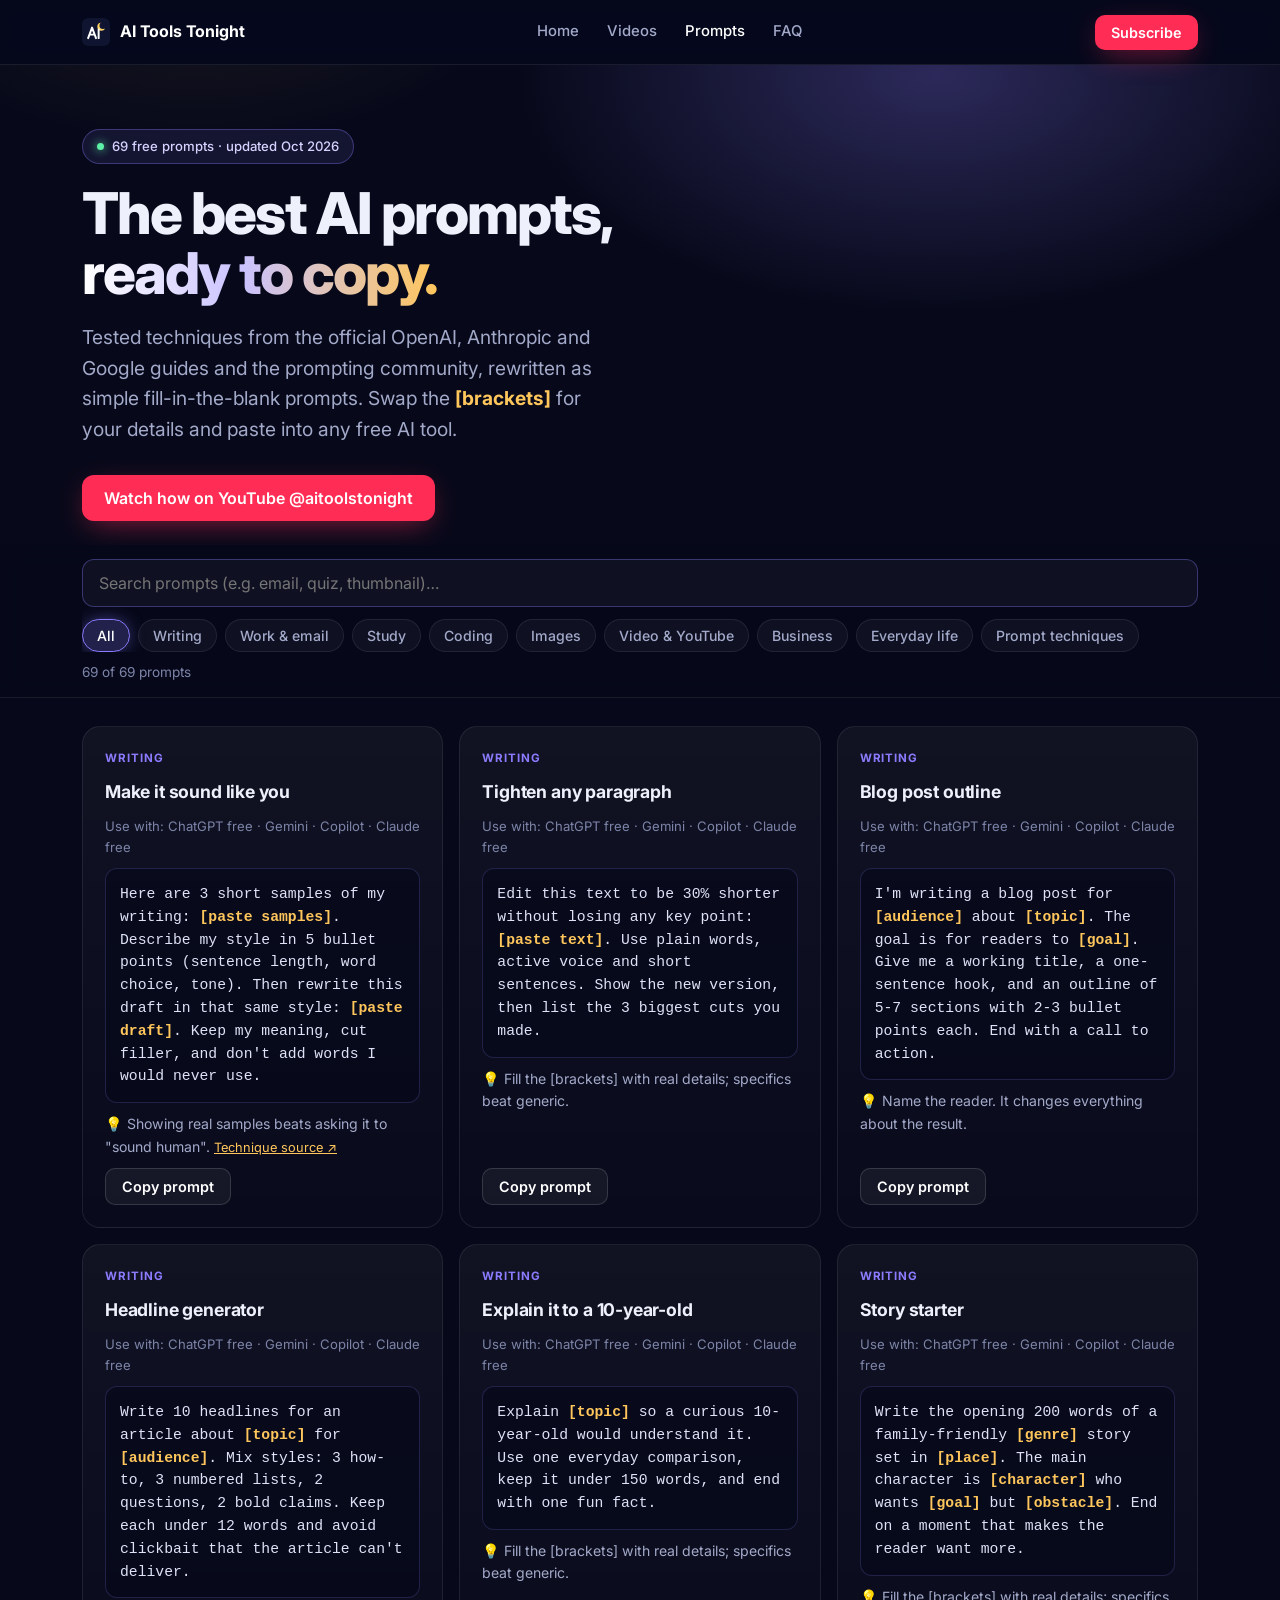
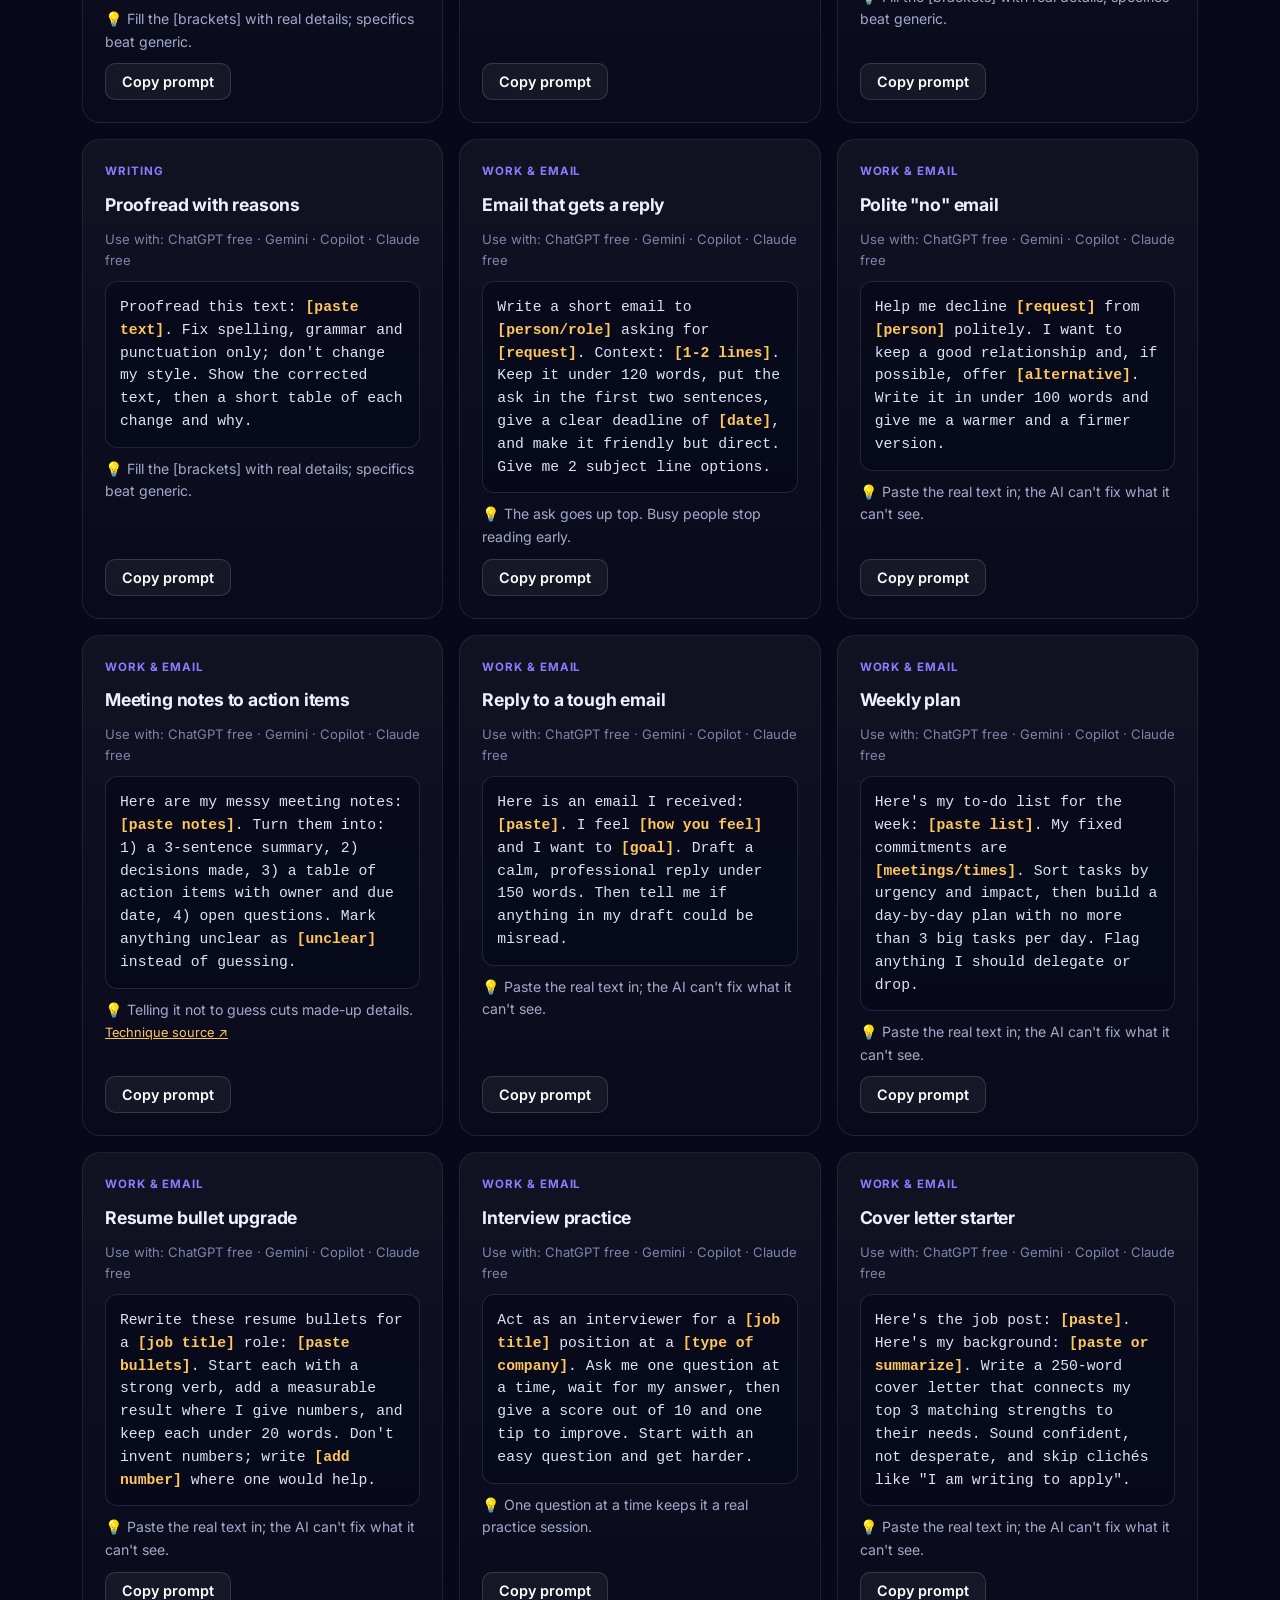
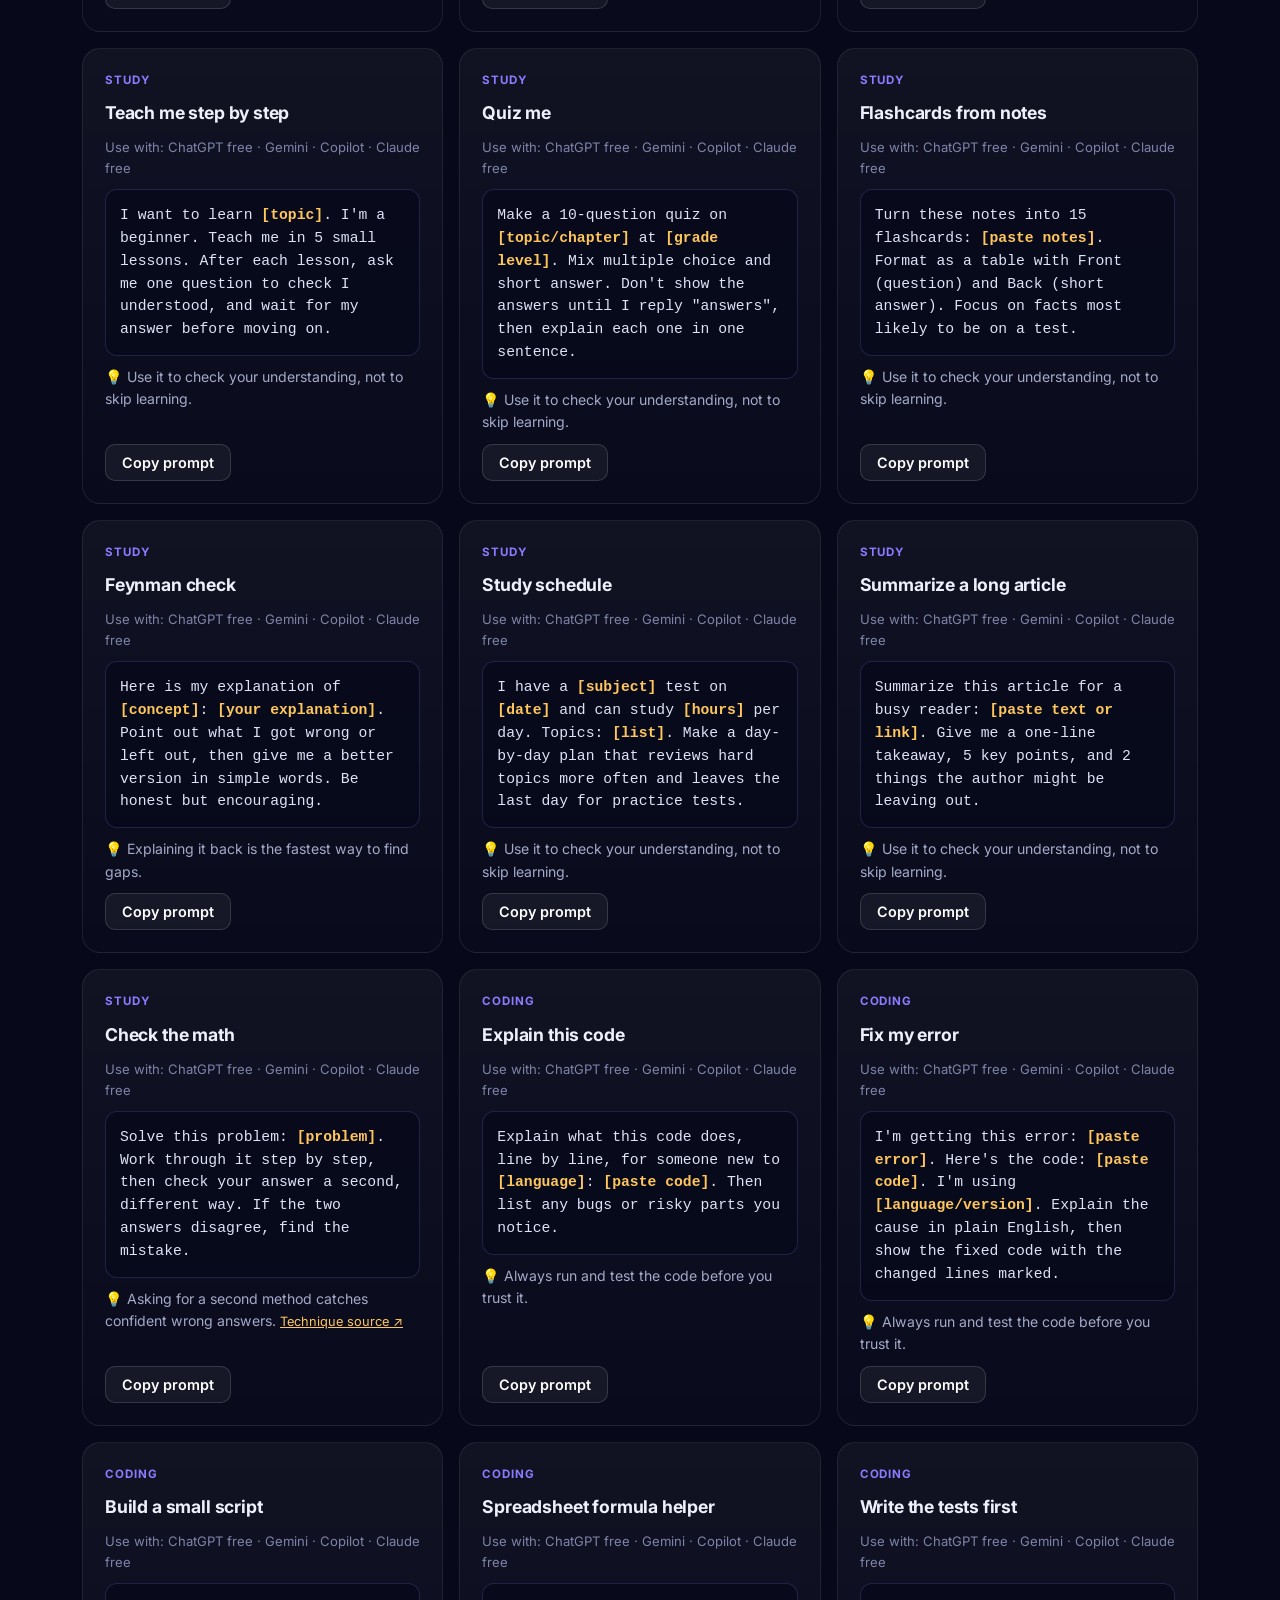
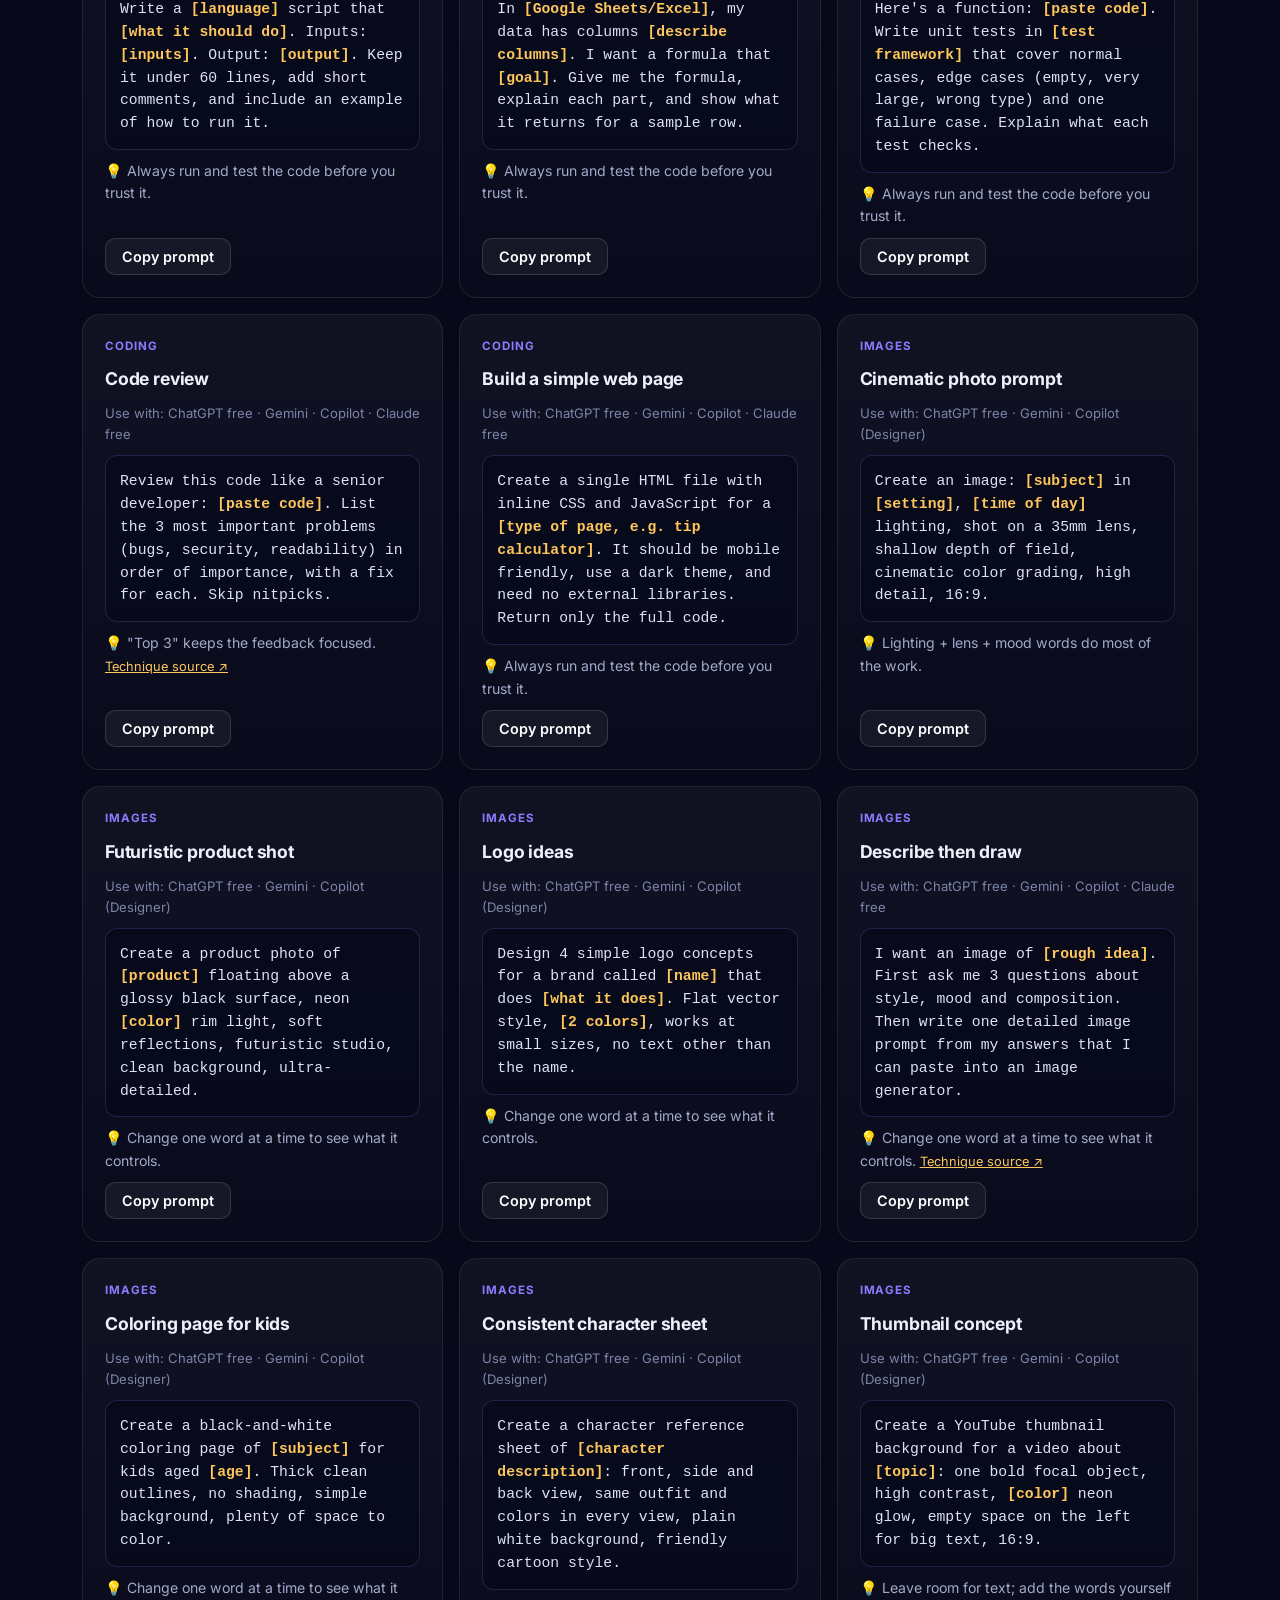
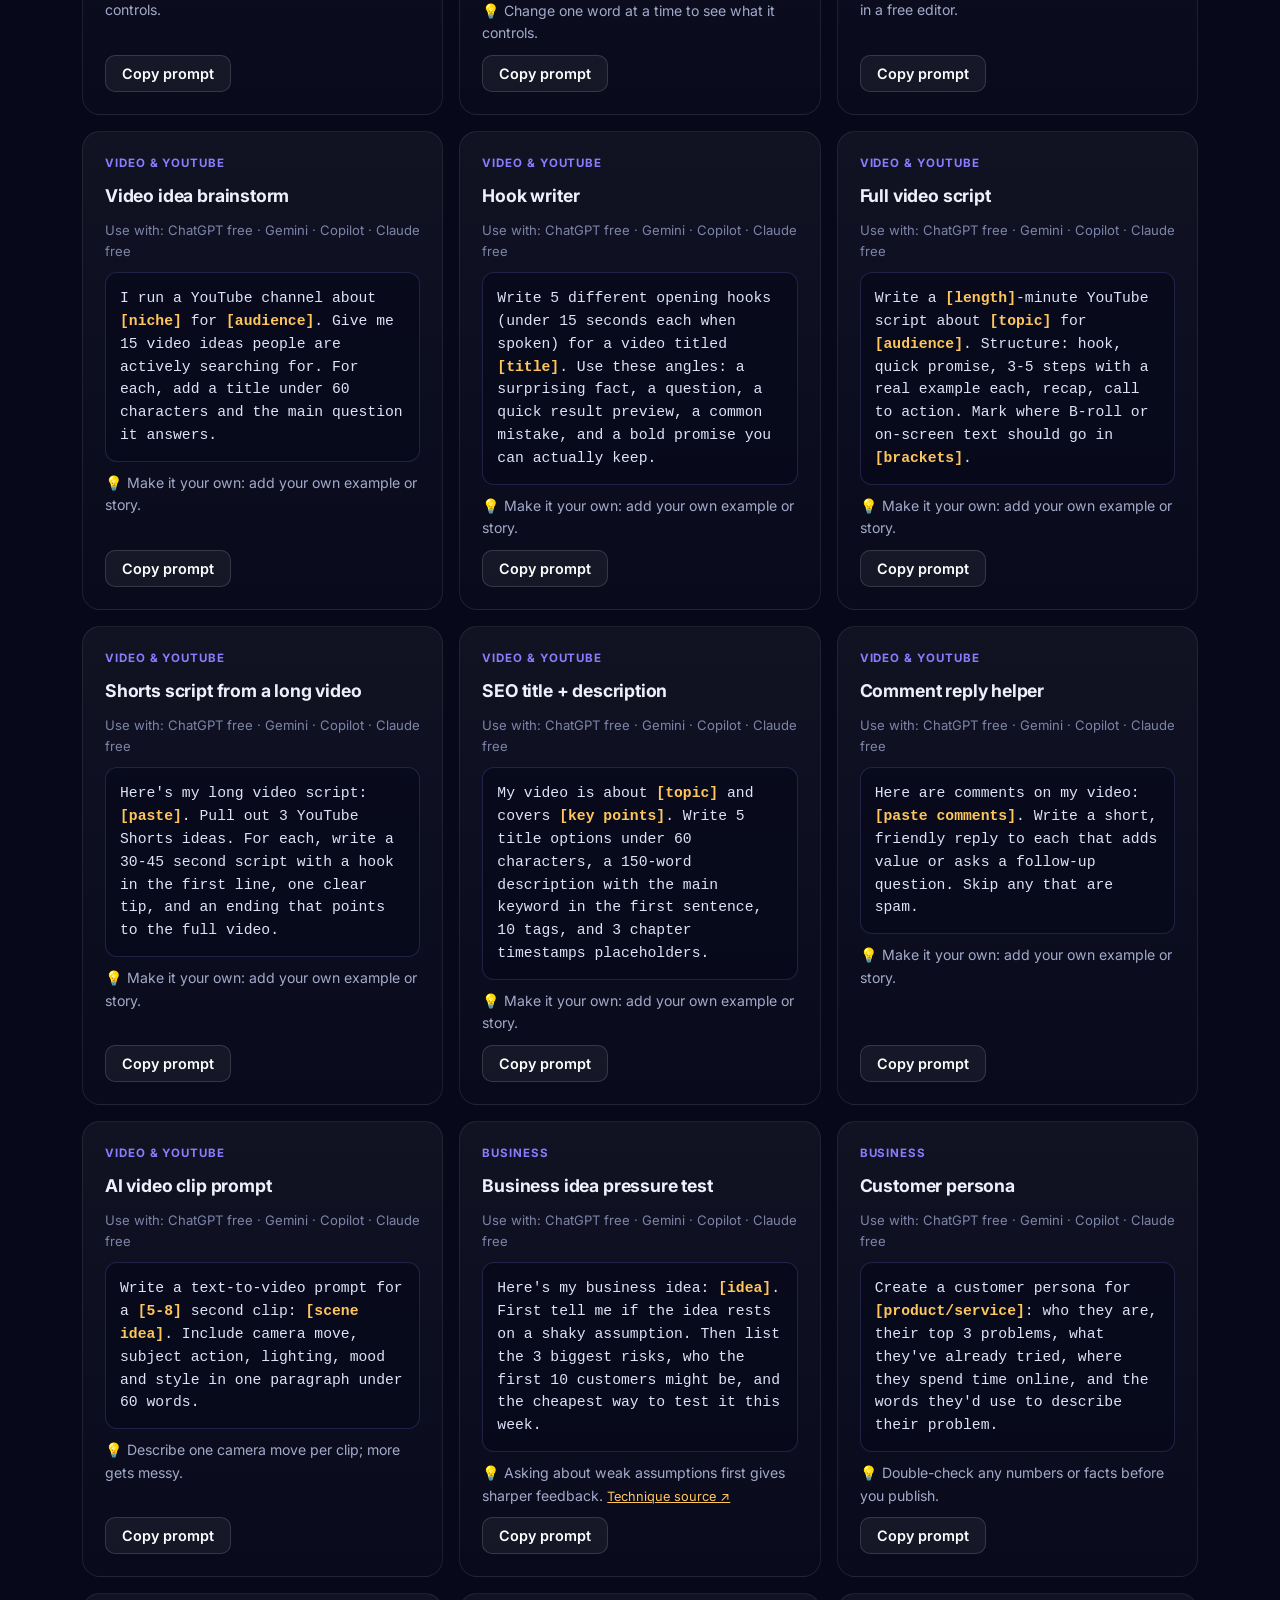
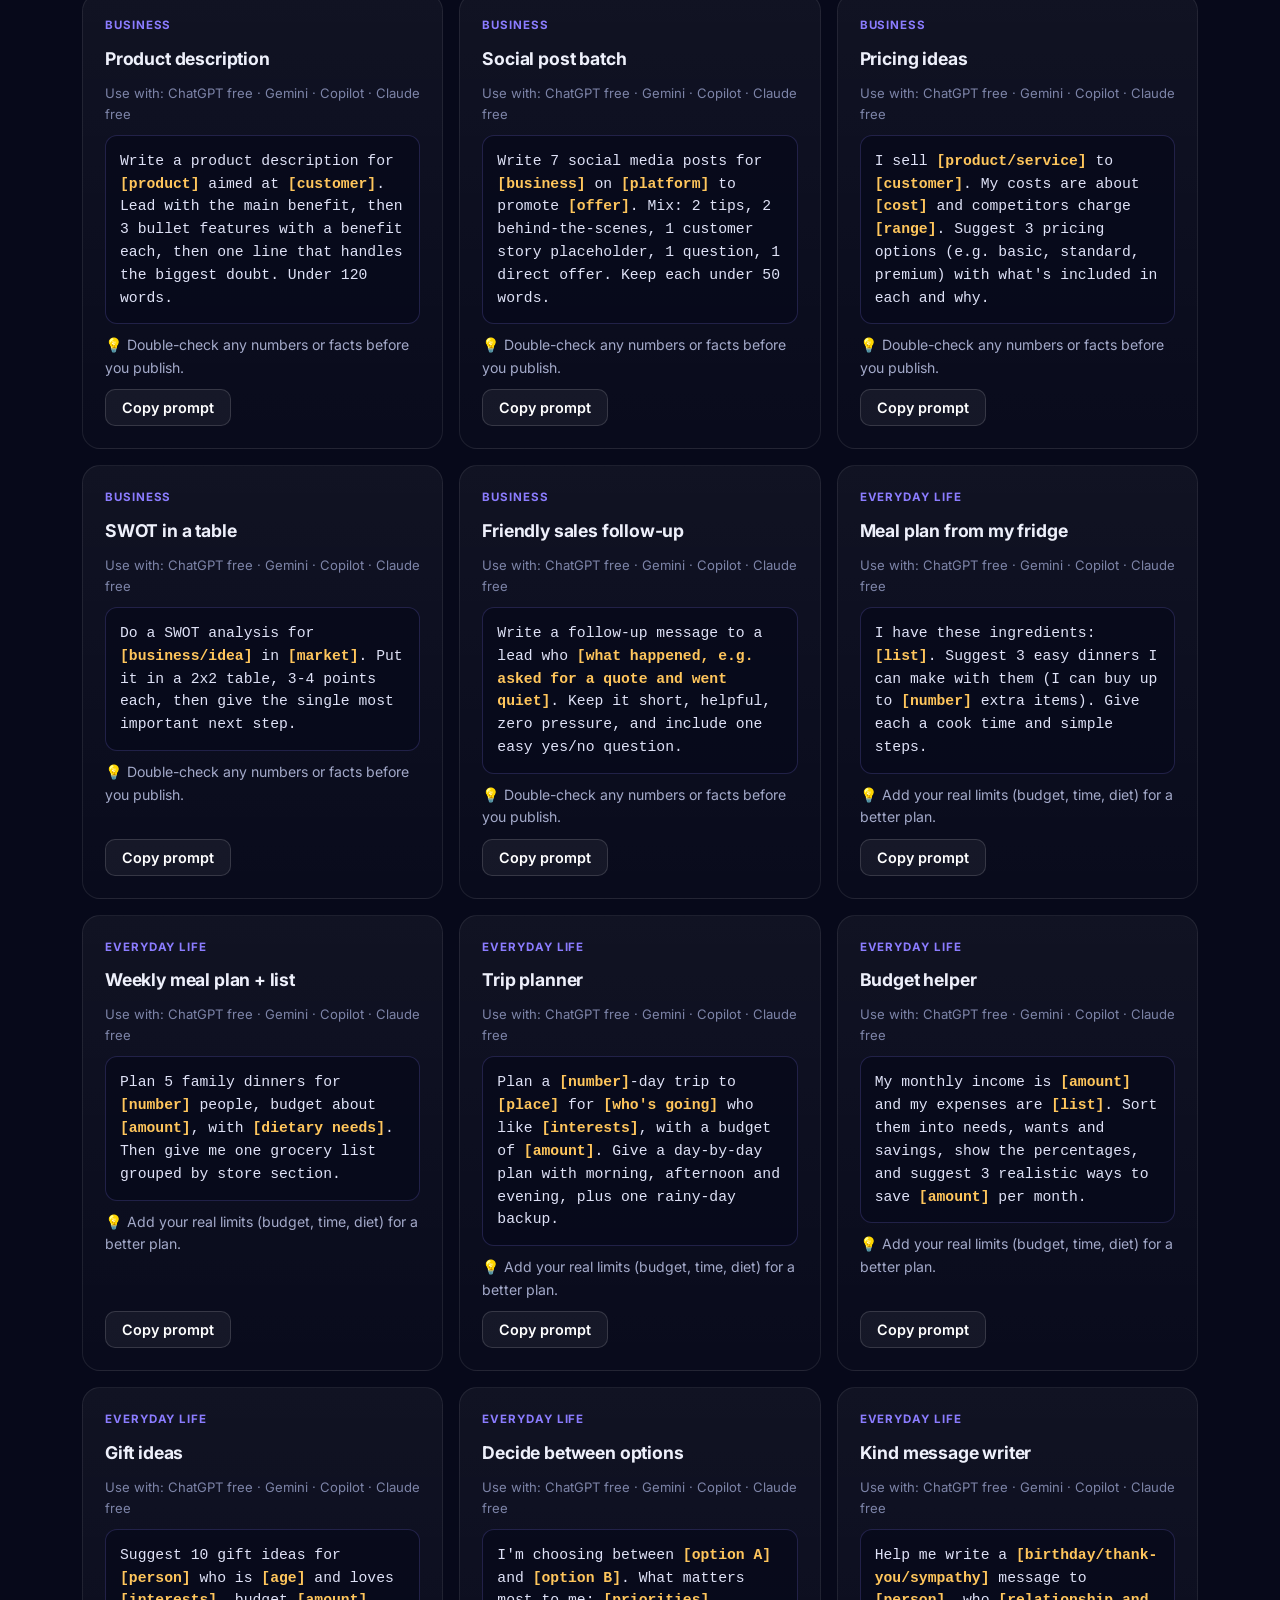
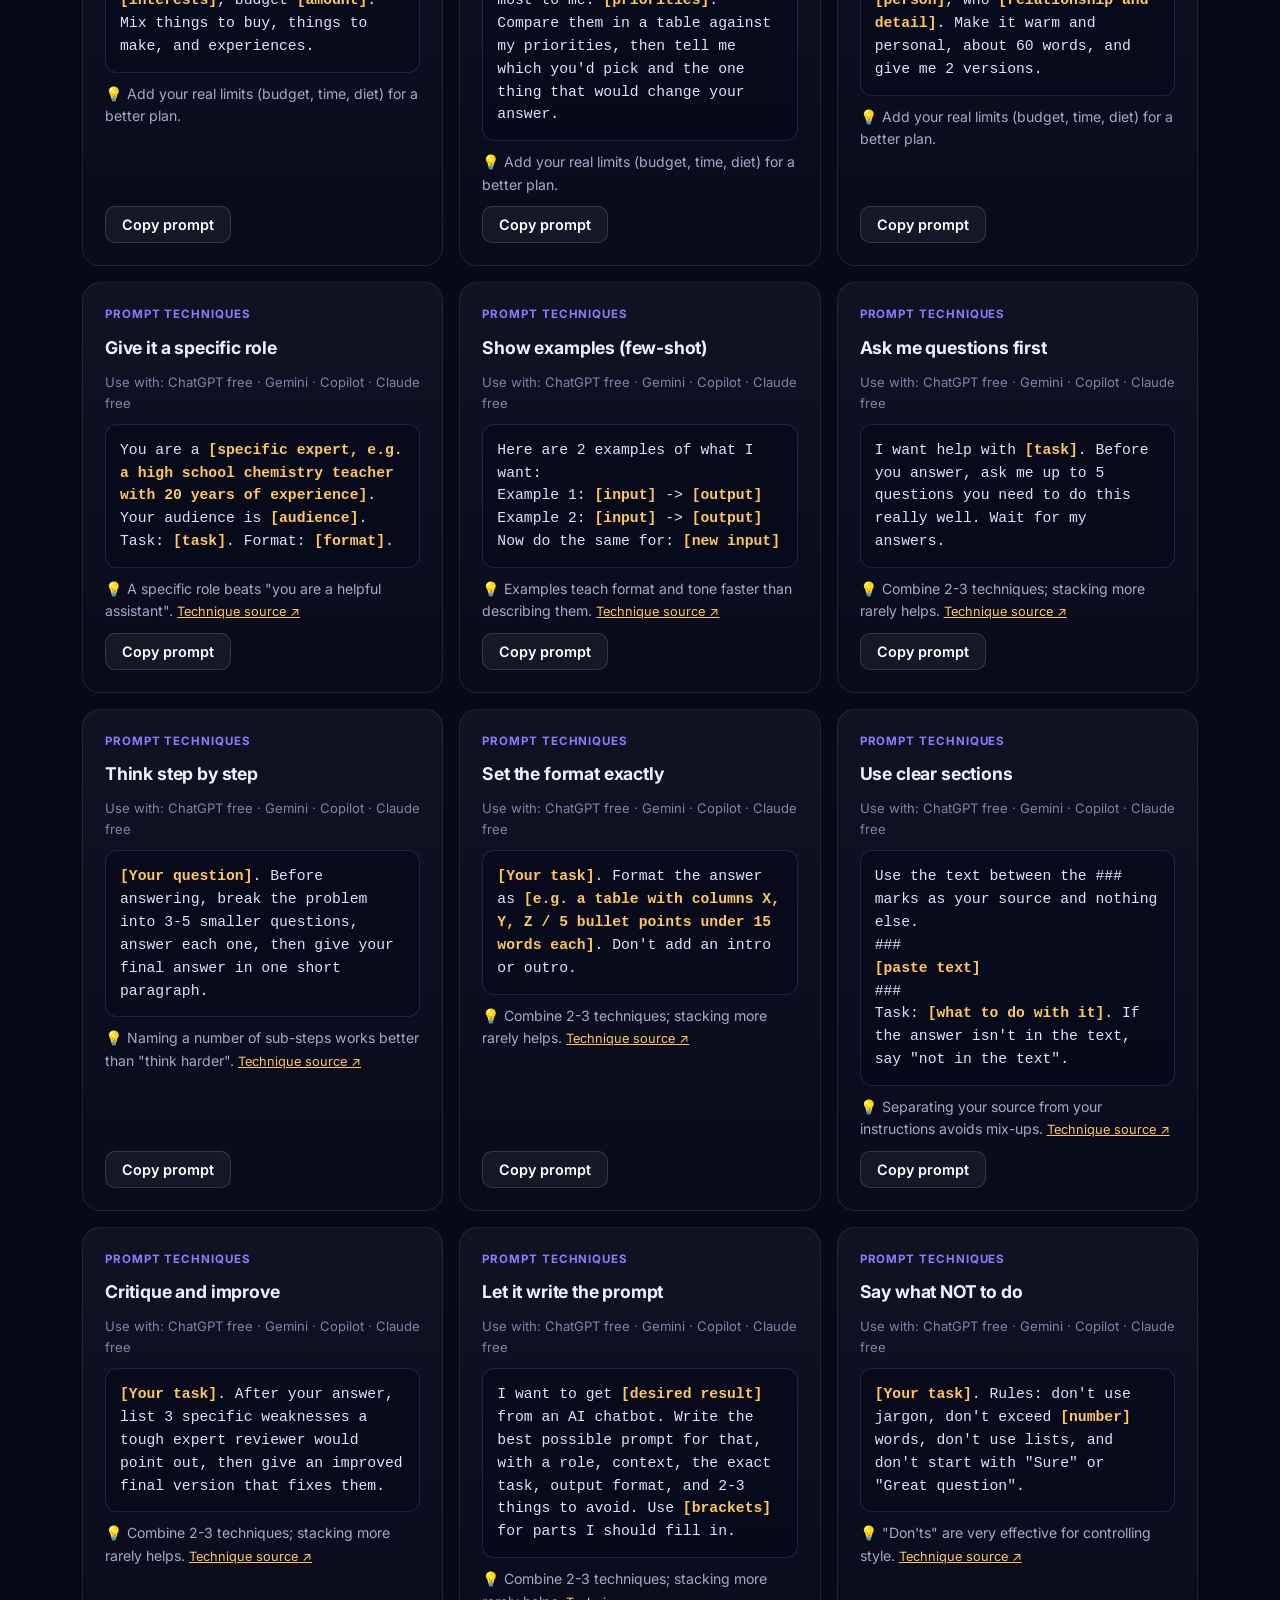
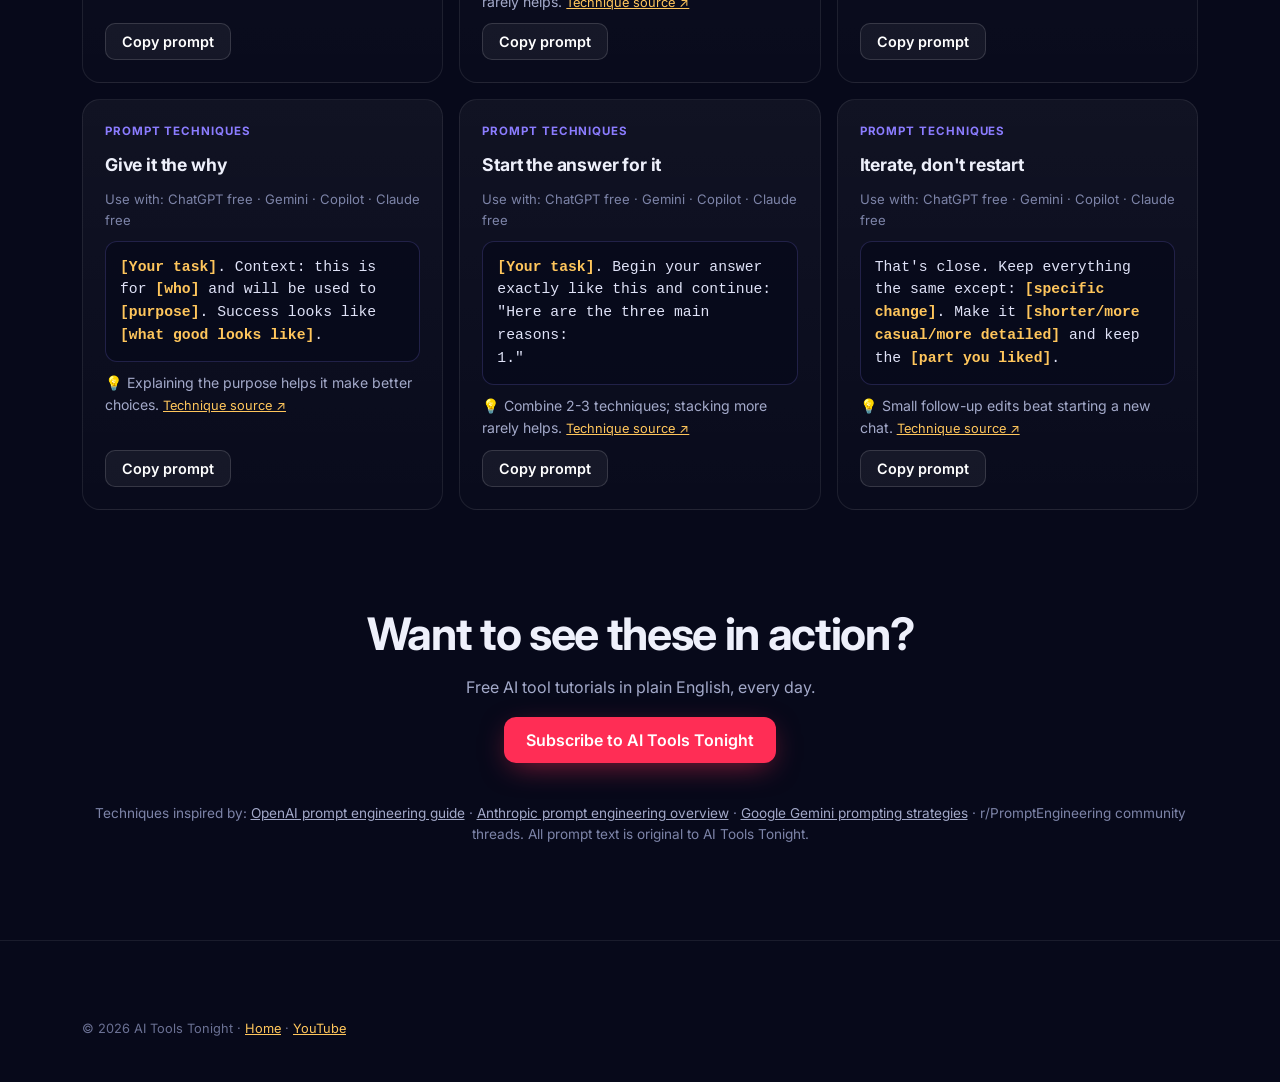
==== prompts/index.html @ bbd74c38 "Rename prompts-tmp.html to prompts/index.html" ====
<!doctype html><html lang="en"><head><meta charset="utf-8"><meta name="viewport" content="width=device-width,initial-scale=1">
<title>Best AI Prompts (Free Library) | AI Tools Tonight</title>
<meta name="description" content="69 free, copy-and-paste AI prompts for ChatGPT, Gemini, Copilot and Claude: writing, work, study, coding, images, YouTube, business and everyday life.">
<meta name="theme-color" content="#07091a"><link rel="canonical" href="https://aitoolstonight.com/prompts/"><link rel="icon" href="../assets/logo.svg">
<meta property="og:title" content="Best AI Prompts | AI Tools Tonight"><meta property="og:description" content="69 free copy-and-paste prompts for free AI tools."><meta property="og:image" content="https://aitoolstonight.com/assets/hero.jpg">
<link rel="preconnect" href="https://fonts.googleapis.com"><link rel="preconnect" href="https://fonts.gstatic.com" crossorigin>
<link href="https://fonts.googleapis.com/css2?family=Inter:wght@400;500;600;700;800&display=swap" rel="stylesheet">
<link rel="stylesheet" href="../assets/style.css">
<style>
.ph{padding:64px 0 24px;position:relative;overflow:hidden}.ph h1{font-size:clamp(2.2rem,5vw,3.6rem)}
.tools{position:sticky;top:64px;z-index:20;background:rgba(7,9,26,.85);backdrop-filter:blur(12px);-webkit-backdrop-filter:blur(12px);border-bottom:1px solid var(--line);padding:14px 0}
#q{width:100%;font:1rem Inter,sans-serif;padding:13px 16px;border-radius:12px;border:1px solid rgba(139,124,255,.35);background:rgba(255,255,255,.04);color:#fff}#q:focus{outline:none;box-shadow:0 0 0 3px rgba(139,124,255,.3)}
.chips{display:flex;gap:8px;overflow-x:auto;padding-top:12px;scrollbar-width:none}.chips::-webkit-scrollbar{display:none}
.chip{flex:none;font:500 .88rem Inter,sans-serif;padding:7px 14px;border-radius:99px;border:1px solid var(--line);background:rgba(255,255,255,.04);color:var(--mu);cursor:pointer}.chip.on{color:#fff;border-color:var(--ac);background:rgba(139,124,255,.22);box-shadow:0 0 18px -4px rgba(139,124,255,.7)}
.grid{display:grid;grid-template-columns:repeat(auto-fill,minmax(320px,1fr));gap:16px;padding:28px 0 60px}
.pc{display:flex;flex-direction:column;gap:10px;padding:22px;border-radius:18px;background:linear-gradient(180deg,rgba(255,255,255,.045),rgba(255,255,255,.01));border:1px solid var(--line);transition:border-color .3s}.pc:hover{border-color:rgba(139,124,255,.45)}
.pc .cat{font-size:.72rem;font-weight:700;letter-spacing:.08em;text-transform:uppercase;color:var(--ac)}.pc h3{margin:0}.use{font-size:.82rem;color:#7d84a8;margin:0}
.pc pre{white-space:pre-wrap;word-wrap:break-word;margin:0;font:.92rem/1.55 ui-monospace,SFMono-Regular,Menlo,monospace;color:#dfe2f7;background:rgba(7,9,26,.7);border:1px solid rgba(139,124,255,.2);border-radius:12px;padding:14px}
.pc pre b{color:var(--am);font-weight:600}.tip{font-size:.88rem;color:var(--mu);margin:0}.tip a{font-size:.8rem}
.cp{align-self:flex-start;margin-top:auto}.cp.done{background:#5ef0a6;color:#06231d}
.count{color:#7d84a8;font-size:.85rem;margin:10px 0 0}.empty{color:var(--mu);text-align:center;padding:40px 0}
.cta{text-align:center;padding:40px 22px 80px}.srcs{color:#7d84a8;font-size:.85rem}.srcs a{color:var(--mu)}
</style></head><body>
<a class="skip" href="#list">Skip to prompts</a>
<header class="nav"><div class="wrap navin">
<a class="brand" href="/"><img src="../assets/logo.svg" alt="" width="28" height="28">AI Tools Tonight</a>
<nav id="menu" aria-label="Main"><a href="/">Home</a><a href="/#videos">Videos</a><a href="/prompts/" aria-current="page" style="color:#fff">Prompts</a><a href="/#faq">FAQ</a></nav>
<div class="navr"><a class="btn red sm" href="https://www.youtube.com/@aitoolstonight?sub_confirmation=1" target="_blank" rel="noopener">Subscribe</a>
<button class="burger" aria-label="Open menu" aria-expanded="false" aria-controls="menu"><span></span><span></span></button></div></div></header>
<main>
<section class="ph"><div class="glow"></div><div class="wrap" style="position:relative">
<span class="pill"><i></i>69 free prompts · updated Oct 2026</span>
<h1>The best AI prompts,<br><span class="grad">ready to copy.</span></h1>
<p class="lead">Tested techniques from the official OpenAI, Anthropic and Google guides and the prompting community, rewritten as simple fill-in-the-blank prompts. Swap the <b style="color:var(--am)">[brackets]</b> for your details and paste into any free AI tool.</p>
<a class="btn red" href="https://www.youtube.com/@aitoolstonight?sub_confirmation=1" target="_blank" rel="noopener">Watch how on YouTube @aitoolstonight</a>
</div></section>
<div class="tools"><div class="wrap"><input id="q" type="search" placeholder="Search prompts (e.g. email, quiz, thumbnail)…" aria-label="Search prompts">
<div class="chips" id="chips" role="tablist"></div><p class="count" id="count" aria-live="polite"></p></div></div>
<div class="wrap"><div class="grid" id="list"></div><p class="empty" id="empty" hidden>No prompts match. Try another word.</p></div>
<section class="cta wrap"><h2 style="margin-bottom:14px">Want to see these in action?</h2><p class="muted">Free AI tool tutorials in plain English, every day.</p>
<a class="btn red" href="https://www.youtube.com/@aitoolstonight?sub_confirmation=1" target="_blank" rel="noopener">Subscribe to AI Tools Tonight</a>
<p class="srcs" style="margin-top:40px">Techniques inspired by: <a href="https://platform.openai.com/docs/guides/prompt-engineering" rel="noopener">OpenAI prompt engineering guide</a> · <a href="https://docs.anthropic.com/en/docs/build-with-claude/prompt-engineering/overview" rel="noopener">Anthropic prompt engineering overview</a> · <a href="https://ai.google.dev/gemini-api/docs/prompting-strategies" rel="noopener">Google Gemini prompting strategies</a> · r/PromptEngineering community threads. All prompt text is original to AI Tools Tonight.</p></section>
</main>
<footer><div class="wrap"><p class="legal">© 2026 AI Tools Tonight · <a href="/">Home</a> · <a href="https://www.youtube.com/@aitoolstonight" target="_blank" rel="noopener">YouTube</a></p></div></footer>
<script>
const P=[{"c": "writing", "t": "Make it sound like you", "u": "ChatGPT free \u00b7 Gemini \u00b7 Copilot \u00b7 Claude free", "p": "Here are 3 short samples of my writing: [paste samples]. Describe my style in 5 bullet points (sentence length, word choice, tone). Then rewrite this draft in that same style: [paste draft]. Keep my meaning, cut filler, and don't add words I would never use.", "tip": "Showing real samples beats asking it to \"sound human\".", "src": "https://ai.google.dev/gemini-api/docs/prompting-strategies"}, {"c": "writing", "t": "Tighten any paragraph", "u": "ChatGPT free \u00b7 Gemini \u00b7 Copilot \u00b7 Claude free", "p": "Edit this text to be 30% shorter without losing any key point: [paste text]. Use plain words, active voice and short sentences. Show the new version, then list the 3 biggest cuts you made.", "tip": "Fill the [brackets] with real details; specifics beat generic.", "src": null}, {"c": "writing", "t": "Blog post outline", "u": "ChatGPT free \u00b7 Gemini \u00b7 Copilot \u00b7 Claude free", "p": "I'm writing a blog post for [audience] about [topic]. The goal is for readers to [goal]. Give me a working title, a one-sentence hook, and an outline of 5-7 sections with 2-3 bullet points each. End with a call to action.", "tip": "Name the reader. It changes everything about the result.", "src": null}, {"c": "writing", "t": "Headline generator", "u": "ChatGPT free \u00b7 Gemini \u00b7 Copilot \u00b7 Claude free", "p": "Write 10 headlines for an article about [topic] for [audience]. Mix styles: 3 how-to, 3 numbered lists, 2 questions, 2 bold claims. Keep each under 12 words and avoid clickbait that the article can't deliver.", "tip": "Fill the [brackets] with real details; specifics beat generic.", "src": null}, {"c": "writing", "t": "Explain it to a 10-year-old", "u": "ChatGPT free \u00b7 Gemini \u00b7 Copilot \u00b7 Claude free", "p": "Explain [topic] so a curious 10-year-old would understand it. Use one everyday comparison, keep it under 150 words, and end with one fun fact.", "tip": "Fill the [brackets] with real details; specifics beat generic.", "src": null}, {"c": "writing", "t": "Story starter", "u": "ChatGPT free \u00b7 Gemini \u00b7 Copilot \u00b7 Claude free", "p": "Write the opening 200 words of a family-friendly [genre] story set in [place]. The main character is [character] who wants [goal] but [obstacle]. End on a moment that makes the reader want more.", "tip": "Fill the [brackets] with real details; specifics beat generic.", "src": null}, {"c": "writing", "t": "Proofread with reasons", "u": "ChatGPT free \u00b7 Gemini \u00b7 Copilot \u00b7 Claude free", "p": "Proofread this text: [paste text]. Fix spelling, grammar and punctuation only; don't change my style. Show the corrected text, then a short table of each change and why.", "tip": "Fill the [brackets] with real details; specifics beat generic.", "src": null}, {"c": "work", "t": "Email that gets a reply", "u": "ChatGPT free \u00b7 Gemini \u00b7 Copilot \u00b7 Claude free", "p": "Write a short email to [person/role] asking for [request]. Context: [1-2 lines]. Keep it under 120 words, put the ask in the first two sentences, give a clear deadline of [date], and make it friendly but direct. Give me 2 subject line options.", "tip": "The ask goes up top. Busy people stop reading early.", "src": null}, {"c": "work", "t": "Polite \"no\" email", "u": "ChatGPT free \u00b7 Gemini \u00b7 Copilot \u00b7 Claude free", "p": "Help me decline [request] from [person] politely. I want to keep a good relationship and, if possible, offer [alternative]. Write it in under 100 words and give me a warmer and a firmer version.", "tip": "Paste the real text in; the AI can't fix what it can't see.", "src": null}, {"c": "work", "t": "Meeting notes to action items", "u": "ChatGPT free \u00b7 Gemini \u00b7 Copilot \u00b7 Claude free", "p": "Here are my messy meeting notes: [paste notes]. Turn them into: 1) a 3-sentence summary, 2) decisions made, 3) a table of action items with owner and due date, 4) open questions. Mark anything unclear as [unclear] instead of guessing.", "tip": "Telling it not to guess cuts made-up details.", "src": "https://docs.anthropic.com/en/docs/build-with-claude/prompt-engineering/overview"}, {"c": "work", "t": "Reply to a tough email", "u": "ChatGPT free \u00b7 Gemini \u00b7 Copilot \u00b7 Claude free", "p": "Here is an email I received: [paste]. I feel [how you feel] and I want to [goal]. Draft a calm, professional reply under 150 words. Then tell me if anything in my draft could be misread.", "tip": "Paste the real text in; the AI can't fix what it can't see.", "src": null}, {"c": "work", "t": "Weekly plan", "u": "ChatGPT free \u00b7 Gemini \u00b7 Copilot \u00b7 Claude free", "p": "Here's my to-do list for the week: [paste list]. My fixed commitments are [meetings/times]. Sort tasks by urgency and impact, then build a day-by-day plan with no more than 3 big tasks per day. Flag anything I should delegate or drop.", "tip": "Paste the real text in; the AI can't fix what it can't see.", "src": null}, {"c": "work", "t": "Resume bullet upgrade", "u": "ChatGPT free \u00b7 Gemini \u00b7 Copilot \u00b7 Claude free", "p": "Rewrite these resume bullets for a [job title] role: [paste bullets]. Start each with a strong verb, add a measurable result where I give numbers, and keep each under 20 words. Don't invent numbers; write [add number] where one would help.", "tip": "Paste the real text in; the AI can't fix what it can't see.", "src": null}, {"c": "work", "t": "Interview practice", "u": "ChatGPT free \u00b7 Gemini \u00b7 Copilot \u00b7 Claude free", "p": "Act as an interviewer for a [job title] position at a [type of company]. Ask me one question at a time, wait for my answer, then give a score out of 10 and one tip to improve. Start with an easy question and get harder.", "tip": "One question at a time keeps it a real practice session.", "src": null}, {"c": "work", "t": "Cover letter starter", "u": "ChatGPT free \u00b7 Gemini \u00b7 Copilot \u00b7 Claude free", "p": "Here's the job post: [paste]. Here's my background: [paste or summarize]. Write a 250-word cover letter that connects my top 3 matching strengths to their needs. Sound confident, not desperate, and skip clich\u00e9s like \"I am writing to apply\".", "tip": "Paste the real text in; the AI can't fix what it can't see.", "src": null}, {"c": "study", "t": "Teach me step by step", "u": "ChatGPT free \u00b7 Gemini \u00b7 Copilot \u00b7 Claude free", "p": "I want to learn [topic]. I'm a beginner. Teach me in 5 small lessons. After each lesson, ask me one question to check I understood, and wait for my answer before moving on.", "tip": "Use it to check your understanding, not to skip learning.", "src": null}, {"c": "study", "t": "Quiz me", "u": "ChatGPT free \u00b7 Gemini \u00b7 Copilot \u00b7 Claude free", "p": "Make a 10-question quiz on [topic/chapter] at [grade level]. Mix multiple choice and short answer. Don't show the answers until I reply \"answers\", then explain each one in one sentence.", "tip": "Use it to check your understanding, not to skip learning.", "src": null}, {"c": "study", "t": "Flashcards from notes", "u": "ChatGPT free \u00b7 Gemini \u00b7 Copilot \u00b7 Claude free", "p": "Turn these notes into 15 flashcards: [paste notes]. Format as a table with Front (question) and Back (short answer). Focus on facts most likely to be on a test.", "tip": "Use it to check your understanding, not to skip learning.", "src": null}, {"c": "study", "t": "Feynman check", "u": "ChatGPT free \u00b7 Gemini \u00b7 Copilot \u00b7 Claude free", "p": "Here is my explanation of [concept]: [your explanation]. Point out what I got wrong or left out, then give me a better version in simple words. Be honest but encouraging.", "tip": "Explaining it back is the fastest way to find gaps.", "src": null}, {"c": "study", "t": "Study schedule", "u": "ChatGPT free \u00b7 Gemini \u00b7 Copilot \u00b7 Claude free", "p": "I have a [subject] test on [date] and can study [hours] per day. Topics: [list]. Make a day-by-day plan that reviews hard topics more often and leaves the last day for practice tests.", "tip": "Use it to check your understanding, not to skip learning.", "src": null}, {"c": "study", "t": "Summarize a long article", "u": "ChatGPT free \u00b7 Gemini \u00b7 Copilot \u00b7 Claude free", "p": "Summarize this article for a busy reader: [paste text or link]. Give me a one-line takeaway, 5 key points, and 2 things the author might be leaving out.", "tip": "Use it to check your understanding, not to skip learning.", "src": null}, {"c": "study", "t": "Check the math", "u": "ChatGPT free \u00b7 Gemini \u00b7 Copilot \u00b7 Claude free", "p": "Solve this problem: [problem]. Work through it step by step, then check your answer a second, different way. If the two answers disagree, find the mistake.", "tip": "Asking for a second method catches confident wrong answers.", "src": "https://www.reddit.com/r/PromptEngineering/comments/1q8wwov/the_ai_prompting_tricks_that_actually_matter_in/"}, {"c": "coding", "t": "Explain this code", "u": "ChatGPT free \u00b7 Gemini \u00b7 Copilot \u00b7 Claude free", "p": "Explain what this code does, line by line, for someone new to [language]: [paste code]. Then list any bugs or risky parts you notice.", "tip": "Always run and test the code before you trust it.", "src": null}, {"c": "coding", "t": "Fix my error", "u": "ChatGPT free \u00b7 Gemini \u00b7 Copilot \u00b7 Claude free", "p": "I'm getting this error: [paste error]. Here's the code: [paste code]. I'm using [language/version]. Explain the cause in plain English, then show the fixed code with the changed lines marked.", "tip": "Always run and test the code before you trust it.", "src": null}, {"c": "coding", "t": "Build a small script", "u": "ChatGPT free \u00b7 Gemini \u00b7 Copilot \u00b7 Claude free", "p": "Write a [language] script that [what it should do]. Inputs: [inputs]. Output: [output]. Keep it under 60 lines, add short comments, and include an example of how to run it.", "tip": "Always run and test the code before you trust it.", "src": null}, {"c": "coding", "t": "Spreadsheet formula helper", "u": "ChatGPT free \u00b7 Gemini \u00b7 Copilot \u00b7 Claude free", "p": "In [Google Sheets/Excel], my data has columns [describe columns]. I want a formula that [goal]. Give me the formula, explain each part, and show what it returns for a sample row.", "tip": "Always run and test the code before you trust it.", "src": null}, {"c": "coding", "t": "Write the tests first", "u": "ChatGPT free \u00b7 Gemini \u00b7 Copilot \u00b7 Claude free", "p": "Here's a function: [paste code]. Write unit tests in [test framework] that cover normal cases, edge cases (empty, very large, wrong type) and one failure case. Explain what each test checks.", "tip": "Always run and test the code before you trust it.", "src": null}, {"c": "coding", "t": "Code review", "u": "ChatGPT free \u00b7 Gemini \u00b7 Copilot \u00b7 Claude free", "p": "Review this code like a senior developer: [paste code]. List the 3 most important problems (bugs, security, readability) in order of importance, with a fix for each. Skip nitpicks.", "tip": "\"Top 3\" keeps the feedback focused.", "src": "https://www.reddit.com/r/PromptEngineering/comments/1sqwfr8/i_ran_ab_tests_on_120_prompt_patterns_across_5000/"}, {"c": "coding", "t": "Build a simple web page", "u": "ChatGPT free \u00b7 Gemini \u00b7 Copilot \u00b7 Claude free", "p": "Create a single HTML file with inline CSS and JavaScript for a [type of page, e.g. tip calculator]. It should be mobile friendly, use a dark theme, and need no external libraries. Return only the full code.", "tip": "Always run and test the code before you trust it.", "src": null}, {"c": "images", "t": "Cinematic photo prompt", "u": "ChatGPT free \u00b7 Gemini \u00b7 Copilot (Designer)", "p": "Create an image: [subject] in [setting], [time of day] lighting, shot on a 35mm lens, shallow depth of field, cinematic color grading, high detail, 16:9.", "tip": "Lighting + lens + mood words do most of the work.", "src": null}, {"c": "images", "t": "Futuristic product shot", "u": "ChatGPT free \u00b7 Gemini \u00b7 Copilot (Designer)", "p": "Create a product photo of [product] floating above a glossy black surface, neon [color] rim light, soft reflections, futuristic studio, clean background, ultra-detailed.", "tip": "Change one word at a time to see what it controls.", "src": null}, {"c": "images", "t": "Logo ideas", "u": "ChatGPT free \u00b7 Gemini \u00b7 Copilot (Designer)", "p": "Design 4 simple logo concepts for a brand called [name] that does [what it does]. Flat vector style, [2 colors], works at small sizes, no text other than the name.", "tip": "Change one word at a time to see what it controls.", "src": null}, {"c": "images", "t": "Describe then draw", "u": "ChatGPT free \u00b7 Gemini \u00b7 Copilot \u00b7 Claude free", "p": "I want an image of [rough idea]. First ask me 3 questions about style, mood and composition. Then write one detailed image prompt from my answers that I can paste into an image generator.", "tip": "Change one word at a time to see what it controls.", "src": "https://www.reddit.com/r/PromptEngineering/comments/1q8wwov/the_ai_prompting_tricks_that_actually_matter_in/"}, {"c": "images", "t": "Coloring page for kids", "u": "ChatGPT free \u00b7 Gemini \u00b7 Copilot (Designer)", "p": "Create a black-and-white coloring page of [subject] for kids aged [age]. Thick clean outlines, no shading, simple background, plenty of space to color.", "tip": "Change one word at a time to see what it controls.", "src": null}, {"c": "images", "t": "Consistent character sheet", "u": "ChatGPT free \u00b7 Gemini \u00b7 Copilot (Designer)", "p": "Create a character reference sheet of [character description]: front, side and back view, same outfit and colors in every view, plain white background, friendly cartoon style.", "tip": "Change one word at a time to see what it controls.", "src": null}, {"c": "images", "t": "Thumbnail concept", "u": "ChatGPT free \u00b7 Gemini \u00b7 Copilot (Designer)", "p": "Create a YouTube thumbnail background for a video about [topic]: one bold focal object, high contrast, [color] neon glow, empty space on the left for big text, 16:9.", "tip": "Leave room for text; add the words yourself in a free editor.", "src": null}, {"c": "video", "t": "Video idea brainstorm", "u": "ChatGPT free \u00b7 Gemini \u00b7 Copilot \u00b7 Claude free", "p": "I run a YouTube channel about [niche] for [audience]. Give me 15 video ideas people are actively searching for. For each, add a title under 60 characters and the main question it answers.", "tip": "Make it your own: add your own example or story.", "src": null}, {"c": "video", "t": "Hook writer", "u": "ChatGPT free \u00b7 Gemini \u00b7 Copilot \u00b7 Claude free", "p": "Write 5 different opening hooks (under 15 seconds each when spoken) for a video titled [title]. Use these angles: a surprising fact, a question, a quick result preview, a common mistake, and a bold promise you can actually keep.", "tip": "Make it your own: add your own example or story.", "src": null}, {"c": "video", "t": "Full video script", "u": "ChatGPT free \u00b7 Gemini \u00b7 Copilot \u00b7 Claude free", "p": "Write a [length]-minute YouTube script about [topic] for [audience]. Structure: hook, quick promise, 3-5 steps with a real example each, recap, call to action. Mark where B-roll or on-screen text should go in [brackets].", "tip": "Make it your own: add your own example or story.", "src": null}, {"c": "video", "t": "Shorts script from a long video", "u": "ChatGPT free \u00b7 Gemini \u00b7 Copilot \u00b7 Claude free", "p": "Here's my long video script: [paste]. Pull out 3 YouTube Shorts ideas. For each, write a 30-45 second script with a hook in the first line, one clear tip, and an ending that points to the full video.", "tip": "Make it your own: add your own example or story.", "src": null}, {"c": "video", "t": "SEO title + description", "u": "ChatGPT free \u00b7 Gemini \u00b7 Copilot \u00b7 Claude free", "p": "My video is about [topic] and covers [key points]. Write 5 title options under 60 characters, a 150-word description with the main keyword in the first sentence, 10 tags, and 3 chapter timestamps placeholders.", "tip": "Make it your own: add your own example or story.", "src": null}, {"c": "video", "t": "Comment reply helper", "u": "ChatGPT free \u00b7 Gemini \u00b7 Copilot \u00b7 Claude free", "p": "Here are comments on my video: [paste comments]. Write a short, friendly reply to each that adds value or asks a follow-up question. Skip any that are spam.", "tip": "Make it your own: add your own example or story.", "src": null}, {"c": "video", "t": "AI video clip prompt", "u": "ChatGPT free \u00b7 Gemini \u00b7 Copilot \u00b7 Claude free", "p": "Write a text-to-video prompt for a [5-8] second clip: [scene idea]. Include camera move, subject action, lighting, mood and style in one paragraph under 60 words.", "tip": "Describe one camera move per clip; more gets messy.", "src": null}, {"c": "business", "t": "Business idea pressure test", "u": "ChatGPT free \u00b7 Gemini \u00b7 Copilot \u00b7 Claude free", "p": "Here's my business idea: [idea]. First tell me if the idea rests on a shaky assumption. Then list the 3 biggest risks, who the first 10 customers might be, and the cheapest way to test it this week.", "tip": "Asking about weak assumptions first gives sharper feedback.", "src": "https://www.reddit.com/r/PromptEngineering/comments/1sqwfr8/i_ran_ab_tests_on_120_prompt_patterns_across_5000/"}, {"c": "business", "t": "Customer persona", "u": "ChatGPT free \u00b7 Gemini \u00b7 Copilot \u00b7 Claude free", "p": "Create a customer persona for [product/service]: who they are, their top 3 problems, what they've already tried, where they spend time online, and the words they'd use to describe their problem.", "tip": "Double-check any numbers or facts before you publish.", "src": null}, {"c": "business", "t": "Product description", "u": "ChatGPT free \u00b7 Gemini \u00b7 Copilot \u00b7 Claude free", "p": "Write a product description for [product] aimed at [customer]. Lead with the main benefit, then 3 bullet features with a benefit each, then one line that handles the biggest doubt. Under 120 words.", "tip": "Double-check any numbers or facts before you publish.", "src": null}, {"c": "business", "t": "Social post batch", "u": "ChatGPT free \u00b7 Gemini \u00b7 Copilot \u00b7 Claude free", "p": "Write 7 social media posts for [business] on [platform] to promote [offer]. Mix: 2 tips, 2 behind-the-scenes, 1 customer story placeholder, 1 question, 1 direct offer. Keep each under 50 words.", "tip": "Double-check any numbers or facts before you publish.", "src": null}, {"c": "business", "t": "Pricing ideas", "u": "ChatGPT free \u00b7 Gemini \u00b7 Copilot \u00b7 Claude free", "p": "I sell [product/service] to [customer]. My costs are about [cost] and competitors charge [range]. Suggest 3 pricing options (e.g. basic, standard, premium) with what's included in each and why.", "tip": "Double-check any numbers or facts before you publish.", "src": null}, {"c": "business", "t": "SWOT in a table", "u": "ChatGPT free \u00b7 Gemini \u00b7 Copilot \u00b7 Claude free", "p": "Do a SWOT analysis for [business/idea] in [market]. Put it in a 2x2 table, 3-4 points each, then give the single most important next step.", "tip": "Double-check any numbers or facts before you publish.", "src": null}, {"c": "business", "t": "Friendly sales follow-up", "u": "ChatGPT free \u00b7 Gemini \u00b7 Copilot \u00b7 Claude free", "p": "Write a follow-up message to a lead who [what happened, e.g. asked for a quote and went quiet]. Keep it short, helpful, zero pressure, and include one easy yes/no question.", "tip": "Double-check any numbers or facts before you publish.", "src": null}, {"c": "life", "t": "Meal plan from my fridge", "u": "ChatGPT free \u00b7 Gemini \u00b7 Copilot \u00b7 Claude free", "p": "I have these ingredients: [list]. Suggest 3 easy dinners I can make with them (I can buy up to [number] extra items). Give each a cook time and simple steps.", "tip": "Add your real limits (budget, time, diet) for a better plan.", "src": null}, {"c": "life", "t": "Weekly meal plan + list", "u": "ChatGPT free \u00b7 Gemini \u00b7 Copilot \u00b7 Claude free", "p": "Plan 5 family dinners for [number] people, budget about [amount], with [dietary needs]. Then give me one grocery list grouped by store section.", "tip": "Add your real limits (budget, time, diet) for a better plan.", "src": null}, {"c": "life", "t": "Trip planner", "u": "ChatGPT free \u00b7 Gemini \u00b7 Copilot \u00b7 Claude free", "p": "Plan a [number]-day trip to [place] for [who's going] who like [interests], with a budget of [amount]. Give a day-by-day plan with morning, afternoon and evening, plus one rainy-day backup.", "tip": "Add your real limits (budget, time, diet) for a better plan.", "src": null}, {"c": "life", "t": "Budget helper", "u": "ChatGPT free \u00b7 Gemini \u00b7 Copilot \u00b7 Claude free", "p": "My monthly income is [amount] and my expenses are [list]. Sort them into needs, wants and savings, show the percentages, and suggest 3 realistic ways to save [amount] per month.", "tip": "Add your real limits (budget, time, diet) for a better plan.", "src": null}, {"c": "life", "t": "Gift ideas", "u": "ChatGPT free \u00b7 Gemini \u00b7 Copilot \u00b7 Claude free", "p": "Suggest 10 gift ideas for [person] who is [age] and loves [interests], budget [amount]. Mix things to buy, things to make, and experiences.", "tip": "Add your real limits (budget, time, diet) for a better plan.", "src": null}, {"c": "life", "t": "Decide between options", "u": "ChatGPT free \u00b7 Gemini \u00b7 Copilot \u00b7 Claude free", "p": "I'm choosing between [option A] and [option B]. What matters most to me: [priorities]. Compare them in a table against my priorities, then tell me which you'd pick and the one thing that would change your answer.", "tip": "Add your real limits (budget, time, diet) for a better plan.", "src": null}, {"c": "life", "t": "Kind message writer", "u": "ChatGPT free \u00b7 Gemini \u00b7 Copilot \u00b7 Claude free", "p": "Help me write a [birthday/thank-you/sympathy] message to [person], who [relationship and detail]. Make it warm and personal, about 60 words, and give me 2 versions.", "tip": "Add your real limits (budget, time, diet) for a better plan.", "src": null}, {"c": "techniques", "t": "Give it a specific role", "u": "ChatGPT free \u00b7 Gemini \u00b7 Copilot \u00b7 Claude free", "p": "You are a [specific expert, e.g. a high school chemistry teacher with 20 years of experience]. Your audience is [audience]. Task: [task]. Format: [format].", "tip": "A specific role beats \"you are a helpful assistant\".", "src": "https://docs.anthropic.com/en/docs/build-with-claude/prompt-engineering/overview"}, {"c": "techniques", "t": "Show examples (few-shot)", "u": "ChatGPT free \u00b7 Gemini \u00b7 Copilot \u00b7 Claude free", "p": "Here are 2 examples of what I want:\nExample 1: [input] -> [output]\nExample 2: [input] -> [output]\nNow do the same for: [new input]", "tip": "Examples teach format and tone faster than describing them.", "src": "https://ai.google.dev/gemini-api/docs/prompting-strategies"}, {"c": "techniques", "t": "Ask me questions first", "u": "ChatGPT free \u00b7 Gemini \u00b7 Copilot \u00b7 Claude free", "p": "I want help with [task]. Before you answer, ask me up to 5 questions you need to do this really well. Wait for my answers.", "tip": "Combine 2-3 techniques; stacking more rarely helps.", "src": "https://www.reddit.com/r/PromptEngineering/comments/1q8wwov/the_ai_prompting_tricks_that_actually_matter_in/"}, {"c": "techniques", "t": "Think step by step", "u": "ChatGPT free \u00b7 Gemini \u00b7 Copilot \u00b7 Claude free", "p": "[Your question]. Before answering, break the problem into 3-5 smaller questions, answer each one, then give your final answer in one short paragraph.", "tip": "Naming a number of sub-steps works better than \"think harder\".", "src": "https://www.reddit.com/r/PromptEngineering/comments/1sqwfr8/i_ran_ab_tests_on_120_prompt_patterns_across_5000/"}, {"c": "techniques", "t": "Set the format exactly", "u": "ChatGPT free \u00b7 Gemini \u00b7 Copilot \u00b7 Claude free", "p": "[Your task]. Format the answer as [e.g. a table with columns X, Y, Z / 5 bullet points under 15 words each]. Don't add an intro or outro.", "tip": "Combine 2-3 techniques; stacking more rarely helps.", "src": "https://www.reddit.com/r/PromptEngineering/comments/1tcv42c/i_tested_200_claude_prompts_here_are_the_6/"}, {"c": "techniques", "t": "Use clear sections", "u": "ChatGPT free \u00b7 Gemini \u00b7 Copilot \u00b7 Claude free", "p": "Use the text between the ### marks as your source and nothing else.\n###\n[paste text]\n###\nTask: [what to do with it]. If the answer isn't in the text, say \"not in the text\".", "tip": "Separating your source from your instructions avoids mix-ups.", "src": "https://platform.openai.com/docs/guides/prompt-engineering"}, {"c": "techniques", "t": "Critique and improve", "u": "ChatGPT free \u00b7 Gemini \u00b7 Copilot \u00b7 Claude free", "p": "[Your task]. After your answer, list 3 specific weaknesses a tough expert reviewer would point out, then give an improved final version that fixes them.", "tip": "Combine 2-3 techniques; stacking more rarely helps.", "src": "https://www.reddit.com/r/PromptEngineering/comments/1sqwfr8/i_ran_ab_tests_on_120_prompt_patterns_across_5000/"}, {"c": "techniques", "t": "Let it write the prompt", "u": "ChatGPT free \u00b7 Gemini \u00b7 Copilot \u00b7 Claude free", "p": "I want to get [desired result] from an AI chatbot. Write the best possible prompt for that, with a role, context, the exact task, output format, and 2-3 things to avoid. Use [brackets] for parts I should fill in.", "tip": "Combine 2-3 techniques; stacking more rarely helps.", "src": "https://www.reddit.com/r/PromptEngineering/comments/1tcv42c/i_tested_200_claude_prompts_here_are_the_6/"}, {"c": "techniques", "t": "Say what NOT to do", "u": "ChatGPT free \u00b7 Gemini \u00b7 Copilot \u00b7 Claude free", "p": "[Your task]. Rules: don't use jargon, don't exceed [number] words, don't use lists, and don't start with \"Sure\" or \"Great question\".", "tip": "\"Don'ts\" are very effective for controlling style.", "src": "https://www.reddit.com/r/PromptEngineering/comments/1sqwfr8/i_ran_ab_tests_on_120_prompt_patterns_across_5000/"}, {"c": "techniques", "t": "Give it the why", "u": "ChatGPT free \u00b7 Gemini \u00b7 Copilot \u00b7 Claude free", "p": "[Your task]. Context: this is for [who] and will be used to [purpose]. Success looks like [what good looks like].", "tip": "Explaining the purpose helps it make better choices.", "src": "https://docs.anthropic.com/en/docs/build-with-claude/prompt-engineering/overview"}, {"c": "techniques", "t": "Start the answer for it", "u": "ChatGPT free \u00b7 Gemini \u00b7 Copilot \u00b7 Claude free", "p": "[Your task]. Begin your answer exactly like this and continue:\n\"Here are the three main reasons:\n1.\"", "tip": "Combine 2-3 techniques; stacking more rarely helps.", "src": "https://www.reddit.com/r/PromptEngineering/comments/1q8wwov/the_ai_prompting_tricks_that_actually_matter_in/"}, {"c": "techniques", "t": "Iterate, don't restart", "u": "ChatGPT free \u00b7 Gemini \u00b7 Copilot \u00b7 Claude free", "p": "That's close. Keep everything the same except: [specific change]. Make it [shorter/more casual/more detailed] and keep the [part you liked].", "tip": "Small follow-up edits beat starting a new chat.", "src": "https://ai.google.dev/gemini-api/docs/prompting-strategies"}];
const N={all:"All",writing:"Writing",work:"Work & email",study:"Study",coding:"Coding",images:"Images",video:"Video & YouTube",business:"Business",life:"Everyday life",techniques:"Prompt techniques"};
let cat="all",q="";const L=document.getElementById("list"),C=document.getElementById("chips");
const esc=s=>s.replace(/[&<>"]/g,m=>({"&":"&amp;","<":"&lt;",">":"&gt;",'"':"&quot;"}[m]));
Object.keys(N).forEach(k=>{const b=document.createElement("button");b.className="chip"+(k=="all"?" on":"");b.textContent=N[k];b.onclick=()=>{cat=k;[...C.children].forEach(x=>x.classList.toggle("on",x==b));draw()};C.appendChild(b)});
function draw(){const f=P.filter(x=>(cat=="all"||x.c==cat)&&(!q||(x.t+" "+x.p+" "+x.tip+" "+N[x.c]).toLowerCase().includes(q)));
L.innerHTML=f.map(x=>`<article class="pc"><span class="cat">${N[x.c]}</span><h3>${esc(x.t)}</h3><p class="use">Use with: ${esc(x.u)}</p><pre>${esc(x.p).replace(/\[([^\]]+)\]/g,"<b>[$1]</b>")}</pre><p class="tip">💡 ${esc(x.tip)}${x.src?` <a href="${x.src}" target="_blank" rel="noopener">Technique source ↗</a>`:""}</p><button class="btn ghost sm cp" data-i="${P.indexOf(x)}">Copy prompt</button></article>`).join("");
document.getElementById("count").textContent=f.length+" of "+P.length+" prompts";document.getElementById("empty").hidden=f.length>0}
document.getElementById("q").oninput=e=>{q=e.target.value.trim().toLowerCase();draw()};
L.onclick=async e=>{const b=e.target.closest(".cp");if(!b)return;const t=P[b.dataset.i].p;try{await navigator.clipboard.writeText(t)}catch(_){const a=document.createElement("textarea");a.value=t;document.body.appendChild(a);a.select();document.execCommand("copy");a.remove()}b.textContent="Copied ✓";b.classList.add("done");setTimeout(()=>{b.textContent="Copy prompt";b.classList.remove("done")},1600)};
const bg=document.querySelector(".burger"),m=document.getElementById("menu");bg.onclick=()=>{const o=m.classList.toggle("open");bg.setAttribute("aria-expanded",o)};
draw();
</script></body></html>
---- assets/style.css ----
:root{--bg:#07091a;--bg2:#0d1130;--line:rgba(255,255,255,.08);--tx:#eef0fb;--mu:#a3a9c9;--ac:#8b7cff;--am:#ffc65c;--red:#ff2d55}
*{box-sizing:border-box}html{scroll-behavior:smooth}body{margin:0;font-family:Inter,system-ui,sans-serif;background:var(--bg);color:var(--tx);line-height:1.6;-webkit-font-smoothing:antialiased}
a{color:var(--am)}img{max-width:100%;display:block}.wrap{max-width:1160px;margin:0 auto;padding:0 22px}.narrow{max-width:760px}
.skip{position:absolute;left:-999px}.skip:focus{left:12px;top:12px;z-index:99;background:#fff;color:#000;padding:8px 12px;border-radius:8px}
:focus-visible{outline:2px solid var(--am);outline-offset:3px;border-radius:6px}
.nav{position:sticky;top:0;z-index:50;background:rgba(7,9,26,.7);backdrop-filter:saturate(160%) blur(14px);-webkit-backdrop-filter:saturate(160%) blur(14px);border-bottom:1px solid var(--line)}
.navin{display:flex;align-items:center;justify-content:space-between;height:64px;gap:16px}.brand{display:flex;align-items:center;gap:10px;color:#fff;text-decoration:none;font-weight:700;letter-spacing:-.01em}
#menu{display:flex;gap:28px}#menu a{color:var(--mu);text-decoration:none;font-size:.93rem;font-weight:500}#menu a:hover{color:#fff}.navr{display:flex;gap:10px;align-items:center}
.burger{display:none;background:none;border:1px solid var(--line);border-radius:10px;width:42px;height:42px;cursor:pointer;flex-direction:column;justify-content:center;gap:6px;align-items:center}.burger span{width:18px;height:2px;background:#fff;border-radius:2px}
.btn{display:inline-flex;align-items:center;gap:8px;font:600 1rem Inter,sans-serif;padding:13px 22px;border-radius:12px;text-decoration:none;border:0;cursor:pointer;transition:transform .2s,box-shadow .2s,background .2s}
.btn:hover{transform:translateY(-1px)}.btn.sm{padding:9px 16px;font-size:.9rem;border-radius:10px}
.red{background:var(--red);color:#fff;box-shadow:0 8px 30px -8px rgba(255,45,85,.6)}.ghost{color:#fff;background:rgba(255,255,255,.05);border:1px solid rgba(255,255,255,.14)}.ghost:hover{background:rgba(255,255,255,.1)}
.amber{background:var(--am);color:#1a1300;width:100%;justify-content:center}
.hero{position:relative;overflow:hidden;padding:80px 0 60px}.glow{position:absolute;inset:-200px -100px auto;height:700px;background:radial-gradient(600px 340px at 70% 30%,rgba(139,124,255,.28),transparent 70%),radial-gradient(500px 300px at 20% 10%,rgba(255,198,92,.10),transparent 70%);pointer-events:none}
.herogrid{position:relative;display:grid;grid-template-columns:1.05fr 1fr;gap:48px;align-items:center}
.pill{display:inline-flex;align-items:center;gap:8px;font-size:.82rem;font-weight:500;color:#d6d2ff;padding:6px 14px;border:1px solid rgba(139,124,255,.35);background:rgba(139,124,255,.1);border-radius:99px}.pill i{width:7px;height:7px;border-radius:50%;background:#5ef0a6;box-shadow:0 0 10px #5ef0a6}
h1{font-size:clamp(2.5rem,6vw,4.4rem);line-height:1.04;letter-spacing:-.035em;font-weight:800;margin:20px 0 18px}
.grad{background:linear-gradient(90deg,#fff 0%,#c9c2ff 45%,var(--am) 100%);-webkit-background-clip:text;background-clip:text;color:transparent}
.lead{font-size:1.2rem;color:var(--mu);max-width:520px;margin:0 0 30px}.ctas{display:flex;flex-wrap:wrap;gap:12px}.micro{font-size:.85rem;color:#7d84a8;margin-top:18px}
.heroimg{border-radius:22px;overflow:hidden;border:1px solid var(--line);box-shadow:0 30px 80px -20px rgba(110,90,255,.45),0 0 0 1px rgba(255,255,255,.03) inset}
.strip{border-block:1px solid var(--line);background:rgba(255,255,255,.015)}.stripin{display:grid;grid-template-columns:repeat(4,1fr);gap:20px;padding-block:26px}
.stripin div{display:flex;flex-direction:column}.stripin b{font-size:.98rem}.stripin span{font-size:.86rem;color:var(--mu)}
.sec{padding:100px 0}.kicker{color:var(--ac);font-weight:600;font-size:.85rem;letter-spacing:.08em;text-transform:uppercase;margin:0 0 10px}
h2{font-size:clamp(1.9rem,4vw,2.8rem);letter-spacing:-.03em;line-height:1.1;margin:0 0 40px;font-weight:700}h3{letter-spacing:-.01em;margin:0 0 6px;font-size:1.1rem}
.muted{color:var(--mu)}.cards{display:grid;grid-template-columns:repeat(4,1fr);gap:16px}
.fc{padding:26px;border-radius:18px;background:linear-gradient(180deg,rgba(255,255,255,.045),rgba(255,255,255,.01));border:1px solid var(--line);transition:border-color .3s,transform .3s}.fc:hover{border-color:rgba(139,124,255,.4);transform:translateY(-3px)}
.fc p{color:var(--mu);margin:0;font-size:.95rem}.ic{width:42px;height:42px;border-radius:12px;display:grid;place-items:center;background:rgba(139,124,255,.14);border:1px solid rgba(139,124,255,.3);margin-bottom:18px}
.ic svg{width:20px;height:20px;fill:none;stroke:#cfc8ff;stroke-width:2;stroke-linecap:round;stroke-linejoin:round}
.steps{list-style:none;padding:0;margin:0;display:grid;grid-template-columns:repeat(3,1fr);gap:16px;counter-reset:s}
.steps li{position:relative;padding:28px;border-radius:18px;border:1px solid var(--line);background:var(--bg2)}.steps span{font-size:.85rem;font-weight:700;color:var(--am);display:block;margin-bottom:14px}.steps p{color:var(--mu);margin:0 0 14px}.steps a{font-weight:600;text-decoration:none;font-size:.93rem}
.head{display:flex;justify-content:space-between;align-items:flex-end;gap:16px;flex-wrap:wrap;margin-bottom:40px}.head h2{margin:0}.link{text-decoration:none;font-weight:600}
.vids{display:grid;grid-template-columns:repeat(3,1fr);gap:20px}.th{position:relative;aspect-ratio:16/9;border-radius:16px;overflow:hidden;display:flex;align-items:flex-end;padding:18px;border:1px solid var(--line);transition:transform .3s}.vid:hover .th{transform:scale(1.02)}
.th b{font-size:1.7rem;line-height:1;font-weight:800;letter-spacing:-.02em;text-shadow:0 2px 20px rgba(0,0,0,.4)}.th i{position:absolute;right:16px;bottom:16px;width:44px;height:44px;border-radius:50%;background:rgba(255,255,255,.95);color:#111;display:grid;place-items:center;font-style:normal;font-size:.9rem}
.tag{position:absolute;top:14px;left:14px;font-size:.75rem;font-weight:600;background:rgba(0,0,0,.4);backdrop-filter:blur(6px);padding:4px 10px;border-radius:99px}
.t1{background:radial-gradient(circle at 80% 20%,#3ddc97,transparent 55%),linear-gradient(135deg,#0d6b52,#06231d)}.t2{background:radial-gradient(circle at 80% 20%,#a78bfa,transparent 55%),linear-gradient(135deg,#4c3bd1,#140f3a)}.t3{background:radial-gradient(circle at 80% 20%,#ffc65c,transparent 55%),linear-gradient(135deg,#00a9c4,#5a1fc2)}
.vid h3{margin-top:16px}.vid p{color:#7d84a8;margin:0;font-size:.9rem}
.lm{display:grid;grid-template-columns:1.1fr 1fr;gap:48px;padding:52px;border-radius:26px;border:1px solid rgba(139,124,255,.28);background:radial-gradient(500px 260px at 0% 0%,rgba(139,124,255,.22),transparent 70%),var(--bg2)}
.lm h2{margin-bottom:14px}.ticks{list-style:none;padding:0;margin:22px 0 0}.ticks li{padding-left:28px;position:relative;margin:8px 0}.ticks li:before{content:"✓";position:absolute;left:0;color:#5ef0a6;font-weight:700}
.form{display:flex;flex-direction:column;gap:8px;background:rgba(7,9,26,.6);padding:26px;border-radius:18px;border:1px solid var(--line)}.form label{font-size:.85rem;font-weight:500;color:#cfd3ea}
.form input{font:1rem Inter,sans-serif;padding:13px 14px;border-radius:10px;border:1px solid rgba(255,255,255,.14);background:rgba(255,255,255,.04);color:#fff;margin-bottom:8px}.form input:focus{outline:none;border-color:var(--ac);box-shadow:0 0 0 3px rgba(139,124,255,.25)}
.form input[aria-invalid=true]{border-color:var(--red)}.fine{font-size:.8rem;color:#7d84a8;margin:6px 0 0;text-align:center}.ok{color:#5ef0a6;text-align:center;margin:0}
details{border-bottom:1px solid var(--line);padding:6px 0}summary{cursor:pointer;list-style:none;font-weight:600;font-size:1.05rem;padding:16px 0;display:flex;justify-content:space-between}summary::-webkit-details-marker{display:none}
summary:after{content:"+";color:var(--mu);font-size:1.4rem;line-height:1;transition:transform .25s}details[open] summary:after{transform:rotate(45deg)}details p{color:var(--mu);margin:0 0 18px}
.about{display:grid;grid-template-columns:1fr 1.4fr;gap:48px}
footer{border-top:1px solid var(--line);padding:48px 0 30px}.foot{display:flex;justify-content:space-between;gap:30px;flex-wrap:wrap}.foot p{color:var(--mu);margin:8px 0 0;font-size:.92rem}
.foot nav{display:flex;flex-wrap:wrap;gap:22px}.foot nav a{color:var(--mu);text-decoration:none;font-size:.92rem}.foot nav a:hover{color:#fff}.legal{color:#6b7194;font-size:.8rem;margin-top:30px}
.js .rv{opacity:0;transform:translateY(18px);transition:opacity .7s ease,transform .7s cubic-bezier(.2,.7,.2,1)}.js .rv.in{opacity:1;transform:none}
@media (prefers-reduced-motion:reduce){html{scroll-behavior:auto}*{transition:none!important}.js .rv{opacity:1;transform:none}}
@media (max-width:960px){.herogrid,.lm,.about{grid-template-columns:1fr}.cards{grid-template-columns:1fr 1fr}.stripin{grid-template-columns:1fr 1fr}.vids,.steps{grid-template-columns:1fr}}
@media (max-width:760px){.burger{display:flex}#menu{display:none;position:absolute;top:64px;left:0;right:0;flex-direction:column;gap:0;background:rgba(7,9,26,.97);border-bottom:1px solid var(--line);padding:8px 22px 16px}#menu.open{display:flex}#menu a{padding:12px 0;font-size:1rem}
.hero{padding:48px 0 40px}.sec{padding:72px 0}.cards{grid-template-columns:1fr}.lm{padding:28px 20px}.navr .btn.sm{padding:8px 12px}}
.heroimg{align-self:center;aspect-ratio:4/3}.heroimg img{width:100%;height:100%;object-fit:cover}
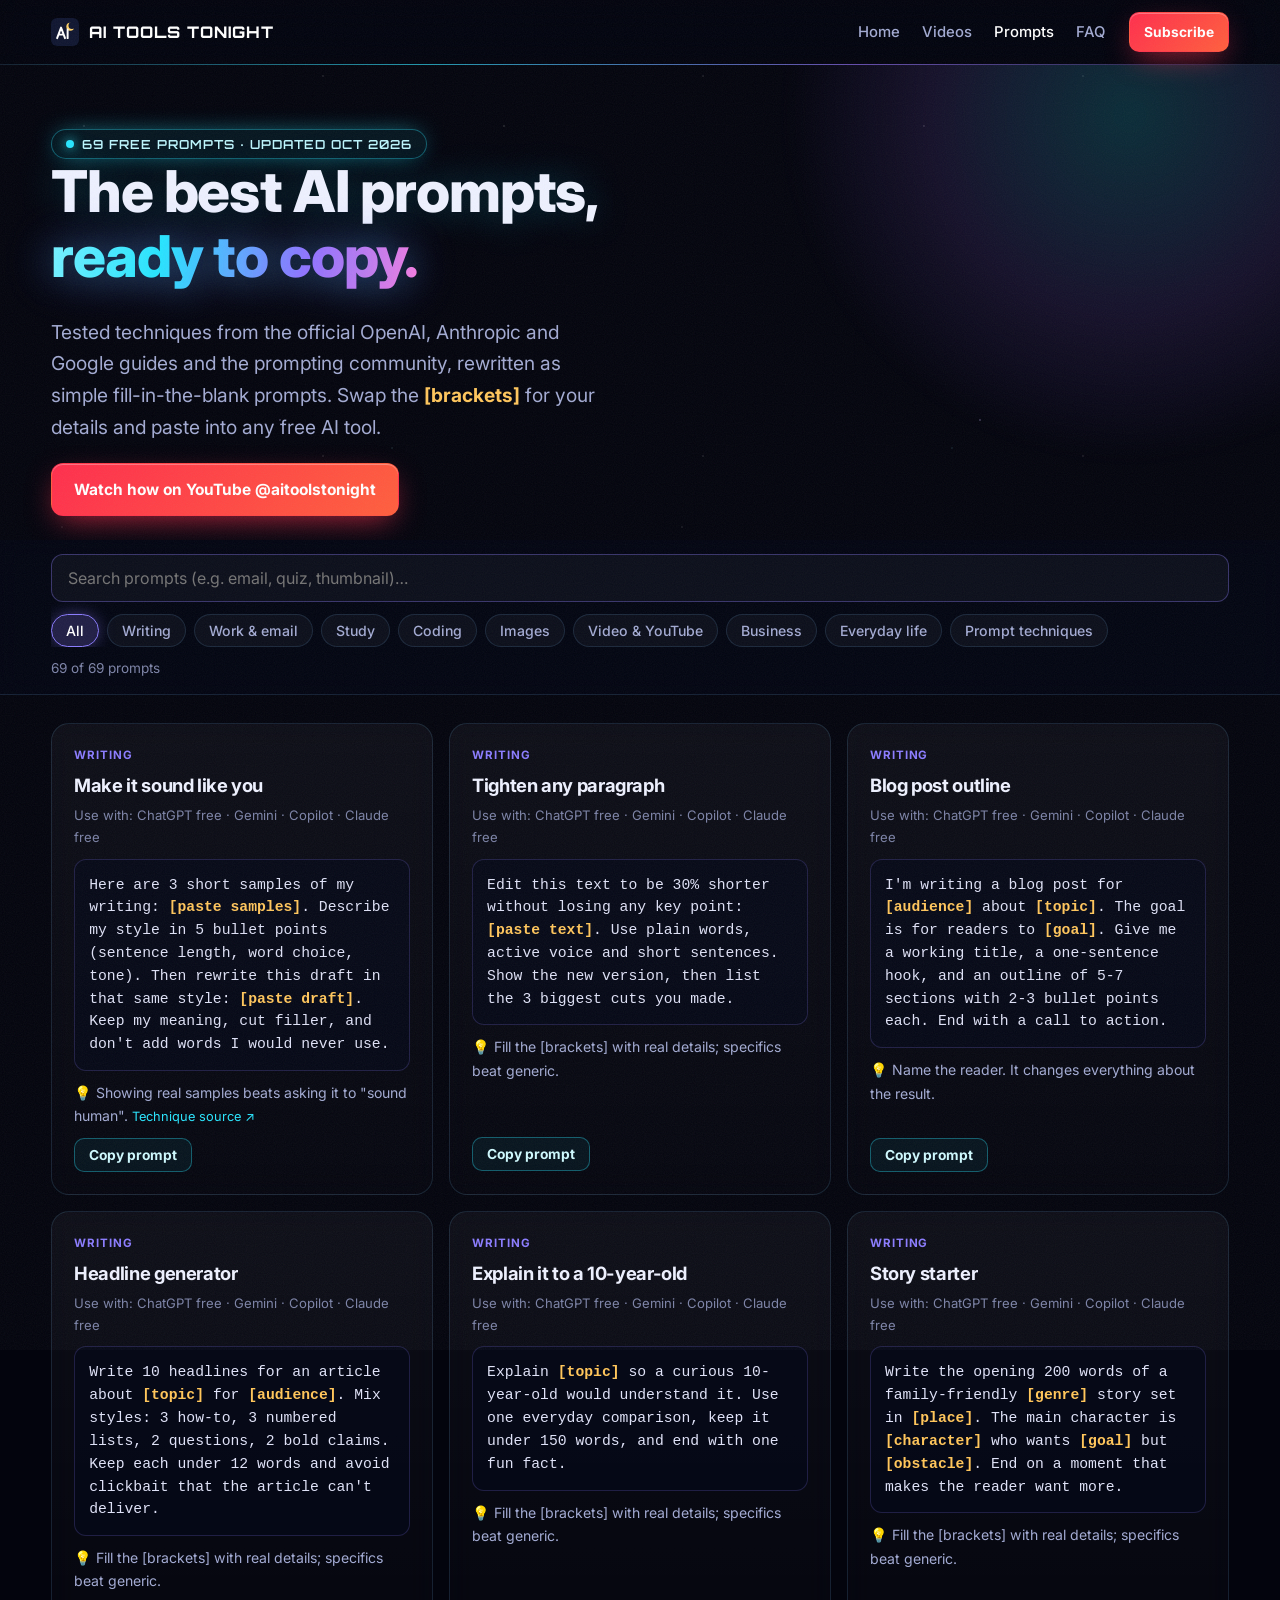
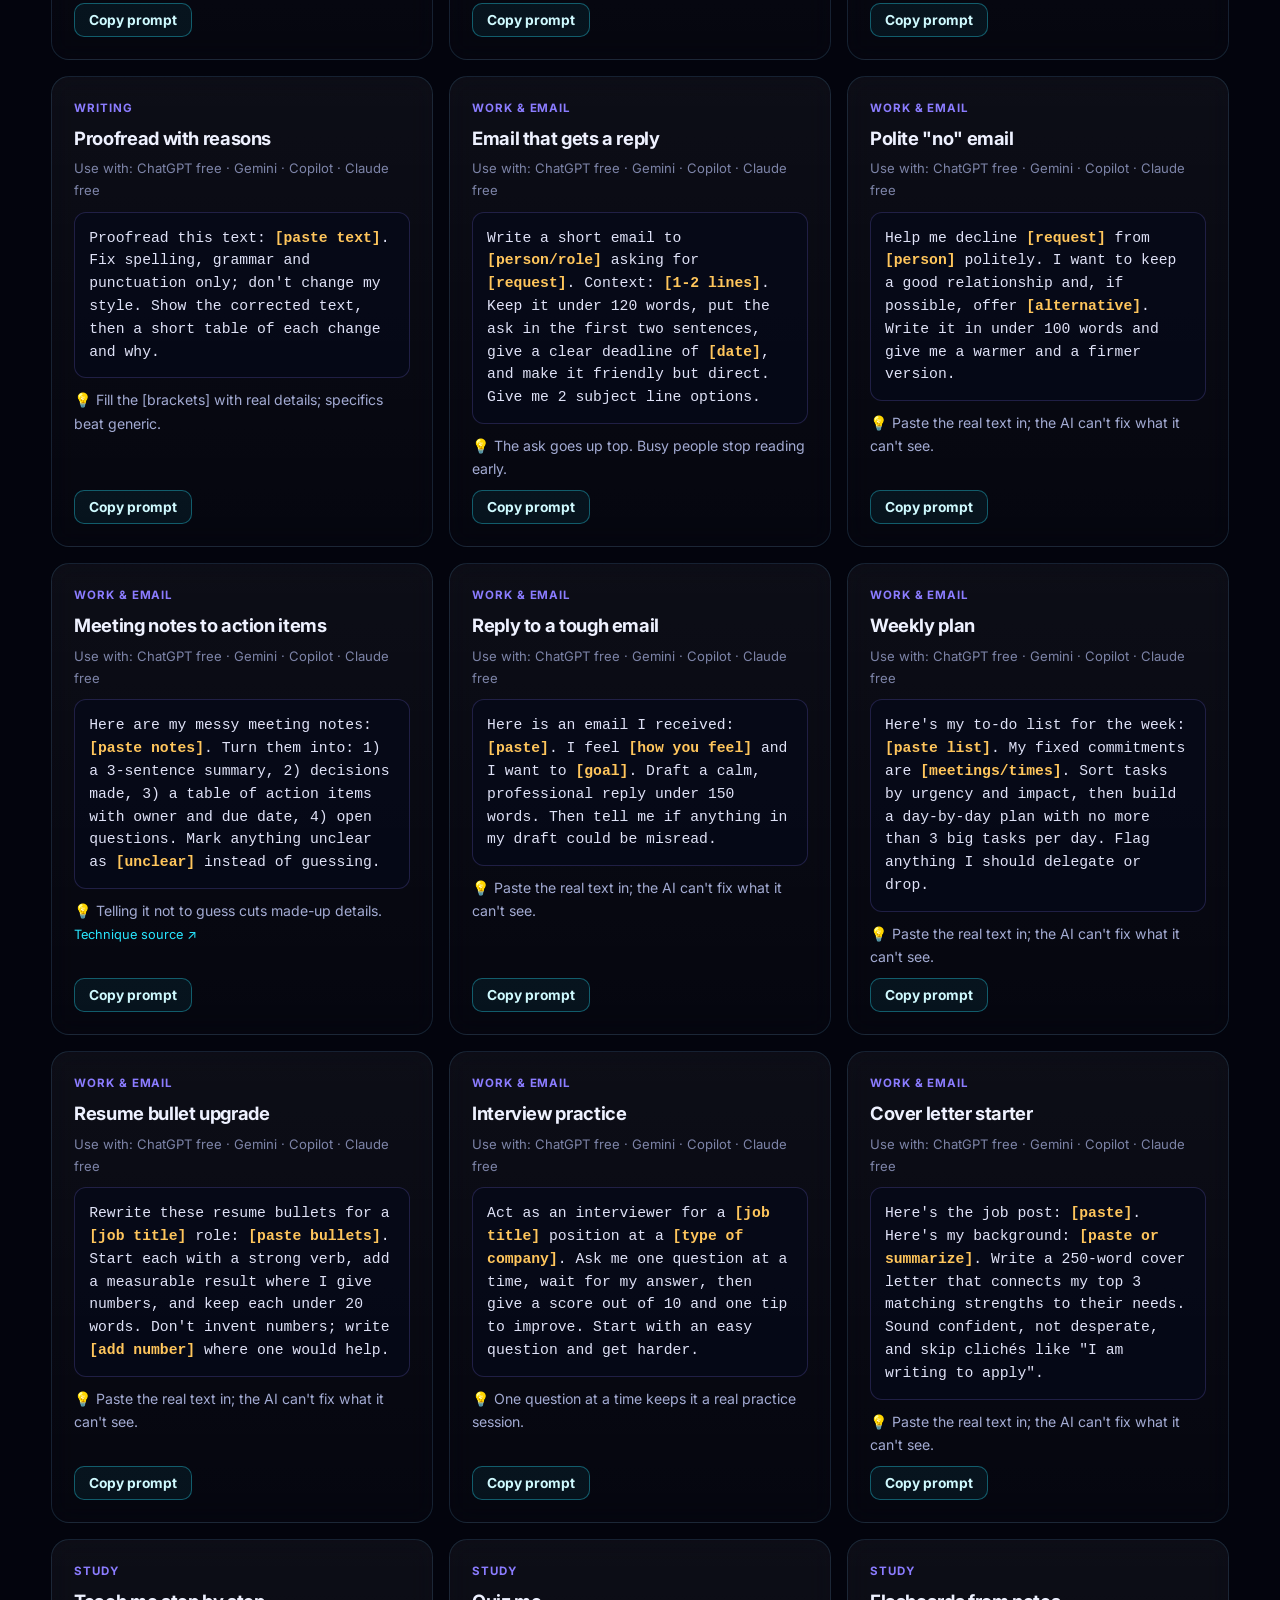
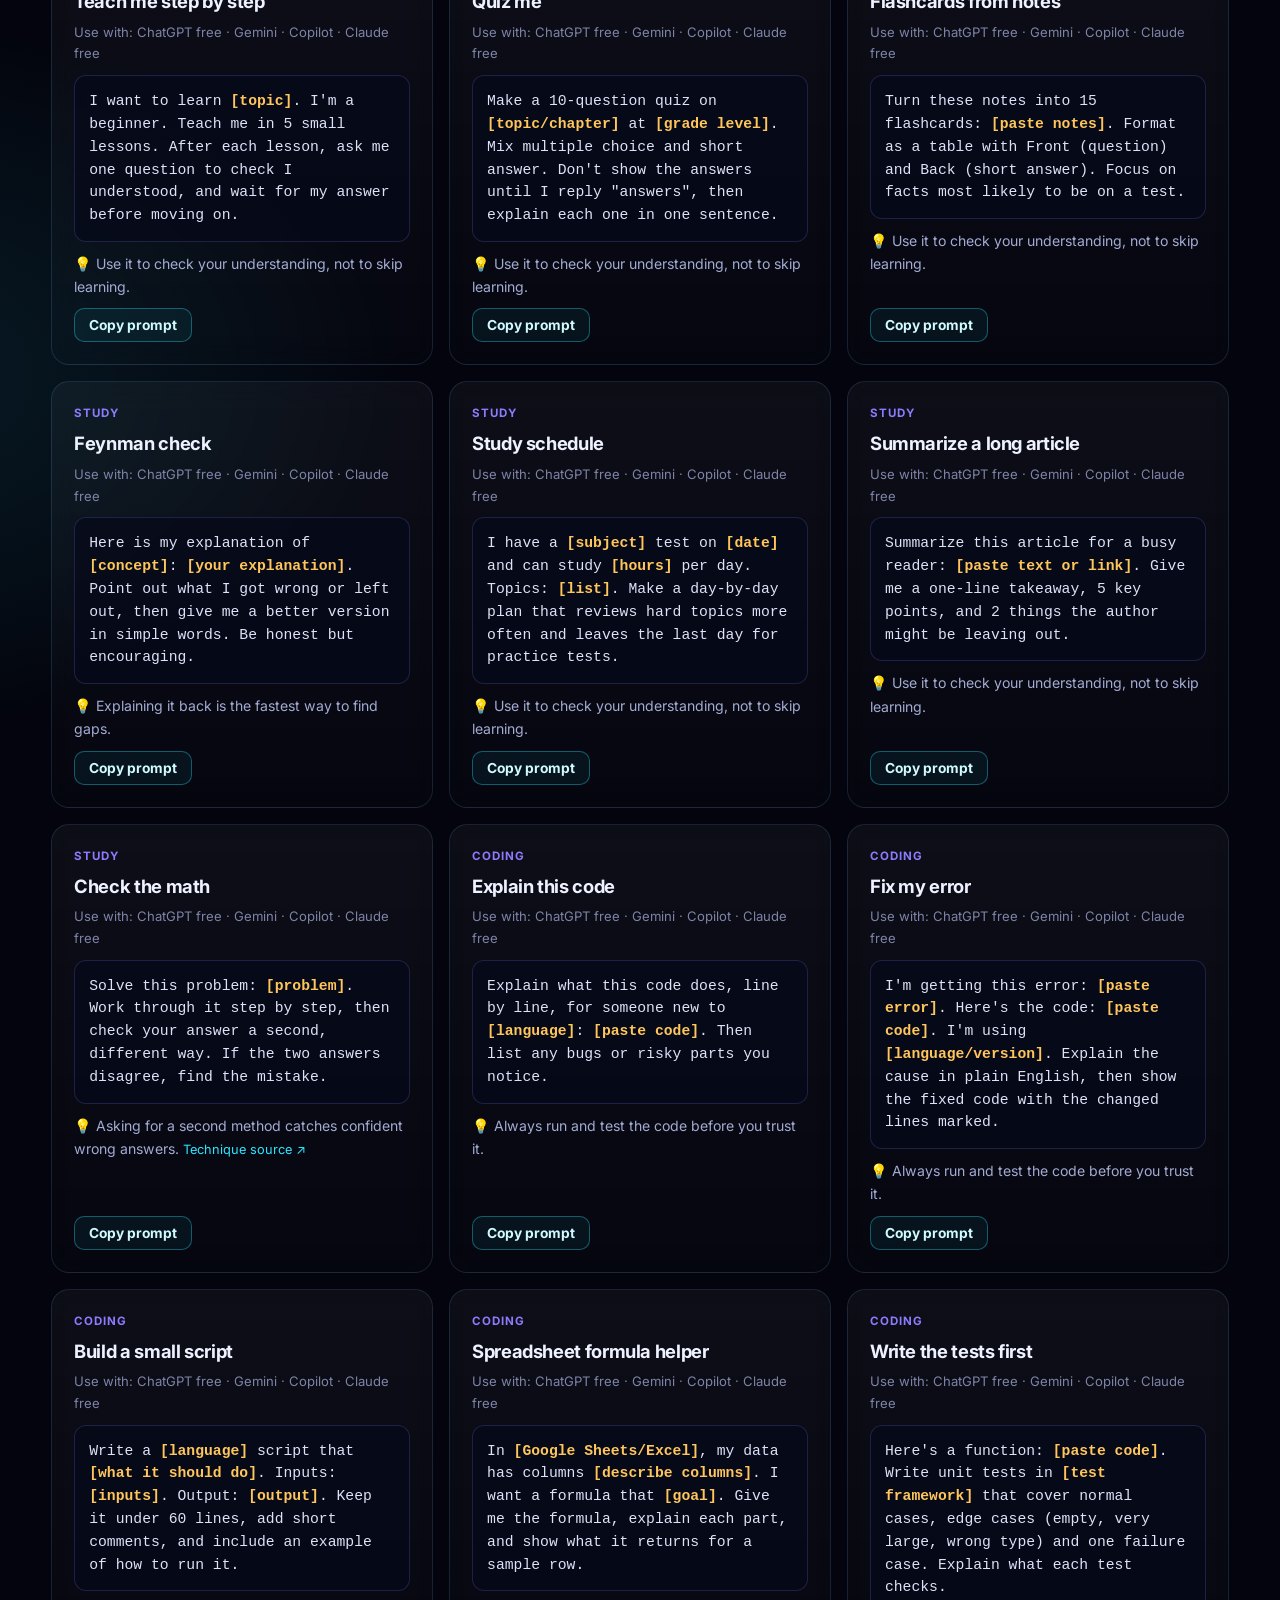
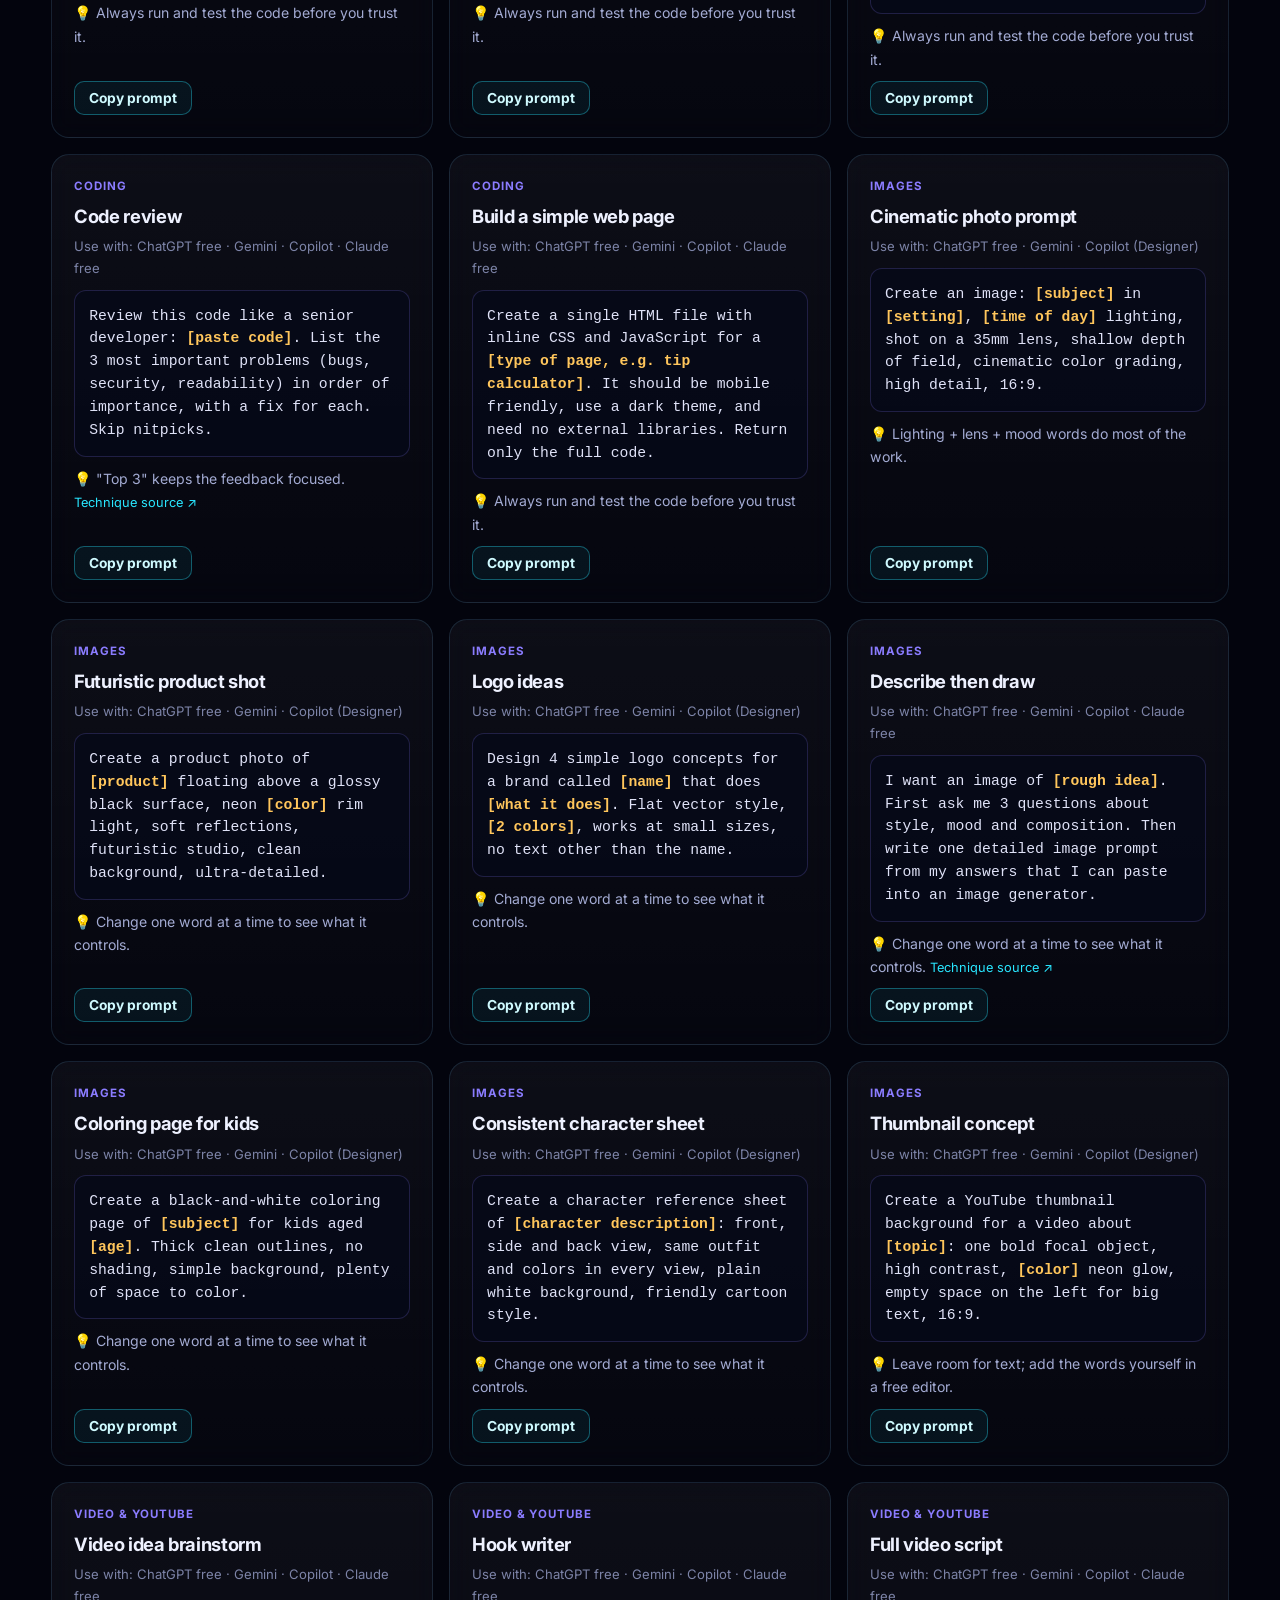
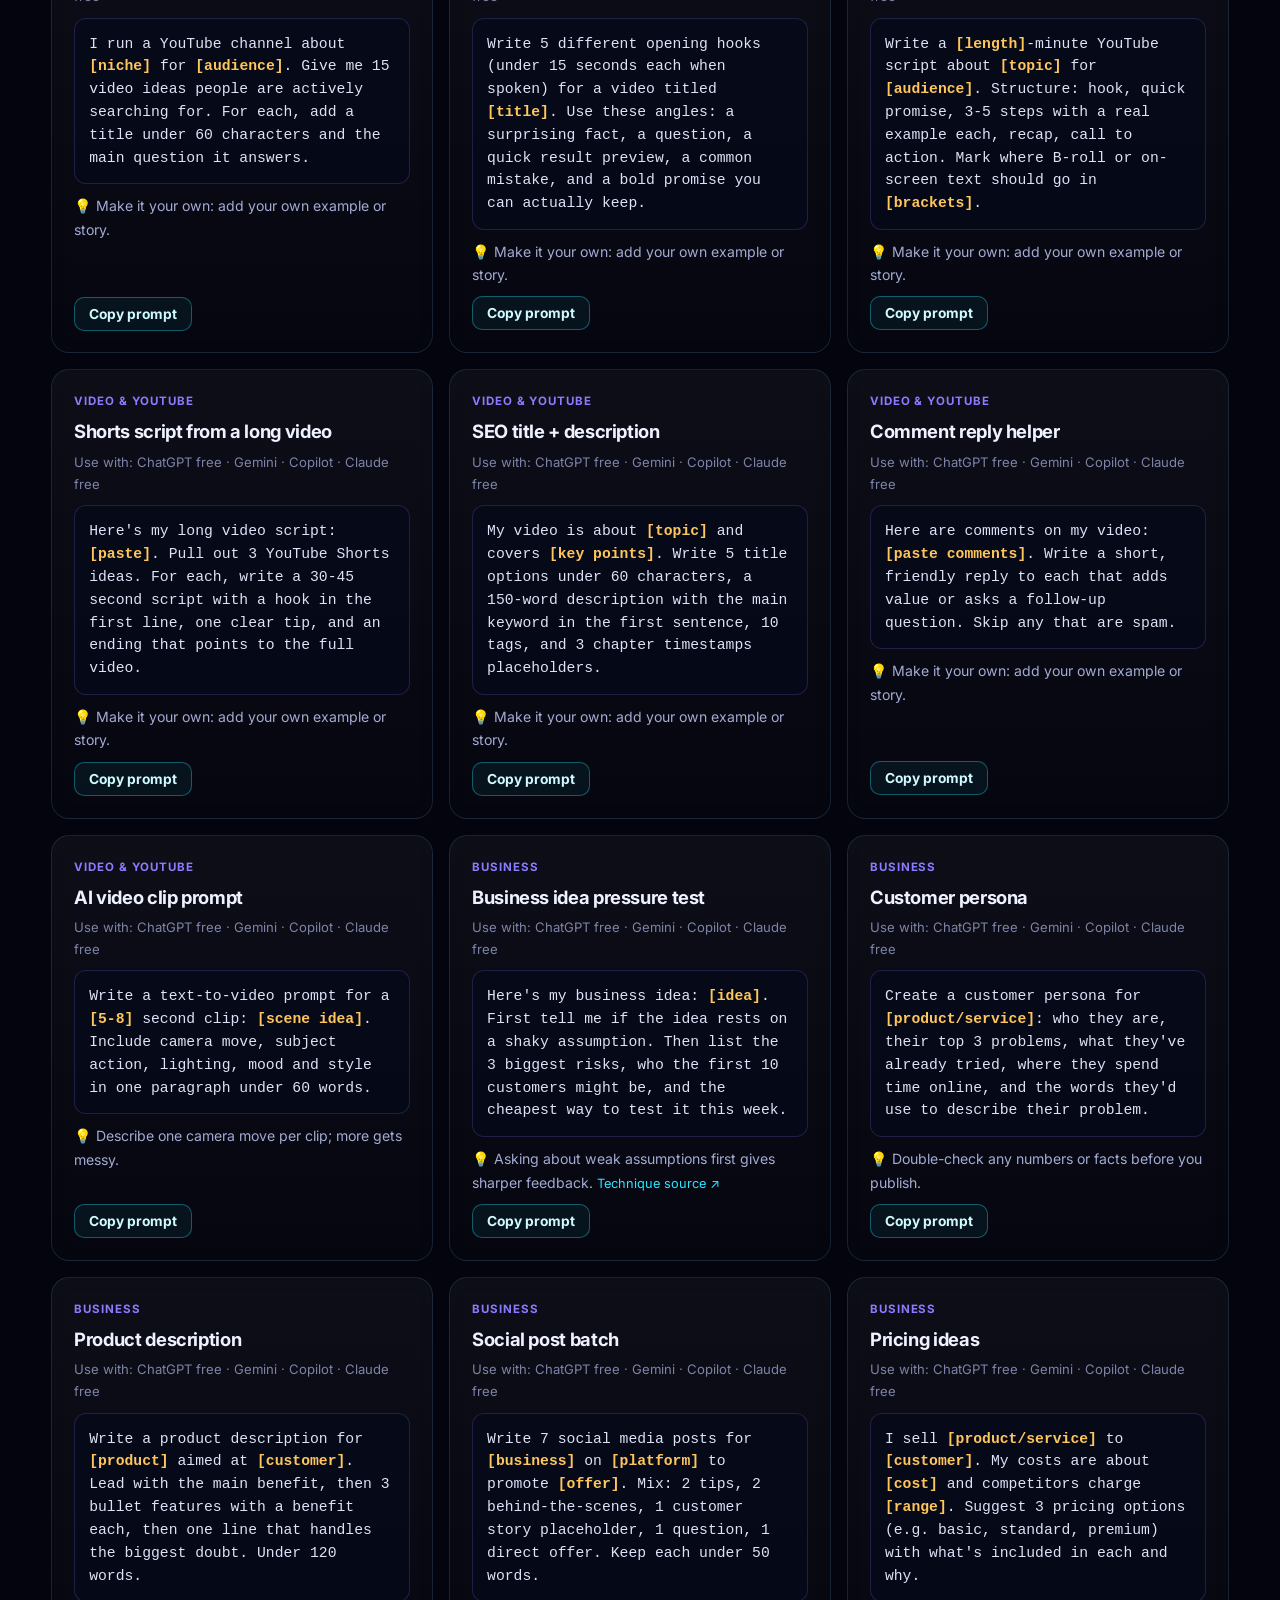
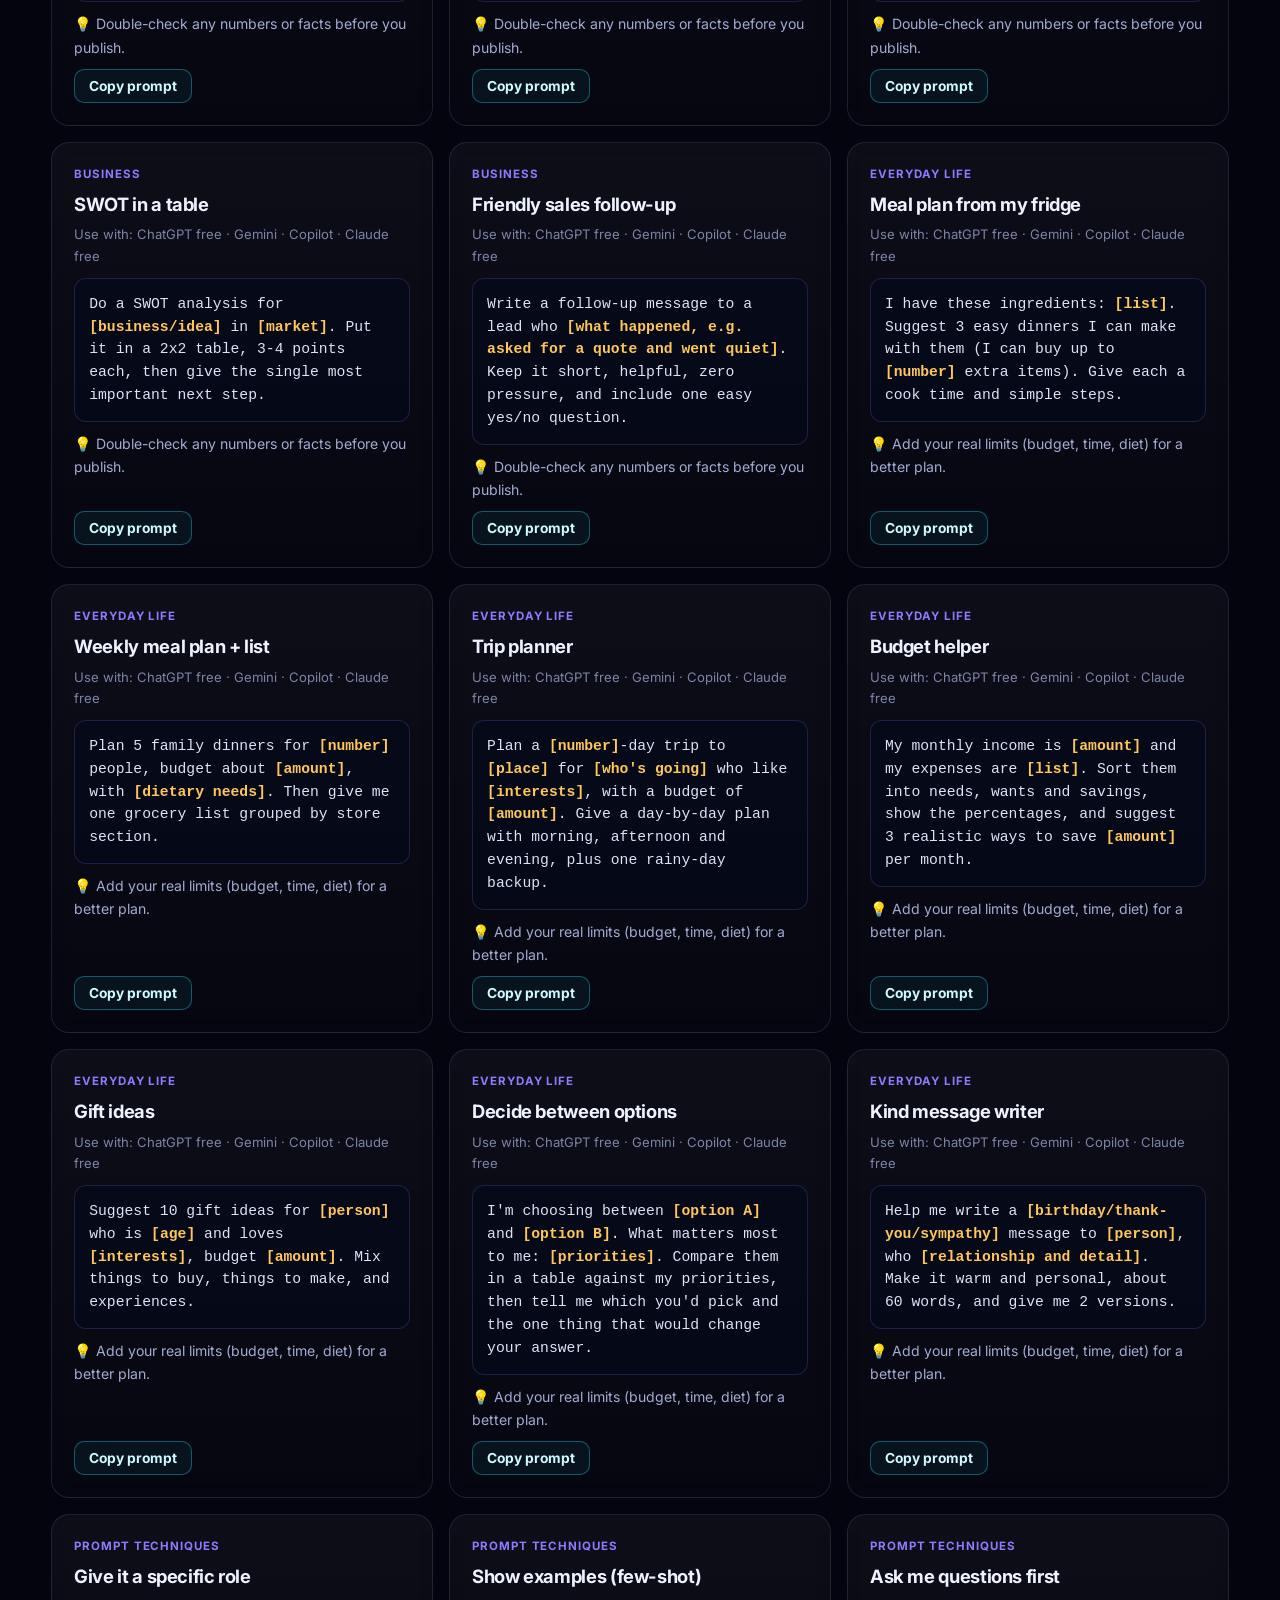
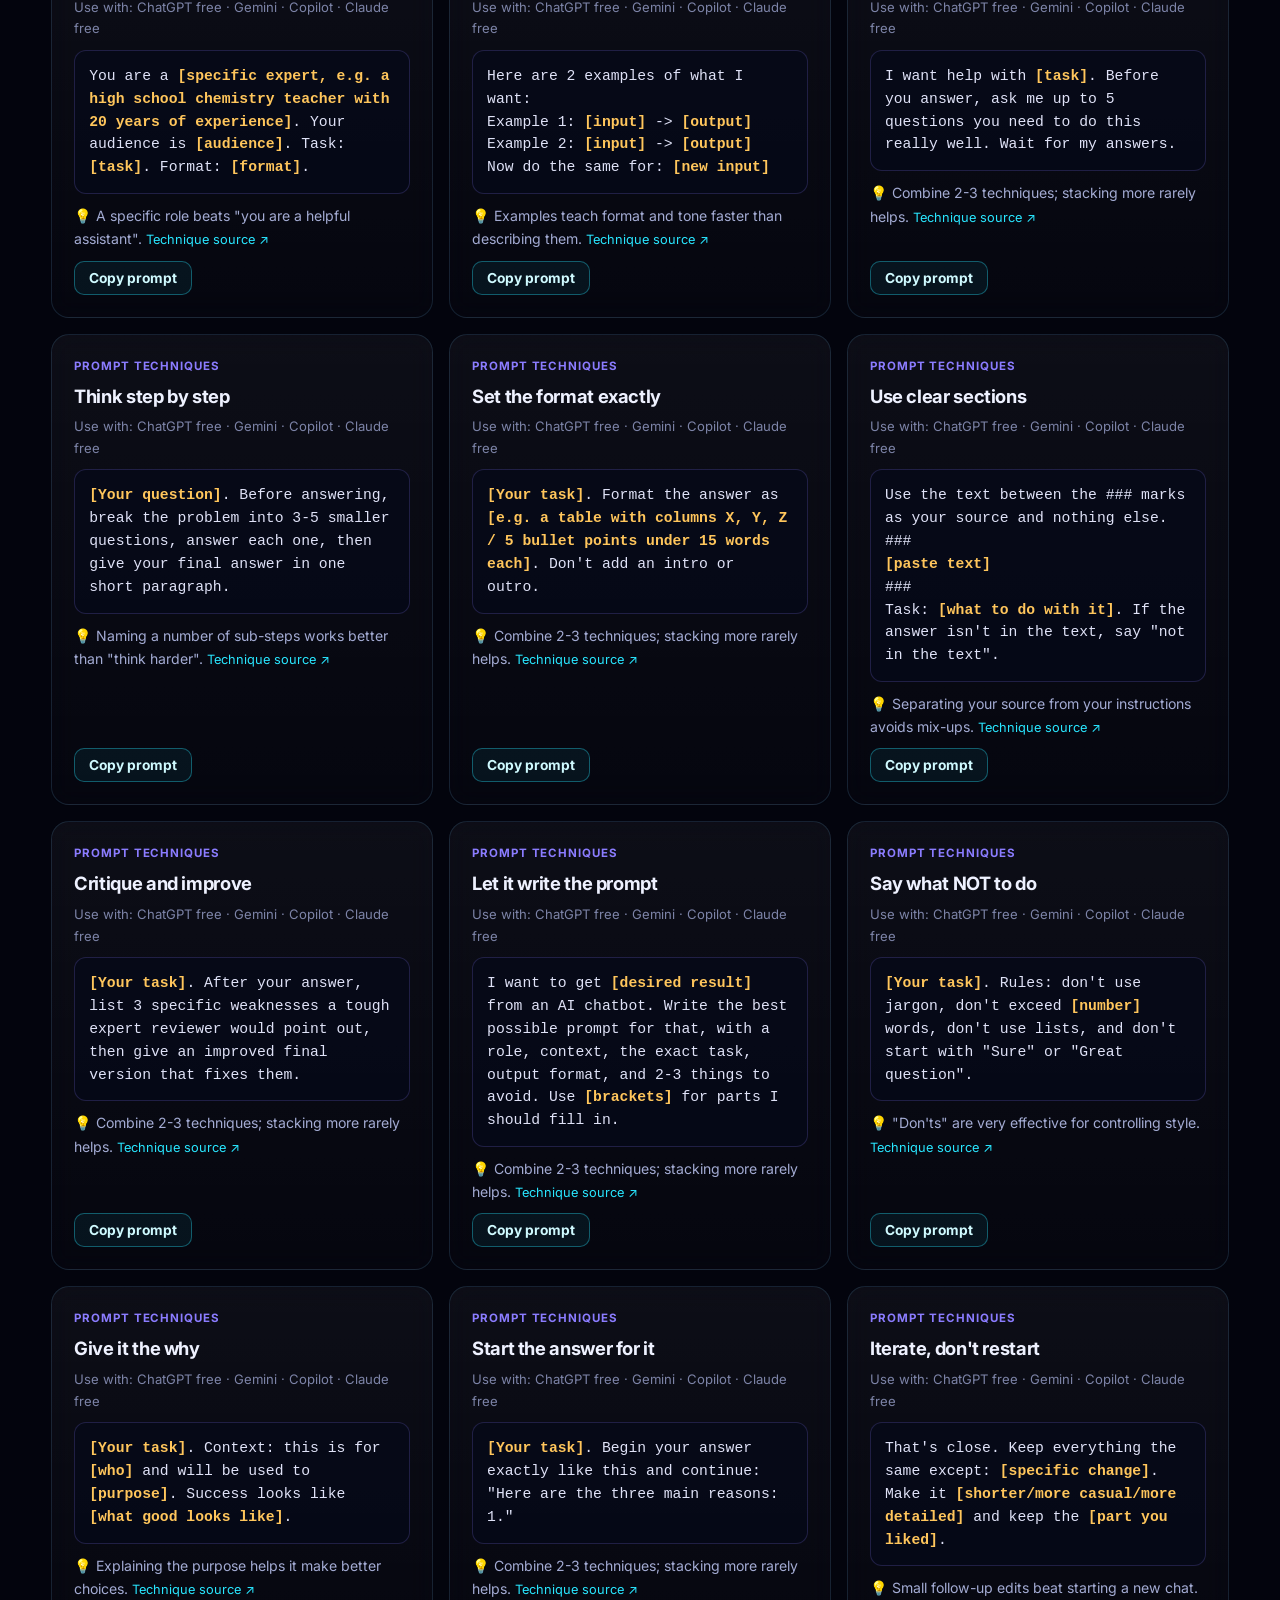
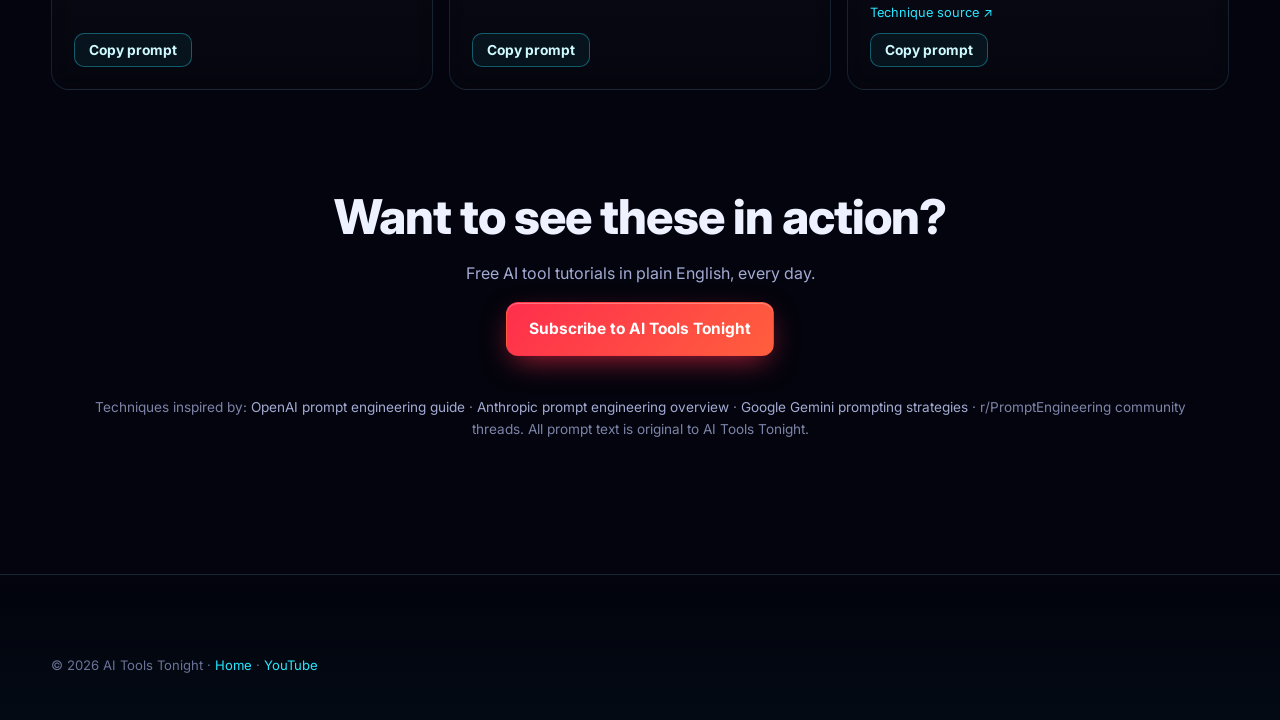
==== commit 1a4b9d94: "Cinematic 3D redesign" ====
--- a/prompts/index.html
+++ b/prompts/index.html
@@ -4,11 +4,11 @@
 <meta name="theme-color" content="#07091a"><link rel="canonical" href="https://aitoolstonight.com/prompts/"><link rel="icon" href="../assets/logo.svg">
 <meta property="og:title" content="Best AI Prompts | AI Tools Tonight"><meta property="og:description" content="69 free copy-and-paste prompts for free AI tools."><meta property="og:image" content="https://aitoolstonight.com/assets/hero.jpg">
 <link rel="preconnect" href="https://fonts.googleapis.com"><link rel="preconnect" href="https://fonts.gstatic.com" crossorigin>
-<link href="https://fonts.googleapis.com/css2?family=Inter:wght@400;500;600;700;800&display=swap" rel="stylesheet">
+<link href="https://fonts.googleapis.com/css2?family=Inter:wght@400;500;600;700;800&family=Orbitron:wght@600;800&display=swap" rel="stylesheet">
 <link rel="stylesheet" href="../assets/style.css">
 <style>
 .ph{padding:64px 0 24px;position:relative;overflow:hidden}.ph h1{font-size:clamp(2.2rem,5vw,3.6rem)}
-.tools{position:sticky;top:64px;z-index:20;background:rgba(7,9,26,.85);backdrop-filter:blur(12px);-webkit-backdrop-filter:blur(12px);border-bottom:1px solid var(--line);padding:14px 0}
+.tools{position:sticky;top:64px;z-index:20;background:rgba(4,6,20,.72);backdrop-filter:blur(12px);-webkit-backdrop-filter:blur(12px);border-bottom:1px solid var(--line);padding:14px 0}
 #q{width:100%;font:1rem Inter,sans-serif;padding:13px 16px;border-radius:12px;border:1px solid rgba(139,124,255,.35);background:rgba(255,255,255,.04);color:#fff}#q:focus{outline:none;box-shadow:0 0 0 3px rgba(139,124,255,.3)}
 .chips{display:flex;gap:8px;overflow-x:auto;padding-top:12px;scrollbar-width:none}.chips::-webkit-scrollbar{display:none}
 .chip{flex:none;font:500 .88rem Inter,sans-serif;padding:7px 14px;border-radius:99px;border:1px solid var(--line);background:rgba(255,255,255,.04);color:var(--mu);cursor:pointer}.chip.on{color:#fff;border-color:var(--ac);background:rgba(139,124,255,.22);box-shadow:0 0 18px -4px rgba(139,124,255,.7)}
@@ -20,7 +20,7 @@
 .cp{align-self:flex-start;margin-top:auto}.cp.done{background:#5ef0a6;color:#06231d}
 .count{color:#7d84a8;font-size:.85rem;margin:10px 0 0}.empty{color:var(--mu);text-align:center;padding:40px 0}
 .cta{text-align:center;padding:40px 22px 80px}.srcs{color:#7d84a8;font-size:.85rem}.srcs a{color:var(--mu)}
-</style></head><body>
+</style></head><body><div class="grain" aria-hidden="true"></div><div class="stars" aria-hidden="true"></div>
 <a class="skip" href="#list">Skip to prompts</a>
 <header class="nav"><div class="wrap navin">
 <a class="brand" href="/"><img src="../assets/logo.svg" alt="" width="28" height="28">AI Tools Tonight</a>
--- a/assets/style.css
+++ b/assets/style.css
@@ -1,52 +1,105 @@
-:root{--bg:#07091a;--bg2:#0d1130;--line:rgba(255,255,255,.08);--tx:#eef0fb;--mu:#a3a9c9;--ac:#8b7cff;--am:#ffc65c;--red:#ff2d55}
-*{box-sizing:border-box}html{scroll-behavior:smooth}body{margin:0;font-family:Inter,system-ui,sans-serif;background:var(--bg);color:var(--tx);line-height:1.6;-webkit-font-smoothing:antialiased}
-a{color:var(--am)}img{max-width:100%;display:block}.wrap{max-width:1160px;margin:0 auto;padding:0 22px}.narrow{max-width:760px}
-.skip{position:absolute;left:-999px}.skip:focus{left:12px;top:12px;z-index:99;background:#fff;color:#000;padding:8px 12px;border-radius:8px}
-:focus-visible{outline:2px solid var(--am);outline-offset:3px;border-radius:6px}
-.nav{position:sticky;top:0;z-index:50;background:rgba(7,9,26,.7);backdrop-filter:saturate(160%) blur(14px);-webkit-backdrop-filter:saturate(160%) blur(14px);border-bottom:1px solid var(--line)}
-.navin{display:flex;align-items:center;justify-content:space-between;height:64px;gap:16px}.brand{display:flex;align-items:center;gap:10px;color:#fff;text-decoration:none;font-weight:700;letter-spacing:-.01em}
-#menu{display:flex;gap:28px}#menu a{color:var(--mu);text-decoration:none;font-size:.93rem;font-weight:500}#menu a:hover{color:#fff}.navr{display:flex;gap:10px;align-items:center}
-.burger{display:none;background:none;border:1px solid var(--line);border-radius:10px;width:42px;height:42px;cursor:pointer;flex-direction:column;justify-content:center;gap:6px;align-items:center}.burger span{width:18px;height:2px;background:#fff;border-radius:2px}
-.btn{display:inline-flex;align-items:center;gap:8px;font:600 1rem Inter,sans-serif;padding:13px 22px;border-radius:12px;text-decoration:none;border:0;cursor:pointer;transition:transform .2s,box-shadow .2s,background .2s}
-.btn:hover{transform:translateY(-1px)}.btn.sm{padding:9px 16px;font-size:.9rem;border-radius:10px}
-.red{background:var(--red);color:#fff;box-shadow:0 8px 30px -8px rgba(255,45,85,.6)}.ghost{color:#fff;background:rgba(255,255,255,.05);border:1px solid rgba(255,255,255,.14)}.ghost:hover{background:rgba(255,255,255,.1)}
-.amber{background:var(--am);color:#1a1300;width:100%;justify-content:center}
-.hero{position:relative;overflow:hidden;padding:80px 0 60px}.glow{position:absolute;inset:-200px -100px auto;height:700px;background:radial-gradient(600px 340px at 70% 30%,rgba(139,124,255,.28),transparent 70%),radial-gradient(500px 300px at 20% 10%,rgba(255,198,92,.10),transparent 70%);pointer-events:none}
-.herogrid{position:relative;display:grid;grid-template-columns:1.05fr 1fr;gap:48px;align-items:center}
-.pill{display:inline-flex;align-items:center;gap:8px;font-size:.82rem;font-weight:500;color:#d6d2ff;padding:6px 14px;border:1px solid rgba(139,124,255,.35);background:rgba(139,124,255,.1);border-radius:99px}.pill i{width:7px;height:7px;border-radius:50%;background:#5ef0a6;box-shadow:0 0 10px #5ef0a6}
-h1{font-size:clamp(2.5rem,6vw,4.4rem);line-height:1.04;letter-spacing:-.035em;font-weight:800;margin:20px 0 18px}
-.grad{background:linear-gradient(90deg,#fff 0%,#c9c2ff 45%,var(--am) 100%);-webkit-background-clip:text;background-clip:text;color:transparent}
-.lead{font-size:1.2rem;color:var(--mu);max-width:520px;margin:0 0 30px}.ctas{display:flex;flex-wrap:wrap;gap:12px}.micro{font-size:.85rem;color:#7d84a8;margin-top:18px}
-.heroimg{border-radius:22px;overflow:hidden;border:1px solid var(--line);box-shadow:0 30px 80px -20px rgba(110,90,255,.45),0 0 0 1px rgba(255,255,255,.03) inset}
-.strip{border-block:1px solid var(--line);background:rgba(255,255,255,.015)}.stripin{display:grid;grid-template-columns:repeat(4,1fr);gap:20px;padding-block:26px}
-.stripin div{display:flex;flex-direction:column}.stripin b{font-size:.98rem}.stripin span{font-size:.86rem;color:var(--mu)}
-.sec{padding:100px 0}.kicker{color:var(--ac);font-weight:600;font-size:.85rem;letter-spacing:.08em;text-transform:uppercase;margin:0 0 10px}
-h2{font-size:clamp(1.9rem,4vw,2.8rem);letter-spacing:-.03em;line-height:1.1;margin:0 0 40px;font-weight:700}h3{letter-spacing:-.01em;margin:0 0 6px;font-size:1.1rem}
-.muted{color:var(--mu)}.cards{display:grid;grid-template-columns:repeat(4,1fr);gap:16px}
-.fc{padding:26px;border-radius:18px;background:linear-gradient(180deg,rgba(255,255,255,.045),rgba(255,255,255,.01));border:1px solid var(--line);transition:border-color .3s,transform .3s}.fc:hover{border-color:rgba(139,124,255,.4);transform:translateY(-3px)}
-.fc p{color:var(--mu);margin:0;font-size:.95rem}.ic{width:42px;height:42px;border-radius:12px;display:grid;place-items:center;background:rgba(139,124,255,.14);border:1px solid rgba(139,124,255,.3);margin-bottom:18px}
-.ic svg{width:20px;height:20px;fill:none;stroke:#cfc8ff;stroke-width:2;stroke-linecap:round;stroke-linejoin:round}
-.steps{list-style:none;padding:0;margin:0;display:grid;grid-template-columns:repeat(3,1fr);gap:16px;counter-reset:s}
-.steps li{position:relative;padding:28px;border-radius:18px;border:1px solid var(--line);background:var(--bg2)}.steps span{font-size:.85rem;font-weight:700;color:var(--am);display:block;margin-bottom:14px}.steps p{color:var(--mu);margin:0 0 14px}.steps a{font-weight:600;text-decoration:none;font-size:.93rem}
-.head{display:flex;justify-content:space-between;align-items:flex-end;gap:16px;flex-wrap:wrap;margin-bottom:40px}.head h2{margin:0}.link{text-decoration:none;font-weight:600}
-.vids{display:grid;grid-template-columns:repeat(3,1fr);gap:20px}.th{position:relative;aspect-ratio:16/9;border-radius:16px;overflow:hidden;display:flex;align-items:flex-end;padding:18px;border:1px solid var(--line);transition:transform .3s}.vid:hover .th{transform:scale(1.02)}
-.th b{font-size:1.7rem;line-height:1;font-weight:800;letter-spacing:-.02em;text-shadow:0 2px 20px rgba(0,0,0,.4)}.th i{position:absolute;right:16px;bottom:16px;width:44px;height:44px;border-radius:50%;background:rgba(255,255,255,.95);color:#111;display:grid;place-items:center;font-style:normal;font-size:.9rem}
-.tag{position:absolute;top:14px;left:14px;font-size:.75rem;font-weight:600;background:rgba(0,0,0,.4);backdrop-filter:blur(6px);padding:4px 10px;border-radius:99px}
-.t1{background:radial-gradient(circle at 80% 20%,#3ddc97,transparent 55%),linear-gradient(135deg,#0d6b52,#06231d)}.t2{background:radial-gradient(circle at 80% 20%,#a78bfa,transparent 55%),linear-gradient(135deg,#4c3bd1,#140f3a)}.t3{background:radial-gradient(circle at 80% 20%,#ffc65c,transparent 55%),linear-gradient(135deg,#00a9c4,#5a1fc2)}
-.vid h3{margin-top:16px}.vid p{color:#7d84a8;margin:0;font-size:.9rem}
-.lm{display:grid;grid-template-columns:1.1fr 1fr;gap:48px;padding:52px;border-radius:26px;border:1px solid rgba(139,124,255,.28);background:radial-gradient(500px 260px at 0% 0%,rgba(139,124,255,.22),transparent 70%),var(--bg2)}
-.lm h2{margin-bottom:14px}.ticks{list-style:none;padding:0;margin:22px 0 0}.ticks li{padding-left:28px;position:relative;margin:8px 0}.ticks li:before{content:"✓";position:absolute;left:0;color:#5ef0a6;font-weight:700}
-.form{display:flex;flex-direction:column;gap:8px;background:rgba(7,9,26,.6);padding:26px;border-radius:18px;border:1px solid var(--line)}.form label{font-size:.85rem;font-weight:500;color:#cfd3ea}
-.form input{font:1rem Inter,sans-serif;padding:13px 14px;border-radius:10px;border:1px solid rgba(255,255,255,.14);background:rgba(255,255,255,.04);color:#fff;margin-bottom:8px}.form input:focus{outline:none;border-color:var(--ac);box-shadow:0 0 0 3px rgba(139,124,255,.25)}
-.form input[aria-invalid=true]{border-color:var(--red)}.fine{font-size:.8rem;color:#7d84a8;margin:6px 0 0;text-align:center}.ok{color:#5ef0a6;text-align:center;margin:0}
-details{border-bottom:1px solid var(--line);padding:6px 0}summary{cursor:pointer;list-style:none;font-weight:600;font-size:1.05rem;padding:16px 0;display:flex;justify-content:space-between}summary::-webkit-details-marker{display:none}
-summary:after{content:"+";color:var(--mu);font-size:1.4rem;line-height:1;transition:transform .25s}details[open] summary:after{transform:rotate(45deg)}details p{color:var(--mu);margin:0 0 18px}
-.about{display:grid;grid-template-columns:1fr 1.4fr;gap:48px}
-footer{border-top:1px solid var(--line);padding:48px 0 30px}.foot{display:flex;justify-content:space-between;gap:30px;flex-wrap:wrap}.foot p{color:var(--mu);margin:8px 0 0;font-size:.92rem}
-.foot nav{display:flex;flex-wrap:wrap;gap:22px}.foot nav a{color:var(--mu);text-decoration:none;font-size:.92rem}.foot nav a:hover{color:#fff}.legal{color:#6b7194;font-size:.8rem;margin-top:30px}
-.js .rv{opacity:0;transform:translateY(18px);transition:opacity .7s ease,transform .7s cubic-bezier(.2,.7,.2,1)}.js .rv.in{opacity:1;transform:none}
-@media (prefers-reduced-motion:reduce){html{scroll-behavior:auto}*{transition:none!important}.js .rv{opacity:1;transform:none}}
-@media (max-width:960px){.herogrid,.lm,.about{grid-template-columns:1fr}.cards{grid-template-columns:1fr 1fr}.stripin{grid-template-columns:1fr 1fr}.vids,.steps{grid-template-columns:1fr}}
-@media (max-width:760px){.burger{display:flex}#menu{display:none;position:absolute;top:64px;left:0;right:0;flex-direction:column;gap:0;background:rgba(7,9,26,.97);border-bottom:1px solid var(--line);padding:8px 22px 16px}#menu.open{display:flex}#menu a{padding:12px 0;font-size:1rem}
-.hero{padding:48px 0 40px}.sec{padding:72px 0}.cards{grid-template-columns:1fr}.lm{padding:28px 20px}.navr .btn.sm{padding:8px 12px}}
-.heroimg{align-self:center;aspect-ratio:4/3}.heroimg img{width:100%;height:100%;object-fit:cover}
+:root{--bg:#03040d;--bg2:#070a1f;--tx:#eef1ff;--mu:#a3abd3;--line:rgba(120,200,255,.14);--cy:#29e6ff;--vi:#9b6bff;--ac:#8b7cff;--am:#ffc65c;--red:#ff2e4d;--glass:rgba(14,20,48,.45)}
+*{box-sizing:border-box}html{scroll-behavior:smooth}
+body{margin:0;background:radial-gradient(1200px 700px at 80% -10%,rgba(155,107,255,.18),transparent 60%),radial-gradient(900px 600px at -10% 30%,rgba(41,230,255,.10),transparent 60%),var(--bg);color:var(--tx);font:16px/1.65 Inter,system-ui,sans-serif;-webkit-font-smoothing:antialiased;overflow-x:hidden}
+.stars{position:fixed;inset:0;z-index:-2;pointer-events:none;background-image:radial-gradient(1px 1px at 20% 30%,#fff8,transparent),radial-gradient(1px 1px at 70% 80%,#9ef6,transparent),radial-gradient(1.5px 1.5px at 40% 60%,#c9b8ff99,transparent),radial-gradient(1px 1px at 85% 20%,#fff6,transparent),radial-gradient(1px 1px at 10% 85%,#fff5,transparent);background-size:420px 420px,560px 560px,700px 700px,380px 380px,620px 620px;opacity:.7}
+.grain{position:fixed;inset:-50%;z-index:100;pointer-events:none;opacity:.06;background-image:url("data:image/svg+xml,%3Csvg xmlns='http://www.w3.org/2000/svg' width='160' height='160'%3E%3Cfilter id='n'%3E%3CfeTurbulence type='fractalNoise' baseFrequency='.9' numOctaves='2'/%3E%3C/filter%3E%3Crect width='100%25' height='100%25' filter='url(%23n)'/%3E%3C/svg%3E");animation:grain 1s steps(4) infinite}
+@keyframes grain{0%{transform:translate(0,0)}25%{transform:translate(-3%,2%)}50%{transform:translate(2%,-3%)}75%{transform:translate(-2%,-1%)}}
+a{color:var(--cy);text-decoration:none}a:hover{text-shadow:0 0 12px rgba(41,230,255,.7)}
+h1,h2,h3{line-height:1.12;margin:0 0 .5em;letter-spacing:-.02em}
+h1{font-size:clamp(2.6rem,6.2vw,5rem);font-weight:800;text-shadow:0 0 40px rgba(41,230,255,.25)}
+h2{font-size:clamp(1.9rem,4vw,3rem);font-weight:800}h3{font-size:1.15rem}
+.grad{background:linear-gradient(100deg,#7ff3ff 0%,#29e6ff 30%,#9b6bff 70%,#ff7ae0 100%);-webkit-background-clip:text;background-clip:text;color:transparent;filter:drop-shadow(0 0 22px rgba(120,120,255,.45))}
+.wrap{width:min(1180px,92vw);margin:0 auto}.narrow{width:min(780px,92vw)}
+.skip{position:absolute;left:-9999px}.skip:focus{left:12px;top:12px;z-index:200;background:#fff;color:#000;padding:8px 12px;border-radius:8px}
+.nav{position:sticky;top:0;z-index:50;background:rgba(3,4,13,.55);backdrop-filter:blur(16px) saturate(140%);-webkit-backdrop-filter:blur(16px) saturate(140%);border-bottom:1px solid var(--line)}
+.nav::after{content:"";position:absolute;left:0;right:0;bottom:-1px;height:1px;background:linear-gradient(90deg,transparent,var(--cy),var(--vi),transparent);opacity:.6}
+.navin{display:flex;align-items:center;gap:24px;height:64px}
+.brand{display:flex;align-items:center;gap:10px;font:800 1rem Orbitron,Inter,sans-serif;letter-spacing:.06em;color:#fff;text-transform:uppercase}
+#menu{display:flex;gap:22px;margin-left:auto}#menu a{color:var(--mu);font-size:.93rem;font-weight:500}#menu a:hover{color:#fff}
+.navr{display:flex;align-items:center;gap:10px}
+.burger{display:none;background:none;border:0;width:40px;height:40px;cursor:pointer;flex-direction:column;justify-content:center;gap:6px}.burger span{display:block;height:2px;background:#fff;border-radius:2px}
+.btn{display:inline-flex;align-items:center;gap:8px;padding:13px 22px;border-radius:12px;font-weight:700;font-size:.97rem;border:1px solid transparent;cursor:pointer;color:#fff;transition:transform .2s,box-shadow .3s,background .3s;font-family:inherit}
+.btn:hover{transform:translateY(-2px);text-shadow:none}
+.btn.red{background:linear-gradient(135deg,#ff2e4d,#ff5f3d);box-shadow:0 10px 30px -8px rgba(255,46,77,.7),inset 0 1px 0 rgba(255,255,255,.3)}
+.btn.red:hover{box-shadow:0 14px 40px -6px rgba(255,46,77,.9)}
+.btn.ghost{background:rgba(41,230,255,.06);border-color:rgba(41,230,255,.35);color:#cffaff}.btn.ghost:hover{background:rgba(41,230,255,.14);box-shadow:0 0 28px -6px rgba(41,230,255,.7)}
+.btn.amber{background:linear-gradient(135deg,#ffc65c,#ff9d3d);color:#1a1000;box-shadow:0 10px 30px -10px rgba(255,180,60,.8)}
+.btn.sm{padding:8px 14px;font-size:.86rem;border-radius:10px}
+/* hero */
+.hero{position:relative;min-height:min(calc(100vh - 64px),940px);display:flex;align-items:center;overflow:hidden;padding:60px 0 90px;isolation:isolate}
+.hvid{position:absolute;inset:0;width:100%;height:100%;object-fit:cover;z-index:-3;opacity:.38;filter:saturate(1.2) contrast(1.1)}
+.hero::before{content:"";position:absolute;inset:0;z-index:-2;background:linear-gradient(90deg,rgba(3,4,13,.92) 0%,rgba(3,4,13,.55) 50%,rgba(3,4,13,.3) 100%),linear-gradient(0deg,var(--bg) 0%,transparent 30%)}
+#core3d{position:absolute;inset:0;width:100%;height:100%;z-index:-1}@media (max-width:820px){#core3d{height:420px}.hero::before{background:linear-gradient(0deg,var(--bg) 0%,rgba(3,4,13,.75) 55%,rgba(3,4,13,.3) 100%)}}
+.rays{position:absolute;inset:-20%;z-index:-1;pointer-events:none;background:conic-gradient(from 200deg at 70% 40%,transparent 0deg,rgba(41,230,255,.08) 8deg,transparent 16deg,rgba(155,107,255,.07) 30deg,transparent 40deg,rgba(41,230,255,.06) 55deg,transparent 65deg);mix-blend-mode:screen;animation:rays 24s linear infinite}
+@keyframes rays{to{transform:rotate(8deg)}}
+.flare{position:absolute;top:22%;right:18%;width:520px;height:6px;z-index:-1;pointer-events:none;background:radial-gradient(closest-side,rgba(180,250,255,.9),rgba(41,230,255,.3) 40%,transparent);filter:blur(1px);mix-blend-mode:screen;transform:rotate(-8deg);animation:fl 6s ease-in-out infinite alternate}
+@keyframes fl{from{opacity:.4;transform:rotate(-8deg) scaleX(.8)}to{opacity:.9;transform:rotate(-8deg) scaleX(1.1)}}
+.herogrid{display:grid;grid-template-columns:1.15fr .85fr;gap:48px;align-items:center;position:relative}
+.pill{display:inline-flex;align-items:center;gap:8px;padding:6px 14px;border-radius:99px;font:600 .78rem Orbitron,Inter,sans-serif;letter-spacing:.08em;text-transform:uppercase;color:#bff8ff;background:rgba(41,230,255,.08);border:1px solid rgba(41,230,255,.35);box-shadow:0 0 24px -8px rgba(41,230,255,.8)}
+.pill i{width:8px;height:8px;border-radius:50%;background:var(--cy);box-shadow:0 0 12px var(--cy);animation:pulse 1.6s infinite}
+@keyframes pulse{50%{opacity:.3}}
+.lead{font-size:1.2rem;color:var(--mu);max-width:560px}.ctas{display:flex;flex-wrap:wrap;gap:12px;margin:26px 0 14px}.micro{font-size:.85rem;color:#7e86ad}
+.hud{position:relative;aspect-ratio:1;max-width:440px;justify-self:center;width:100%}
+.hud img{position:absolute;inset:27%;width:46%;height:46%;object-fit:cover;border-radius:50%;box-shadow:0 0 0 1px rgba(41,230,255,.5),0 0 80px -10px rgba(41,230,255,.8),0 0 140px -20px rgba(155,107,255,.8);-webkit-mask:radial-gradient(circle,#000 62%,transparent 72%);mask:radial-gradient(circle,#000 62%,transparent 72%)}
+.ring{position:absolute;inset:0;border-radius:50%;border:1px solid rgba(41,230,255,.4)}
+.r1{border-style:dashed;border-width:2px;border-color:rgba(41,230,255,.5) transparent rgba(155,107,255,.6) transparent;animation:spin 18s linear infinite}
+.r2{inset:7%;border-color:rgba(155,107,255,.35);border-top-color:var(--cy);animation:spin 9s linear infinite reverse}
+@keyframes spin{to{transform:rotate(360deg)}}
+.tagl,.tagr{position:absolute;font:600 .68rem Orbitron,monospace;letter-spacing:.14em;color:#8ff4ff;padding:4px 8px;border:1px solid rgba(41,230,255,.35);background:rgba(3,10,30,.6);backdrop-filter:blur(6px)}
+.tagl{top:6%;left:-4%}.tagr{bottom:8%;right:-6%;color:#d6c6ff;border-color:rgba(155,107,255,.45)}
+.scrollcue{position:absolute;bottom:22px;left:50%;width:24px;height:38px;border:1px solid rgba(255,255,255,.3);border-radius:14px;transform:translateX(-50%)}.scrollcue span{display:block;width:3px;height:8px;margin:7px auto;background:var(--cy);border-radius:2px;animation:cue 1.6s infinite}
+@keyframes cue{to{transform:translateY(12px);opacity:0}}
+/* glass */
+.strip{position:relative;z-index:2;margin-top:-40px}
+.stripin{display:grid;grid-template-columns:repeat(4,1fr);gap:1px;background:var(--line);border:1px solid var(--line);border-radius:18px;overflow:hidden;backdrop-filter:blur(14px);-webkit-backdrop-filter:blur(14px)}
+.stripin div{background:var(--glass);padding:20px 22px;display:flex;flex-direction:column}.stripin b{font-family:Orbitron,Inter;font-size:.9rem;letter-spacing:.04em;color:#dffcff}.stripin span{color:var(--mu);font-size:.88rem}
+.sec{padding:110px 0;position:relative}
+.kicker{font:600 .76rem Orbitron,Inter,sans-serif;letter-spacing:.22em;text-transform:uppercase;color:var(--cy);margin:0 0 12px;display:flex;align-items:center;gap:10px}
+.kicker::before{content:"";width:28px;height:1px;background:linear-gradient(90deg,var(--cy),transparent)}
+.muted{color:var(--mu)}
+.cards{display:grid;grid-template-columns:repeat(4,1fr);gap:18px;margin-top:40px}
+.fc,.steps li,.vid,.lm,details,.about,.pc{position:relative;background:linear-gradient(160deg,rgba(30,40,90,.38),rgba(10,14,36,.5));border:1px solid var(--line);border-radius:20px;backdrop-filter:blur(12px);-webkit-backdrop-filter:blur(12px);transition:transform .4s cubic-bezier(.2,.8,.2,1),border-color .3s,box-shadow .4s}
+.fc::before,.steps li::before,.vid::before{content:"";position:absolute;top:-1px;left:20px;right:20px;height:1px;background:linear-gradient(90deg,transparent,var(--cy),transparent);opacity:.7}
+.fc:hover,.steps li:hover,.vid:hover,.pc:hover{transform:translateY(-6px);border-color:rgba(41,230,255,.45);box-shadow:0 24px 60px -20px rgba(41,230,255,.35),0 0 0 1px rgba(155,107,255,.15)}
+.fc{padding:28px 24px}.fc p{color:var(--mu);margin:0;font-size:.95rem}
+.ic{width:48px;height:48px;border-radius:14px;display:grid;place-items:center;margin-bottom:18px;background:linear-gradient(135deg,rgba(41,230,255,.2),rgba(155,107,255,.25));border:1px solid rgba(41,230,255,.35);box-shadow:0 0 30px -8px rgba(41,230,255,.8)}
+.ic svg{width:22px;height:22px;fill:none;stroke:#bff8ff;stroke-width:2;stroke-linecap:round;stroke-linejoin:round}
+.steps{list-style:none;padding:0;margin:40px 0 0;display:grid;grid-template-columns:repeat(3,1fr);gap:18px}
+.steps li{padding:30px 26px}.steps span{font:800 2.6rem Orbitron,Inter;background:linear-gradient(180deg,var(--cy),var(--vi));-webkit-background-clip:text;background-clip:text;color:transparent;display:block;margin-bottom:10px;opacity:.85}.steps p{color:var(--mu)}
+.head{display:flex;justify-content:space-between;align-items:end;gap:20px;flex-wrap:wrap}.link{font-weight:600}
+.vids{display:grid;grid-template-columns:repeat(3,1fr);gap:20px;margin-top:36px}
+.vid{padding:14px 14px 20px;overflow:hidden}.vid h3{margin:16px 6px 6px;font-size:1.05rem}.vid p{margin:0 6px;color:var(--mu);font-size:.88rem}
+.th{position:relative;aspect-ratio:16/9;border-radius:14px;overflow:hidden;display:flex;align-items:center;padding:0 22px;background:#0a0f2a}
+.th::after{content:"";position:absolute;inset:0;background:linear-gradient(115deg,transparent 40%,rgba(255,255,255,.15) 50%,transparent 60%);transform:translateX(-100%);transition:transform .8s}.vid:hover .th::after{transform:translateX(100%)}
+.t1{background:radial-gradient(circle at 75% 50%,rgba(41,230,255,.6),transparent 45%),linear-gradient(135deg,#061a3a,#02040f)}
+.t2{background:radial-gradient(circle at 75% 50%,rgba(155,107,255,.65),transparent 45%),linear-gradient(135deg,#1a0a3a,#02040f)}
+.t3{background:radial-gradient(circle at 75% 50%,rgba(255,122,224,.55),transparent 45%),linear-gradient(135deg,#2a0a2a,#02040f)}
+.th b{font:800 1.9rem/1 Orbitron,Inter;color:#fff;text-shadow:0 0 20px rgba(41,230,255,.8)}
+.th .tag{position:absolute;top:12px;left:12px;font:600 .66rem Orbitron;letter-spacing:.12em;text-transform:uppercase;padding:4px 8px;border-radius:6px;background:rgba(0,0,0,.5);border:1px solid rgba(41,230,255,.4);color:#bff8ff}
+.th i{position:absolute;right:20px;bottom:16px;width:44px;height:44px;border-radius:50%;display:grid;place-items:center;font-style:normal;background:rgba(255,46,77,.9);box-shadow:0 0 30px rgba(255,46,77,.8)}
+.lm{display:grid;grid-template-columns:1.1fr .9fr;gap:40px;padding:48px;overflow:hidden;border-color:rgba(155,107,255,.3)}
+.lm::after{content:"";position:absolute;width:420px;height:420px;right:-120px;top:-160px;border-radius:50%;background:radial-gradient(circle,rgba(155,107,255,.35),transparent 65%);pointer-events:none}
+.ticks{list-style:none;padding:0;margin:20px 0 0}.ticks li{padding-left:28px;position:relative;margin:8px 0;color:#d5daf5}.ticks li::before{content:"";position:absolute;left:0;top:.5em;width:14px;height:14px;border-radius:4px;background:linear-gradient(135deg,var(--cy),var(--vi));box-shadow:0 0 12px rgba(41,230,255,.7)}
+.form{display:flex;flex-direction:column;gap:8px;position:relative;z-index:1}.form label{font-size:.85rem;color:var(--mu);font-weight:600}
+.form input{font:1rem Inter,sans-serif;padding:13px 15px;border-radius:12px;border:1px solid rgba(41,230,255,.25);background:rgba(3,6,20,.6);color:#fff;margin-bottom:6px}.form input:focus{outline:none;border-color:var(--cy);box-shadow:0 0 0 3px rgba(41,230,255,.2)}
+.form .btn{justify-content:center;margin-top:6px}.fine{font-size:.8rem;color:#7e86ad;margin:4px 0 0}.ok{color:#5ef0a6;margin:0}
+details{padding:0;margin:12px 0}summary{cursor:pointer;padding:20px 24px;font-weight:600;list-style:none;display:flex;justify-content:space-between}summary::after{content:"+";color:var(--cy);font-size:1.3rem;line-height:1}details[open] summary::after{content:"−"}details p{padding:0 24px 20px;margin:0;color:var(--mu)}
+.about{display:grid;grid-template-columns:.8fr 1.2fr;gap:40px;padding:48px}
+footer{border-top:1px solid var(--line);padding:50px 0 30px;margin-top:40px;background:linear-gradient(180deg,transparent,rgba(41,230,255,.03))}
+.foot{display:flex;justify-content:space-between;gap:30px;flex-wrap:wrap}.foot p{color:var(--mu);margin:8px 0 0}.foot nav{display:flex;flex-wrap:wrap;gap:18px}.foot nav a{color:var(--mu);font-size:.92rem}
+.legal{color:#6b7398;font-size:.82rem;margin-top:30px}
+/* prompts page bits */
+.ph{padding:80px 0 30px}.cta{text-align:center;padding:80px 0}.srcs{font-size:.82rem;color:#7e86ad}
+.glow{position:absolute;width:700px;height:700px;right:-200px;top:-300px;border-radius:50%;background:radial-gradient(circle,rgba(41,230,255,.18),rgba(155,107,255,.12) 40%,transparent 70%);pointer-events:none;filter:blur(10px)}
+/* reveal */
+.js .rv{opacity:0;transform:translateY(40px) scale(.98);transition:opacity .9s cubic-bezier(.2,.8,.2,1),transform .9s cubic-bezier(.2,.8,.2,1)}
+.js .rv.in,.js .hero .rv{opacity:1;transform:none}
+.cards .rv:nth-child(2),.steps .rv:nth-child(2),.vids .rv:nth-child(2){transition-delay:.1s}.cards .rv:nth-child(3),.steps .rv:nth-child(3),.vids .rv:nth-child(3){transition-delay:.2s}.cards .rv:nth-child(4){transition-delay:.3s}
+@media (max-width:960px){.cards{grid-template-columns:repeat(2,1fr)}.stripin{grid-template-columns:repeat(2,1fr)}}
+@media (max-width:820px){
+#menu{position:fixed;top:64px;left:0;right:0;flex-direction:column;gap:0;background:rgba(3,4,13,.96);backdrop-filter:blur(16px);padding:10px 4vw 20px;border-bottom:1px solid var(--line);transform:translateY(-120%);transition:transform .3s;z-index:-1}
+#menu.open{transform:none}#menu a{padding:14px 0;border-bottom:1px solid var(--line)}.burger{display:flex}
+.herogrid,.lm,.about{grid-template-columns:1fr}.hud{max-width:280px;order:-1}.hero{min-height:auto;padding:40px 0 80px}
+.steps,.vids{grid-template-columns:1fr}.lm,.about{padding:30px 22px}.sec{padding:80px 0}.tagl{left:0}.tagr{right:0}.flare{width:260px;right:0}}
+@media (max-width:520px){.cards,.stripin{grid-template-columns:1fr}.ctas .btn{width:100%;justify-content:center}}
+@media (prefers-reduced-motion:reduce){*,*::before,*::after{animation:none!important;transition:none!important;scroll-behavior:auto!important}.js .rv{opacity:1;transform:none;filter:none}.hvid{display:none}}
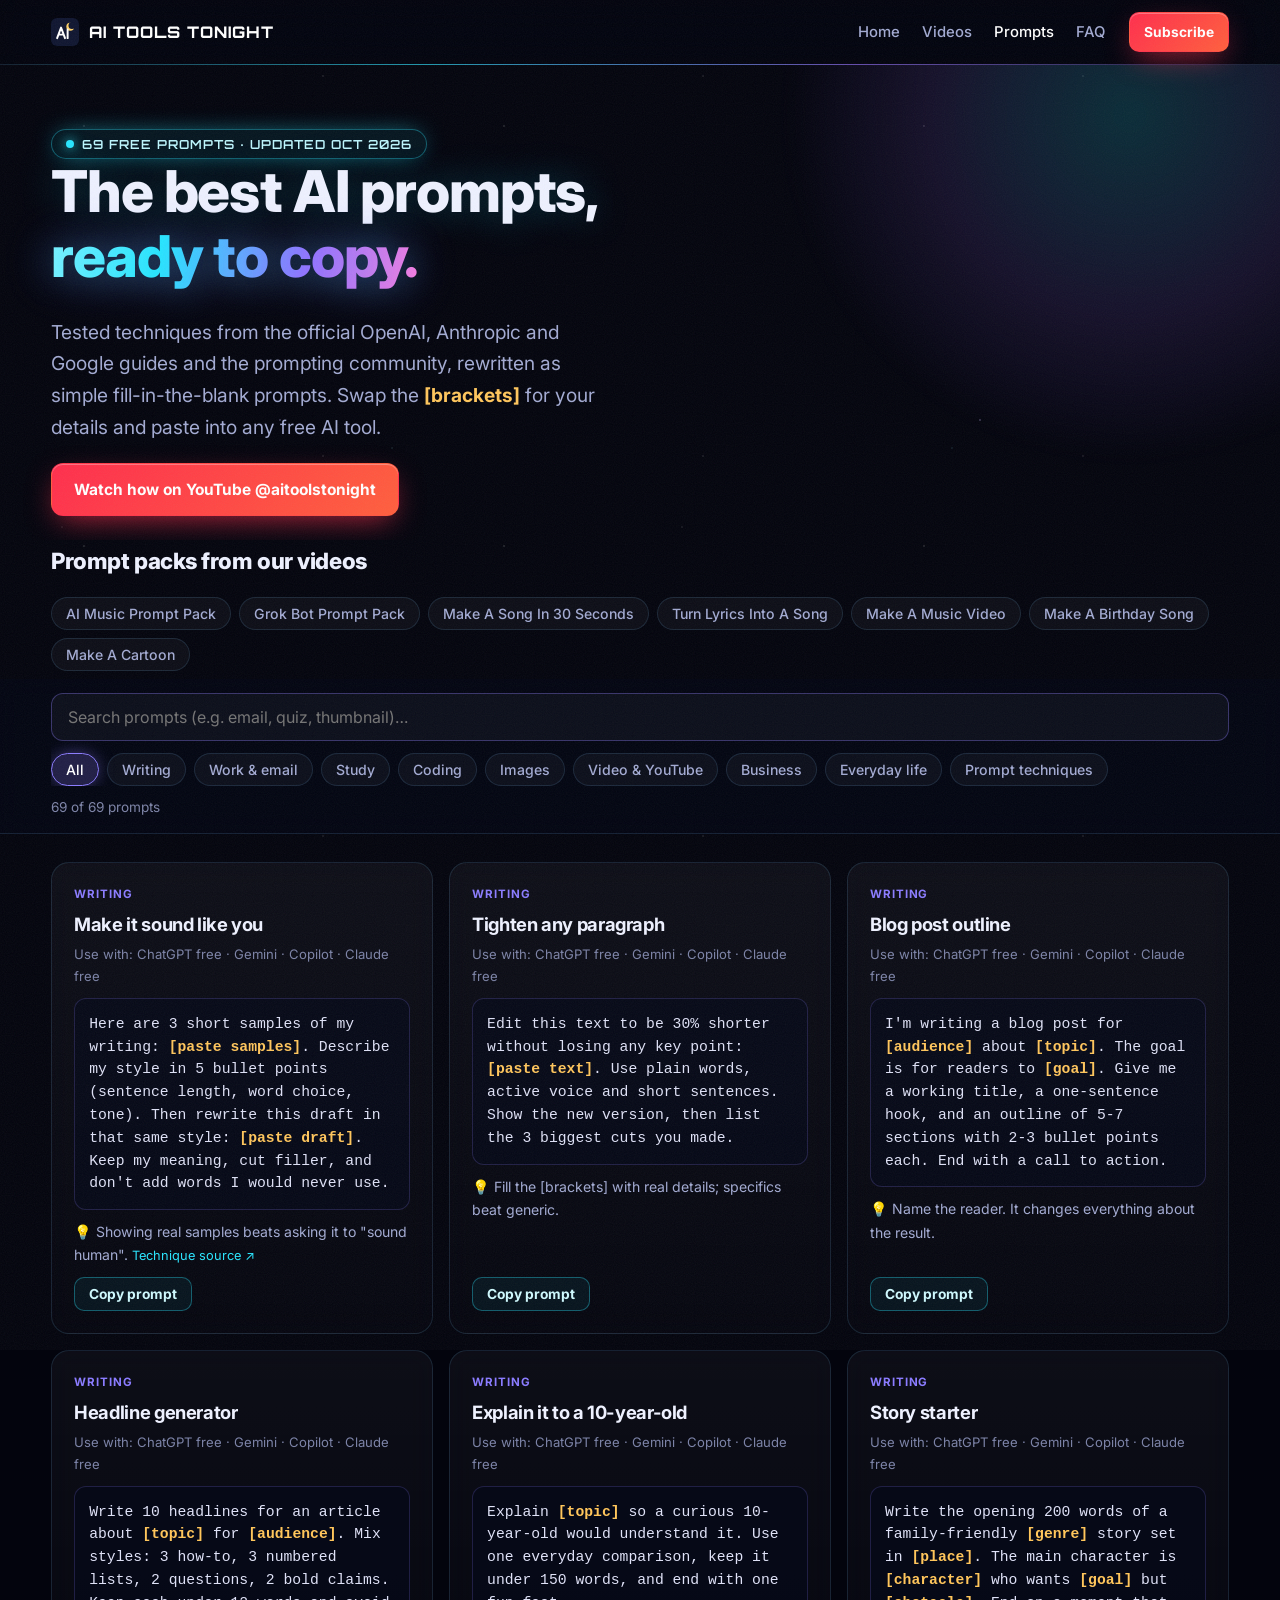
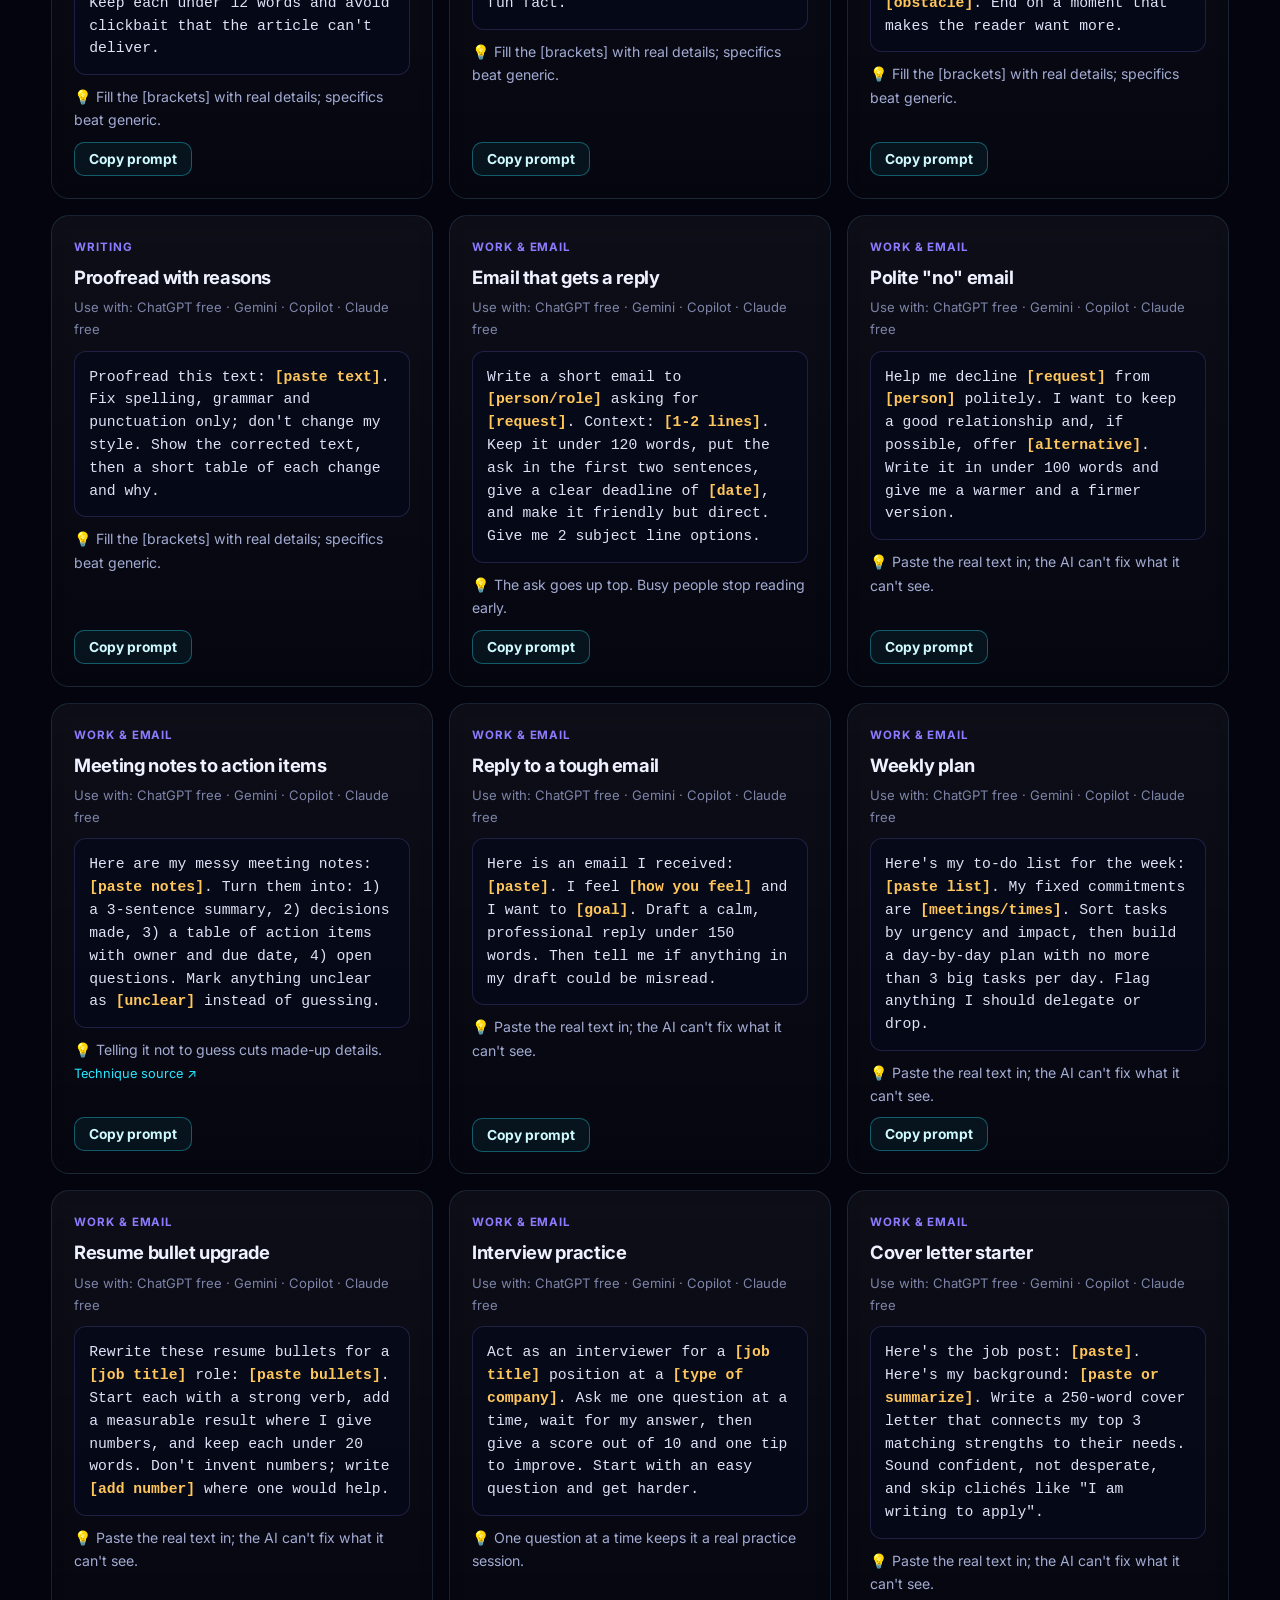
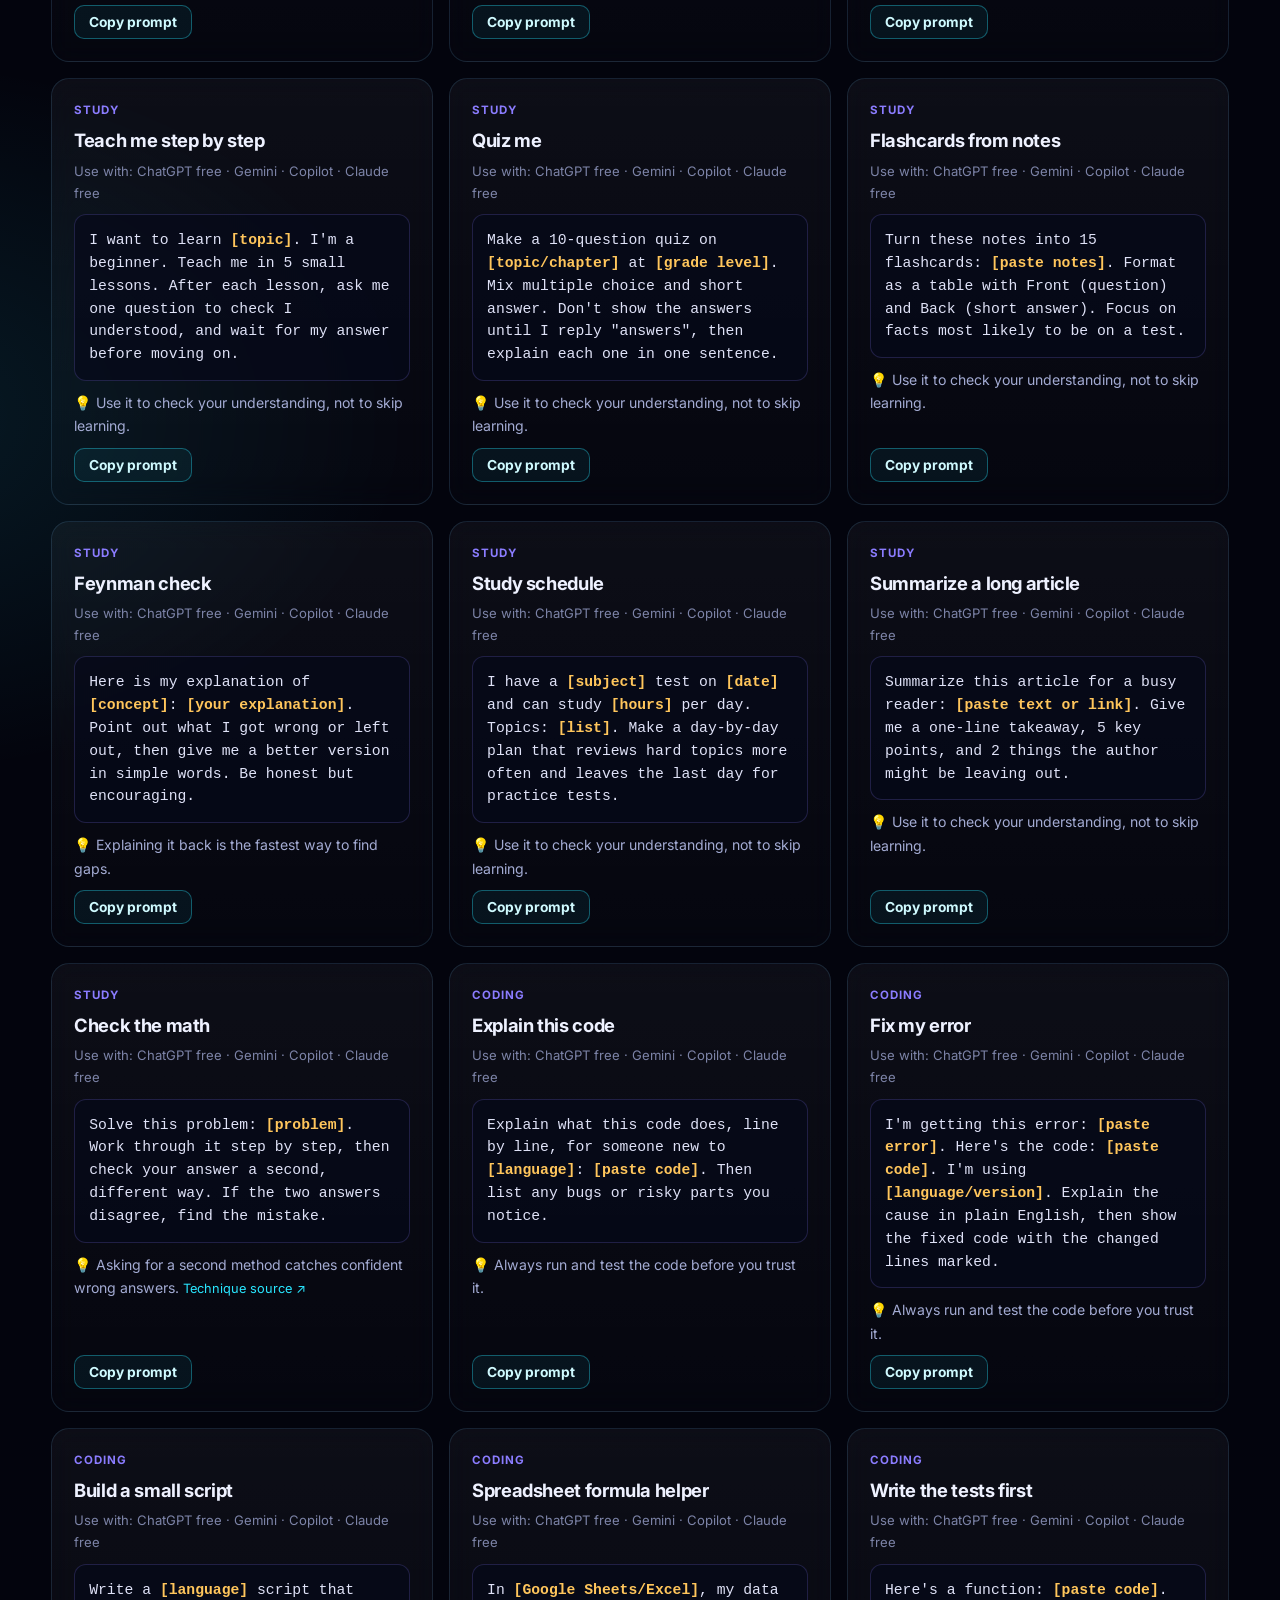
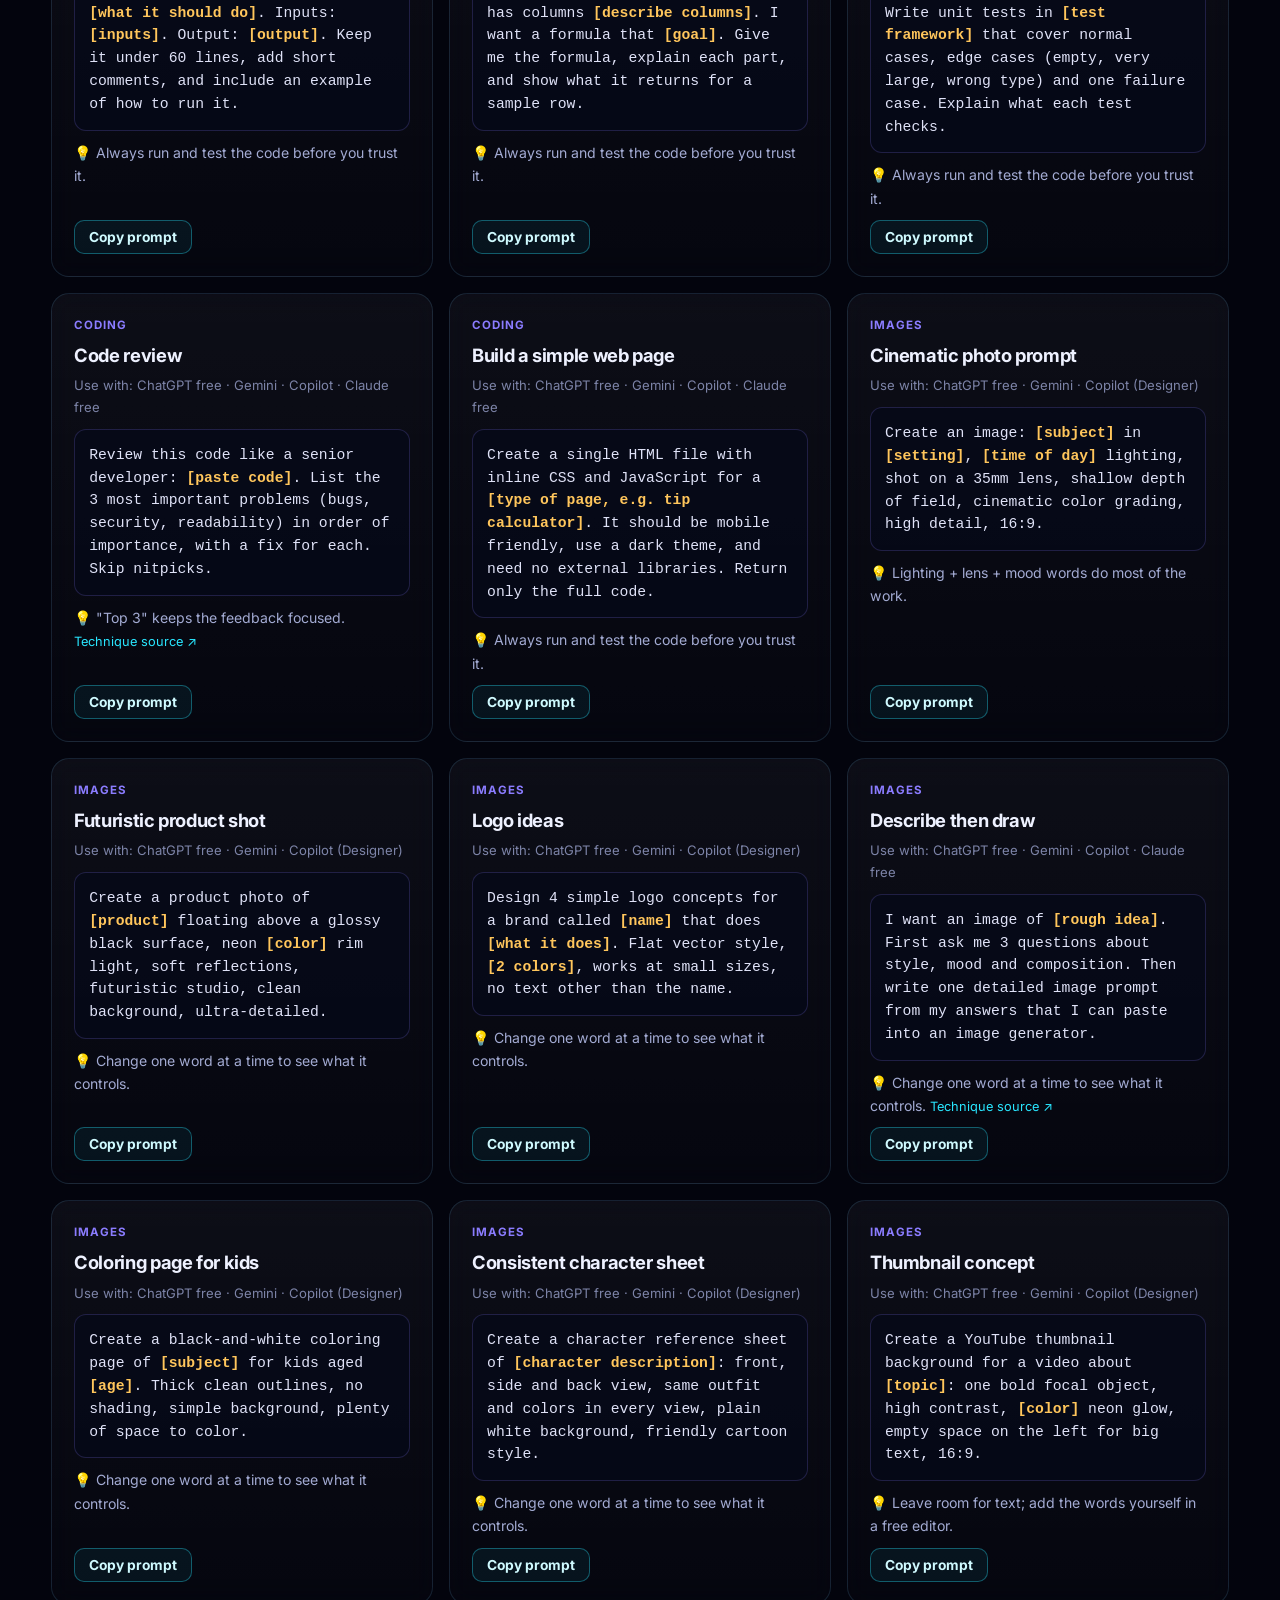
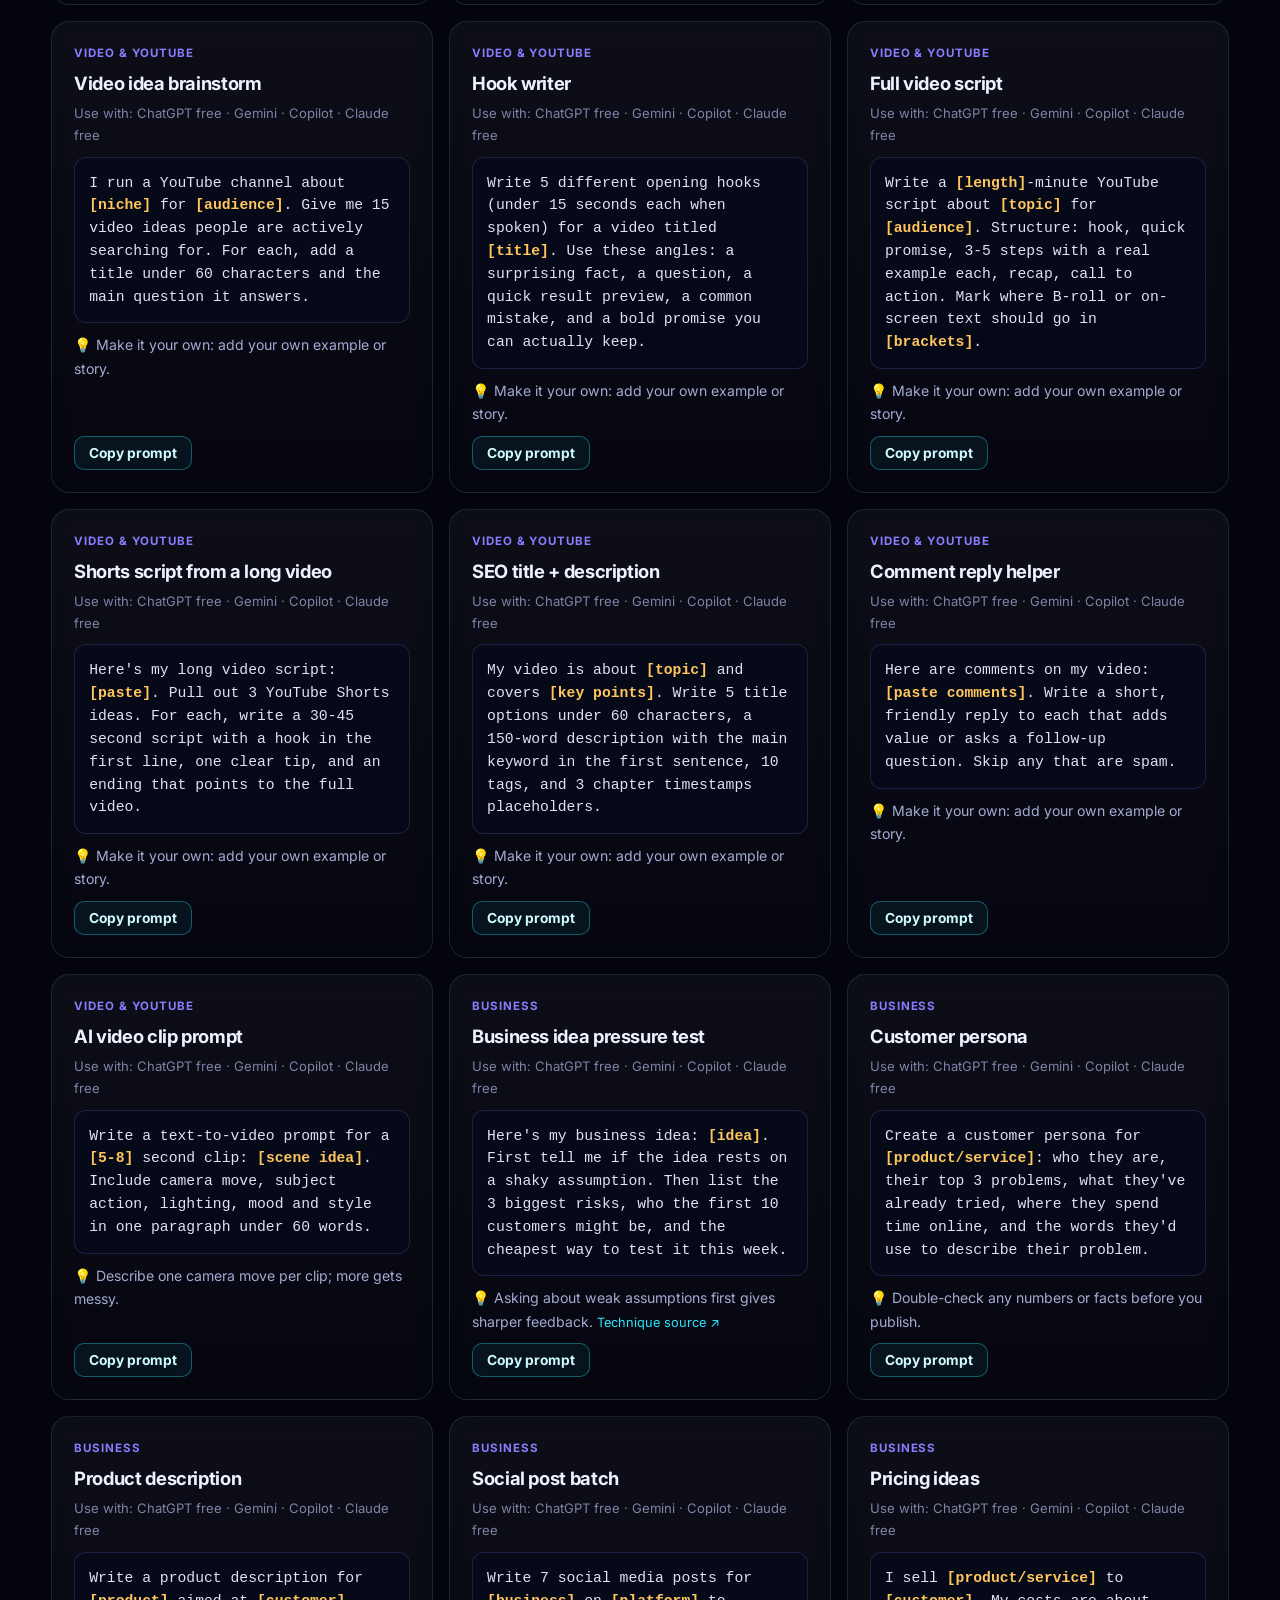
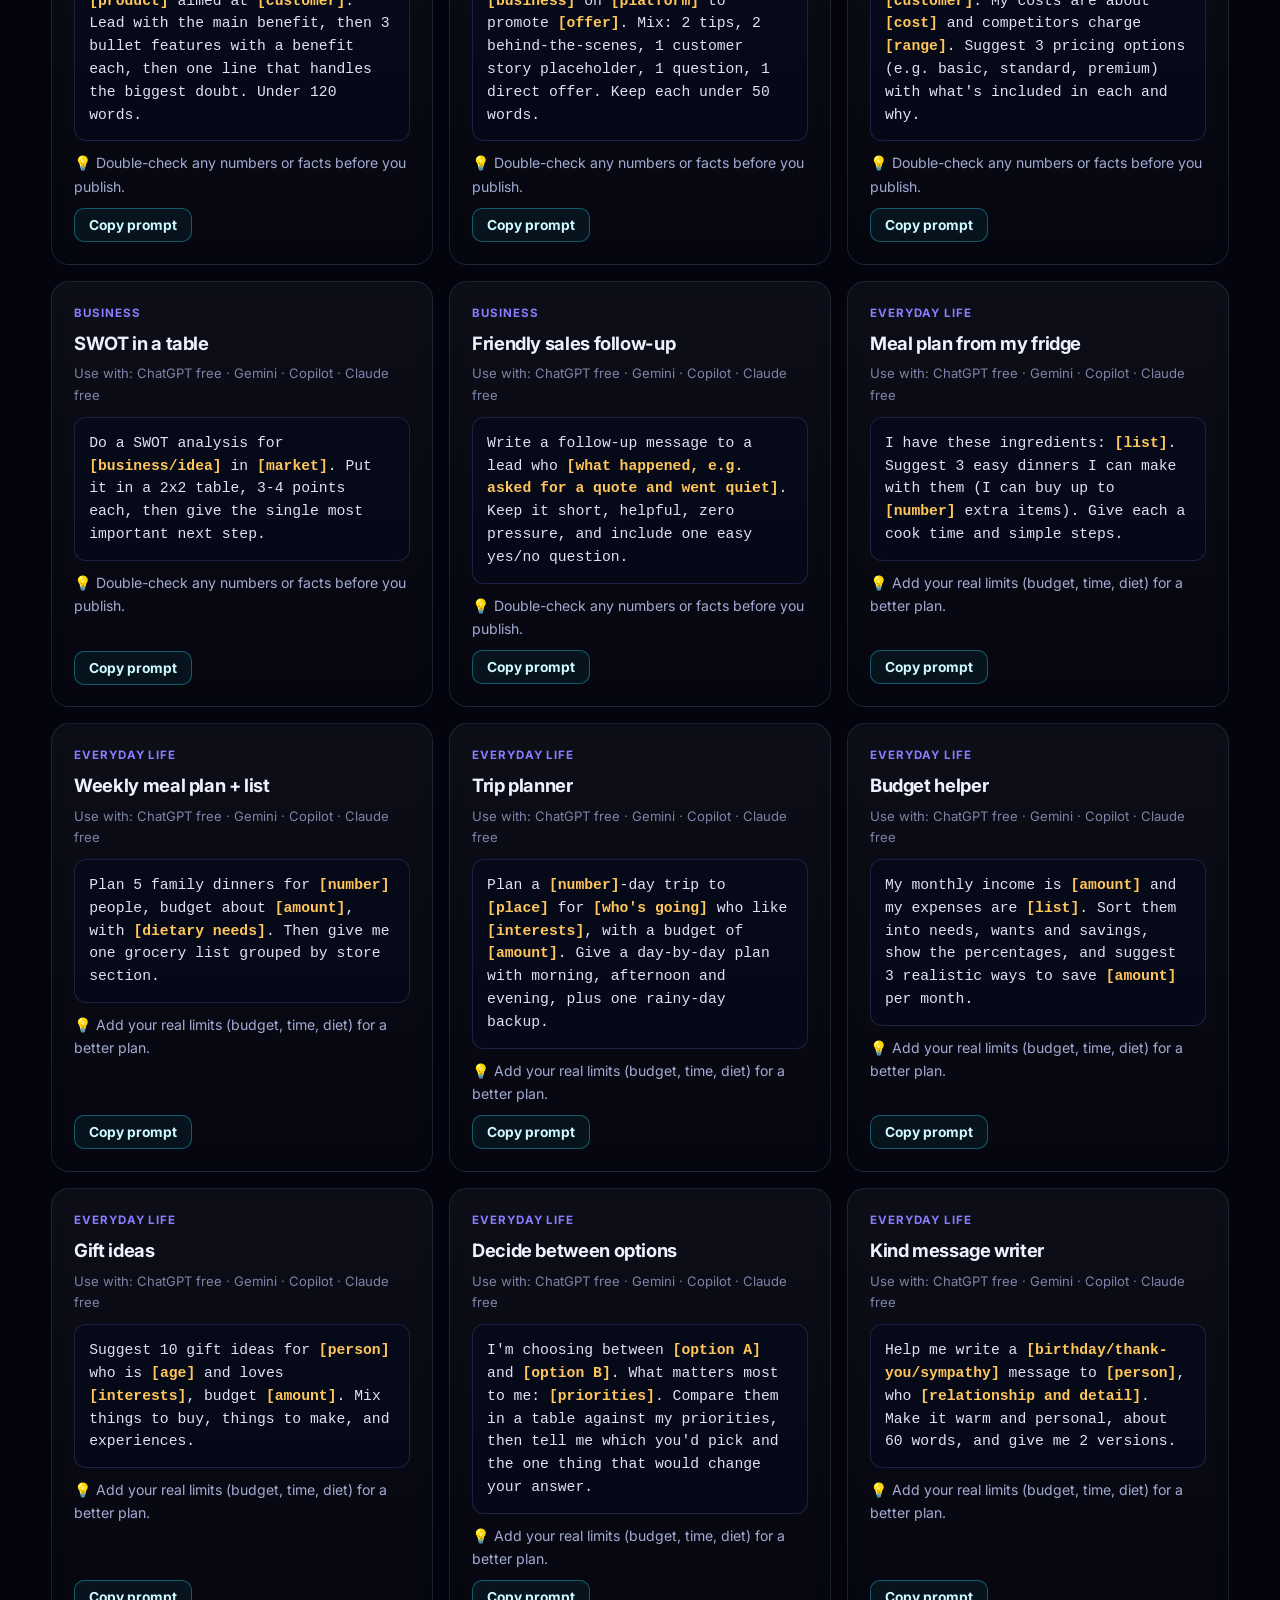
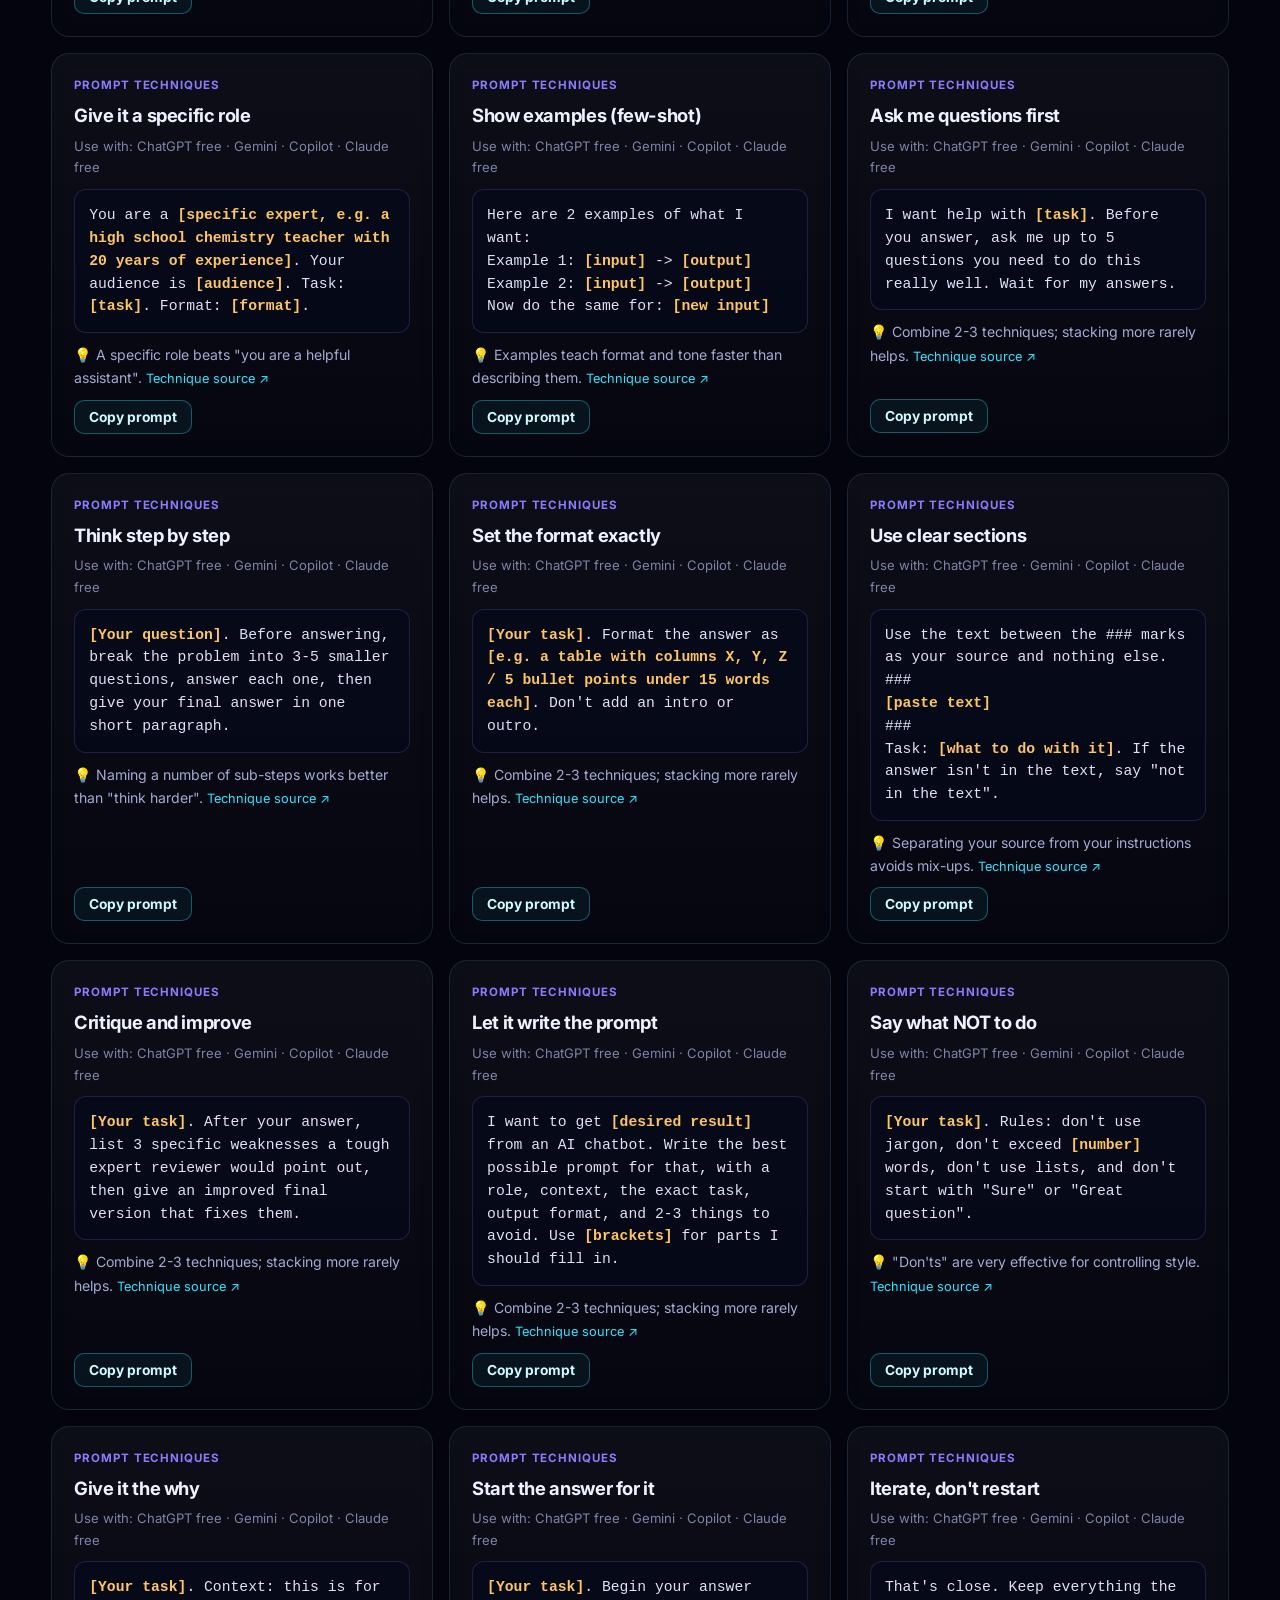
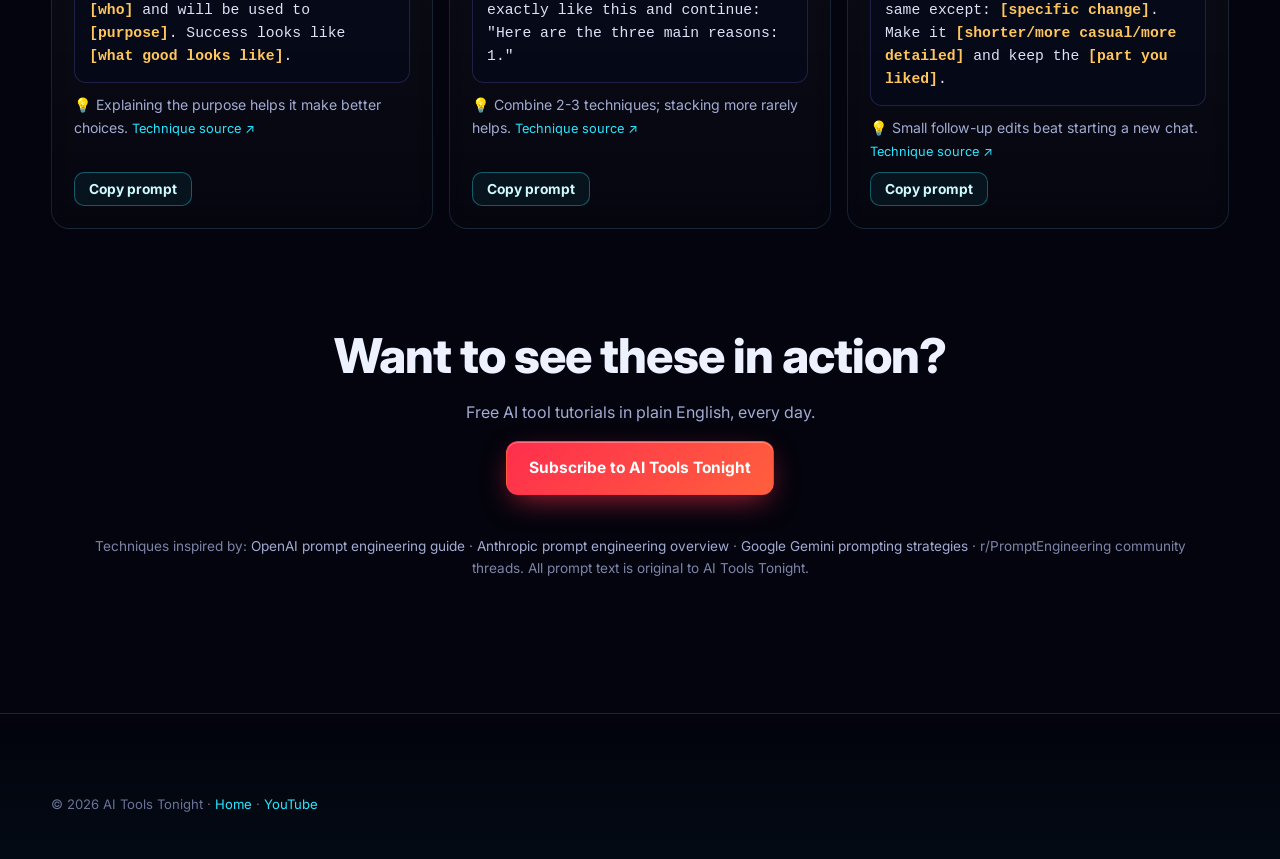
==== commit a1111a7d: "Add video prompt packs" ====
--- a/prompts/index.html
+++ b/prompts/index.html
@@ -34,6 +34,7 @@
 <p class="lead">Tested techniques from the official OpenAI, Anthropic and Google guides and the prompting community, rewritten as simple fill-in-the-blank prompts. Swap the <b style="color:var(--am)">[brackets]</b> for your details and paste into any free AI tool.</p>
 <a class="btn red" href="https://www.youtube.com/@aitoolstonight?sub_confirmation=1" target="_blank" rel="noopener">Watch how on YouTube @aitoolstonight</a>
 </div></section>
+<section class="wrap" id="packs" style="padding:8px 0 8px"><h2 style="font-size:1.4rem;margin-bottom:12px">Prompt packs from our videos</h2><div class="chips" style="flex-wrap:wrap"><a class="chip" href="/prompts/ai-music/">AI Music Prompt Pack</a><a class="chip" href="/prompts/grok-bot/">Grok Bot Prompt Pack</a><a class="chip" href="/prompts/song-in-30-seconds/">Make A Song In 30 Seconds</a><a class="chip" href="/prompts/lyrics-to-song/">Turn Lyrics Into A Song</a><a class="chip" href="/prompts/ai-music-video/">Make A Music Video</a><a class="chip" href="/prompts/birthday-song/">Make A Birthday Song</a><a class="chip" href="/prompts/ai-cartoon/">Make A Cartoon</a></div></section>
 <div class="tools"><div class="wrap"><input id="q" type="search" placeholder="Search prompts (e.g. email, quiz, thumbnail)…" aria-label="Search prompts">
 <div class="chips" id="chips" role="tablist"></div><p class="count" id="count" aria-live="polite"></p></div></div>
 <div class="wrap"><div class="grid" id="list"></div><p class="empty" id="empty" hidden>No prompts match. Try another word.</p></div>
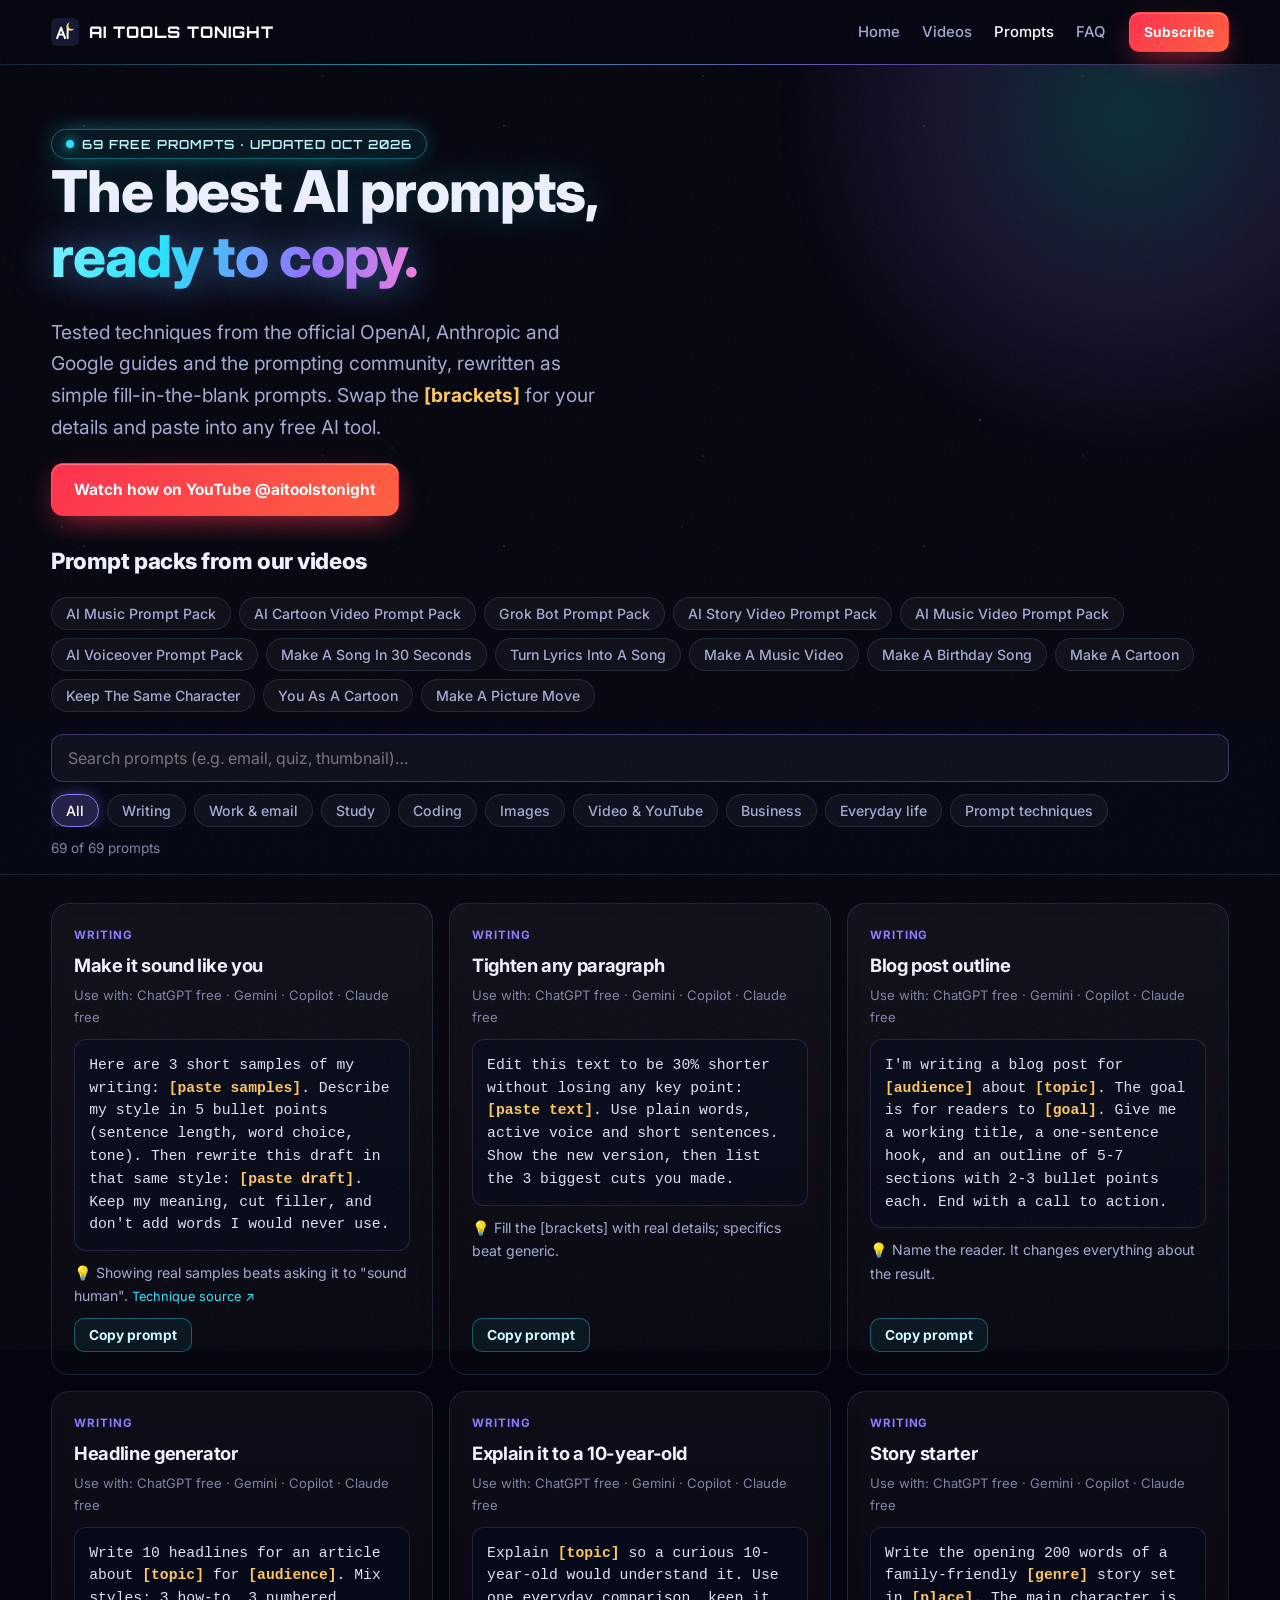
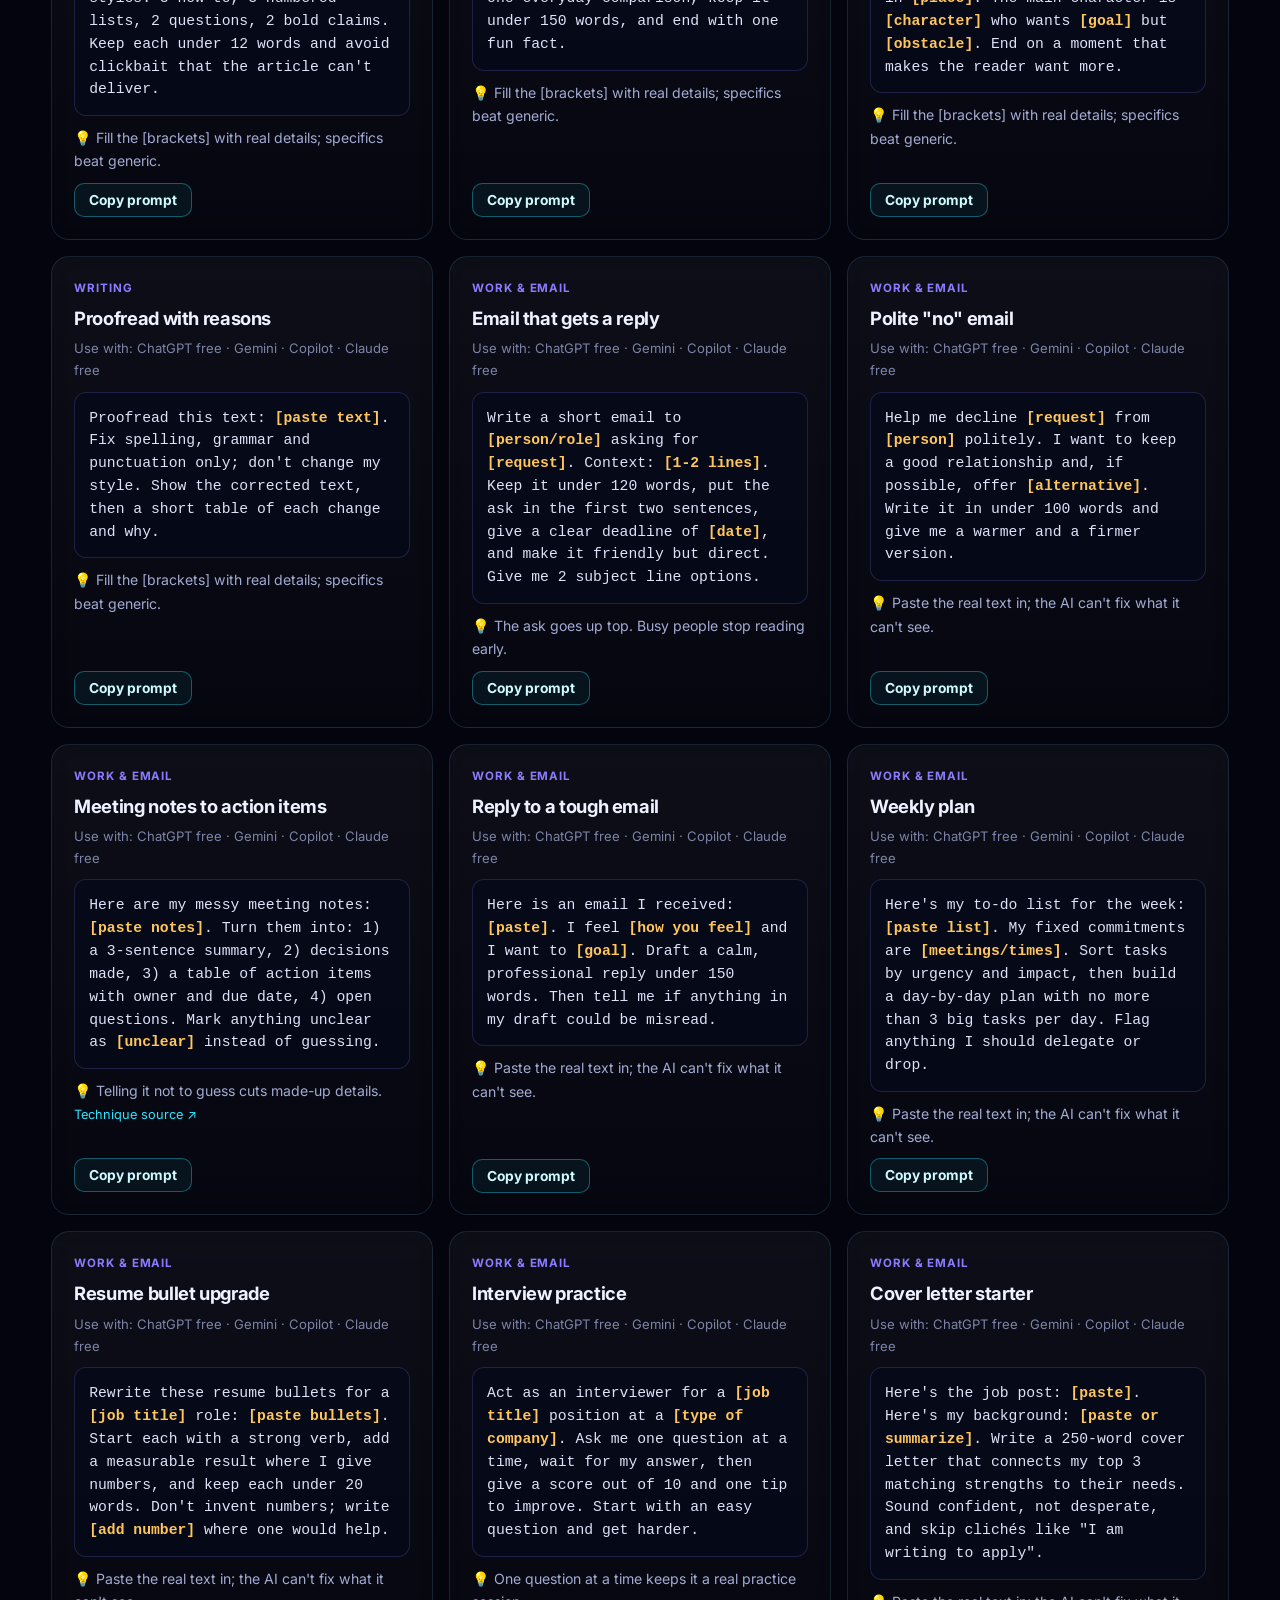
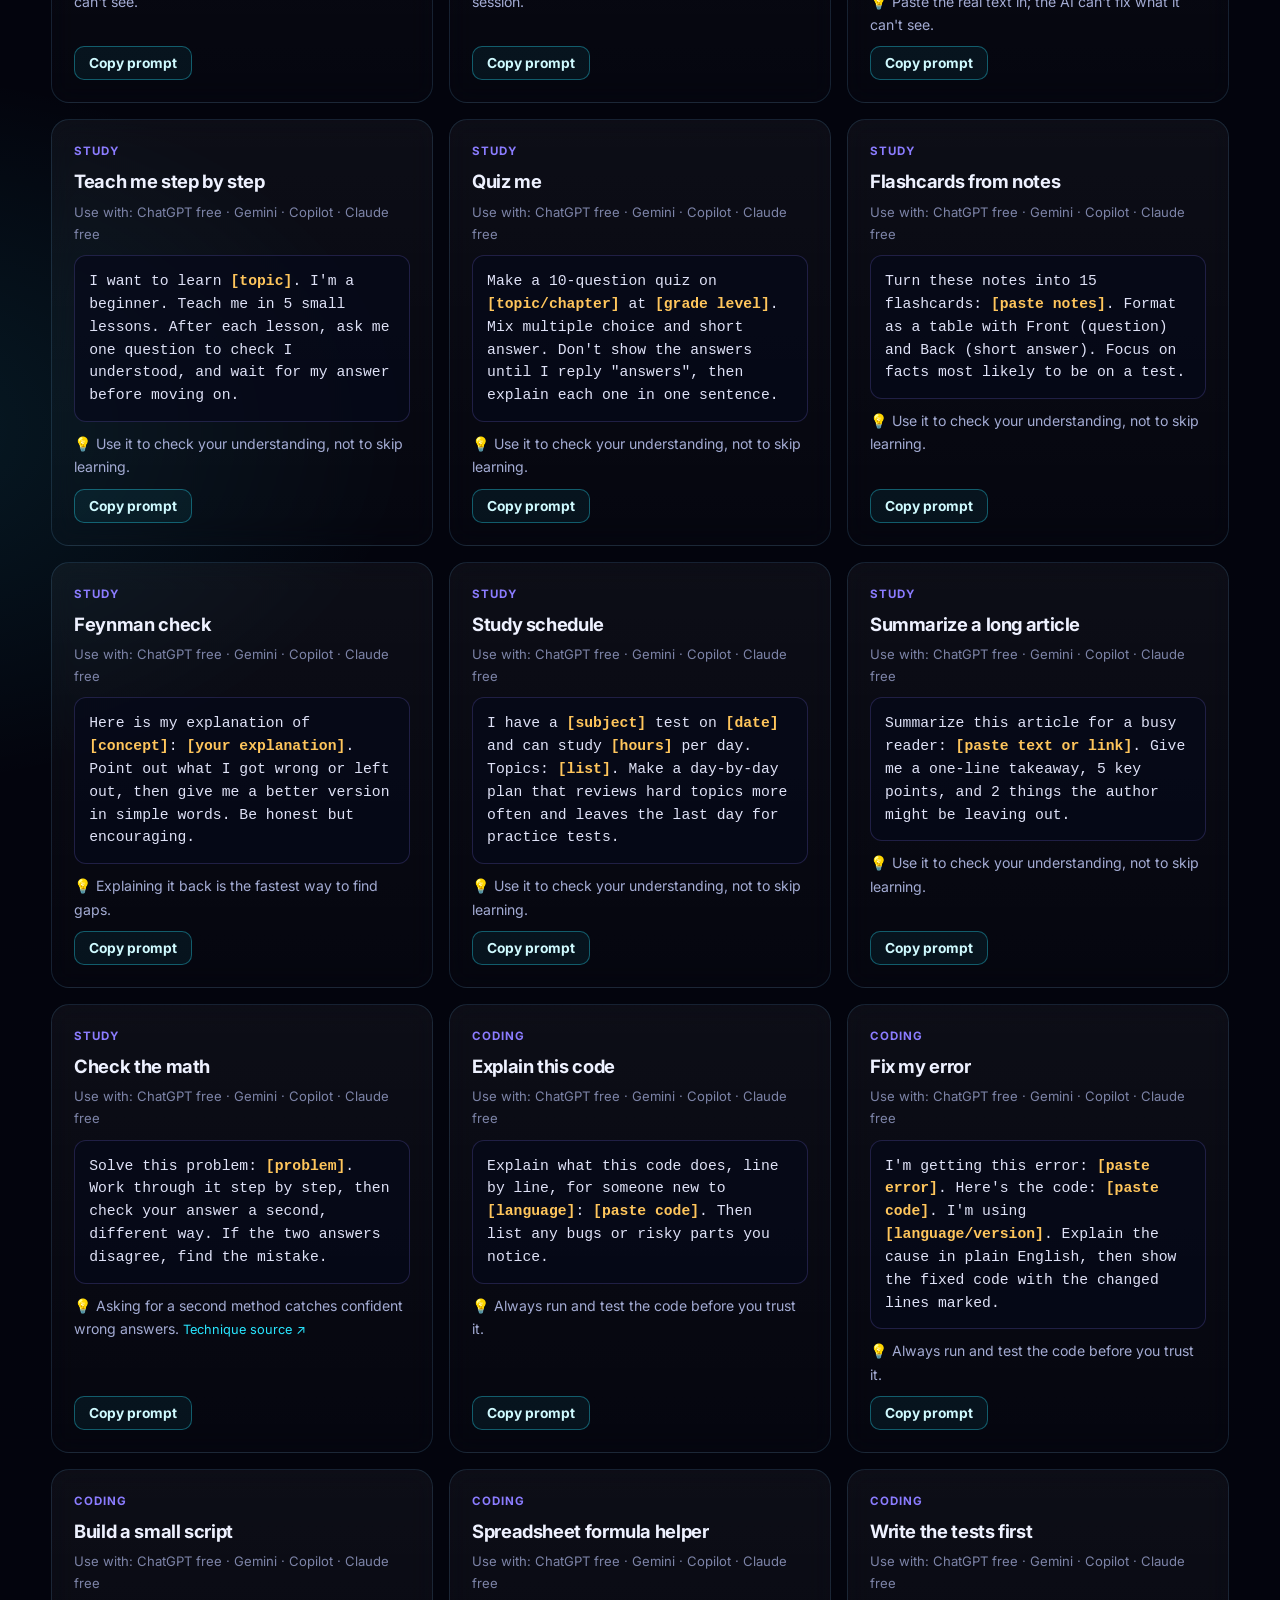
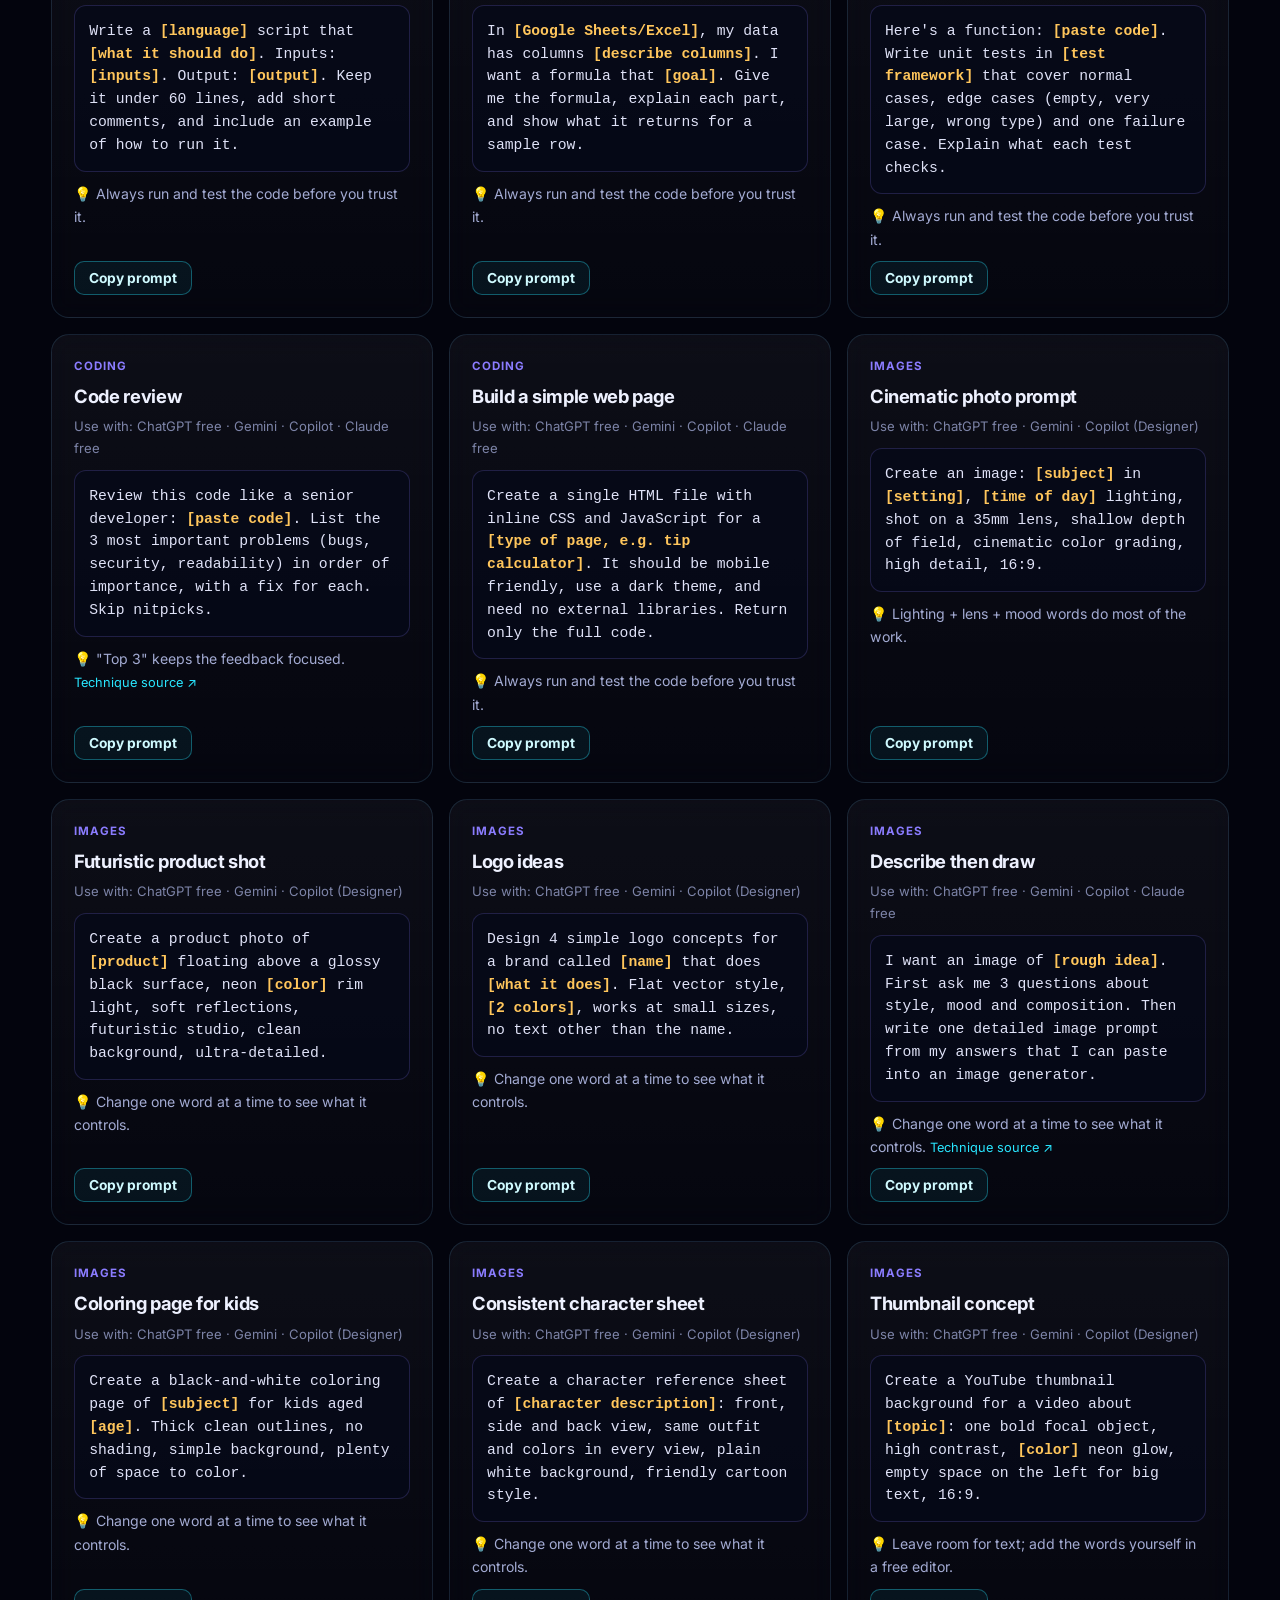
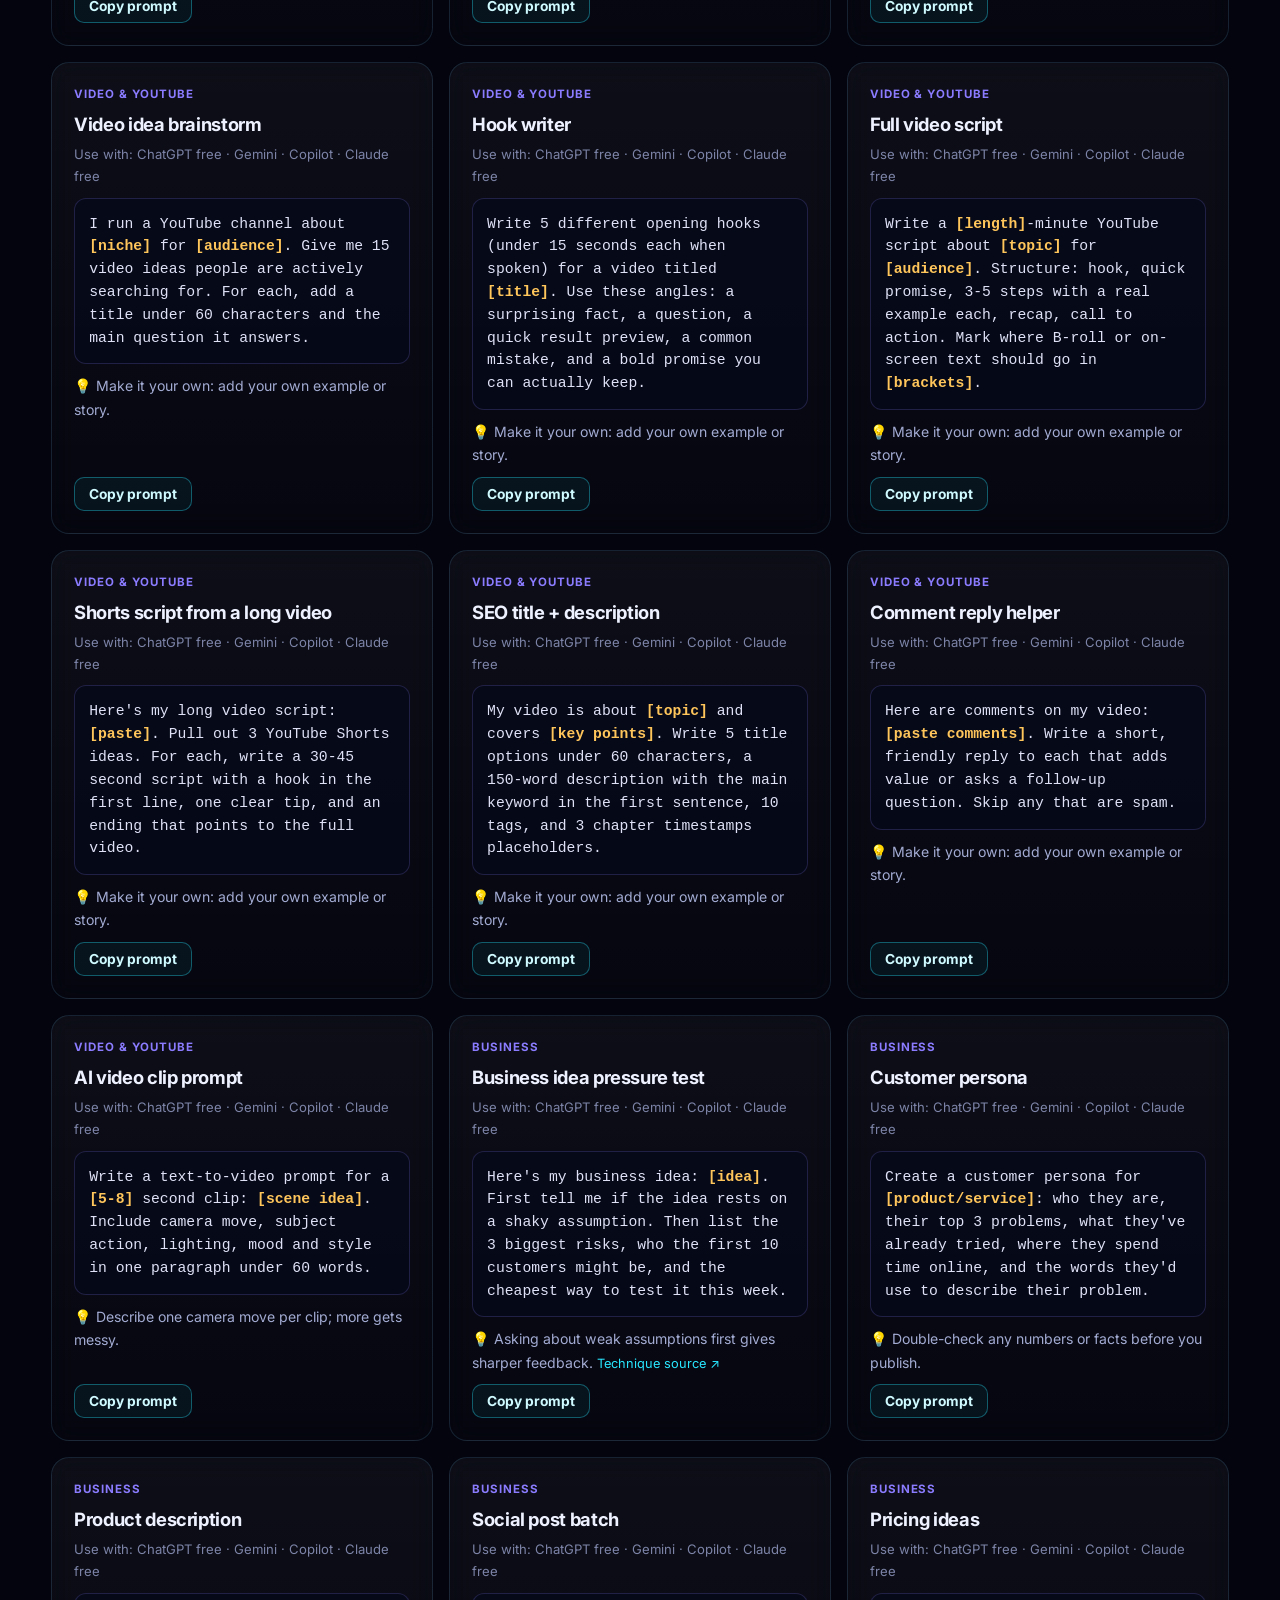
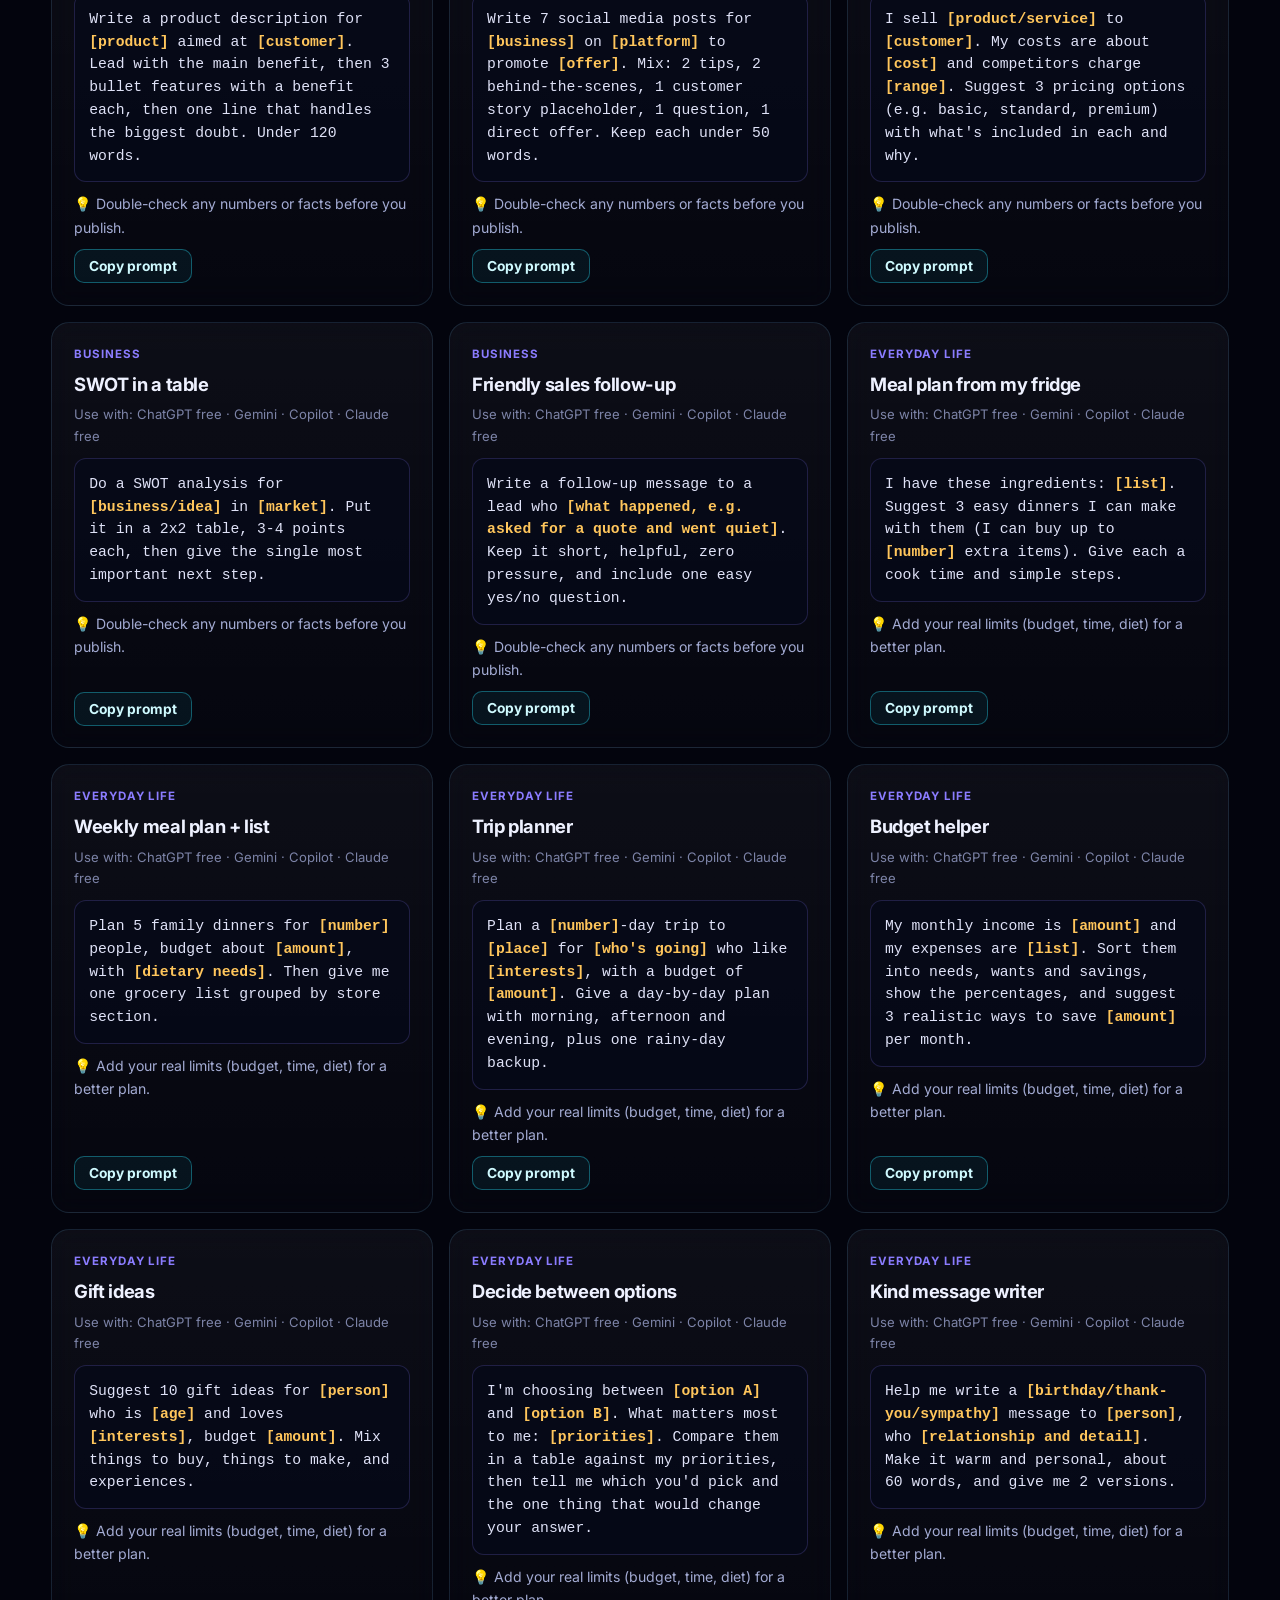
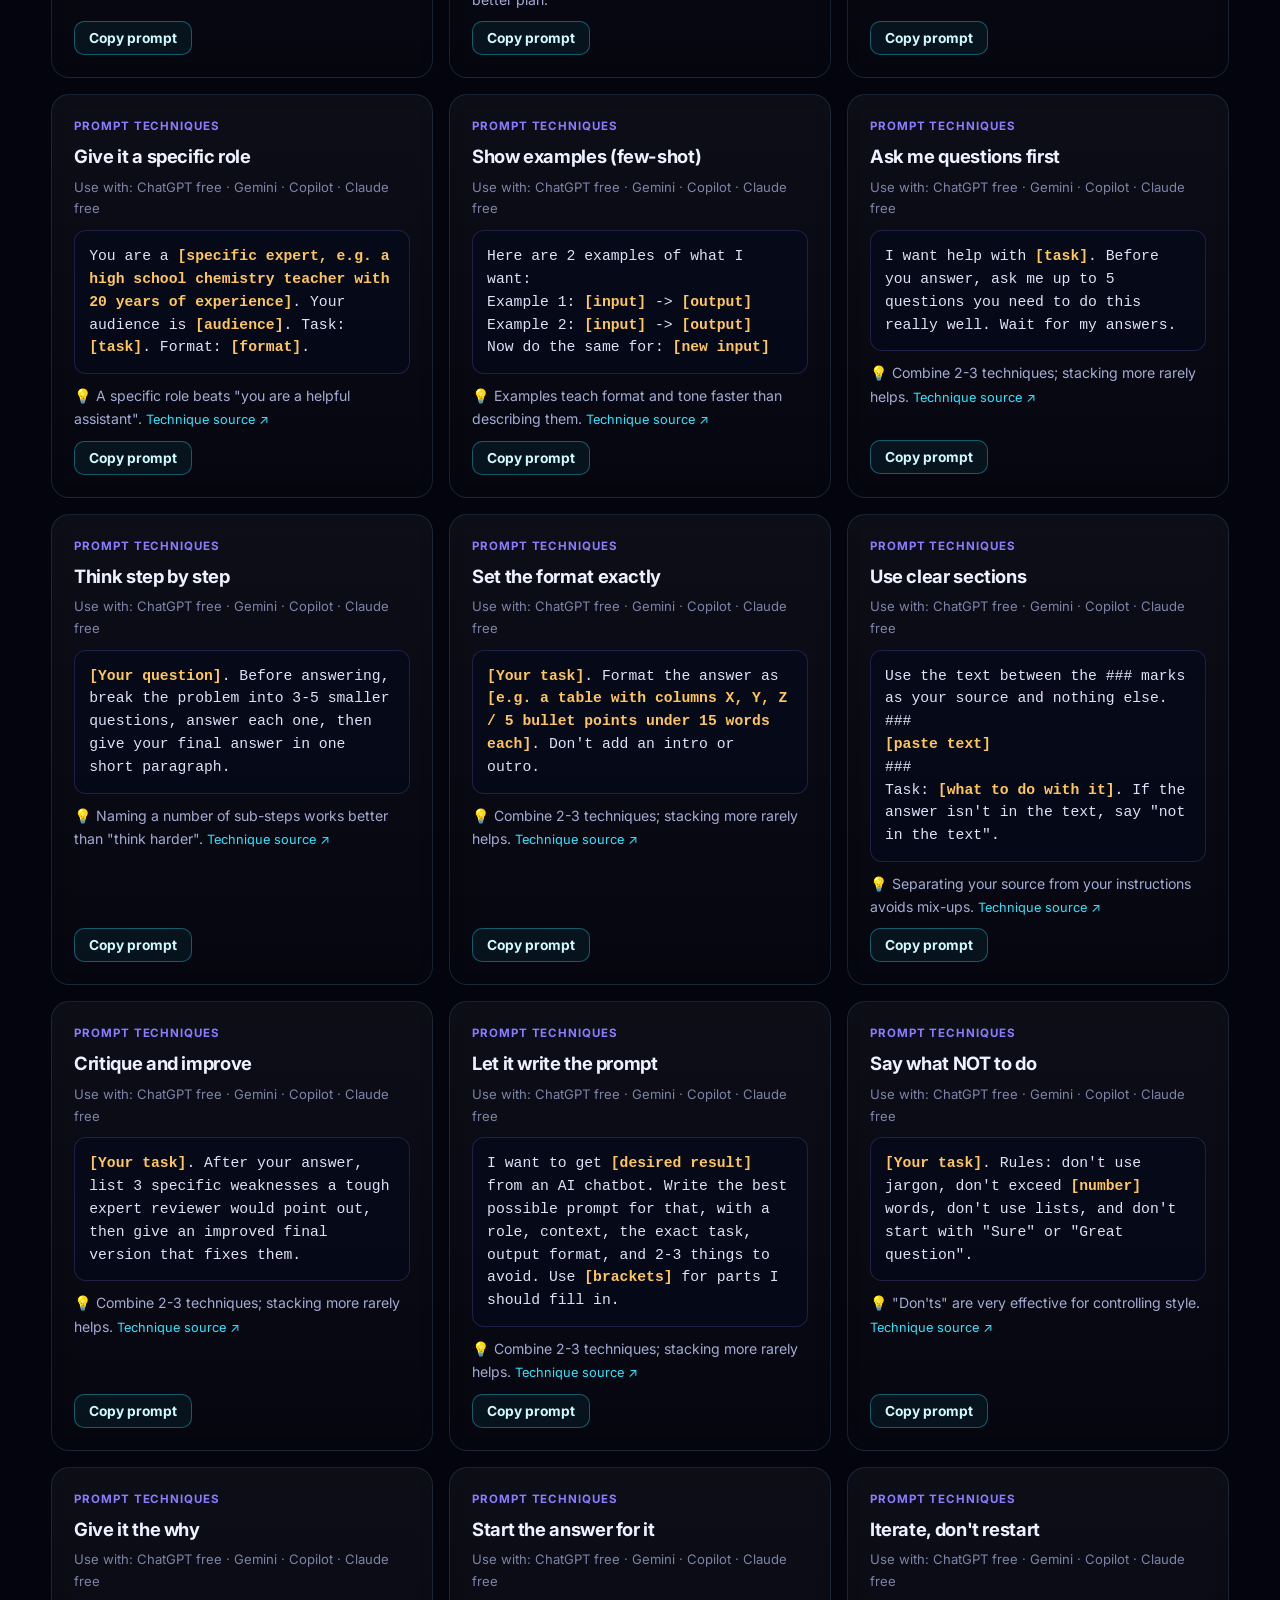
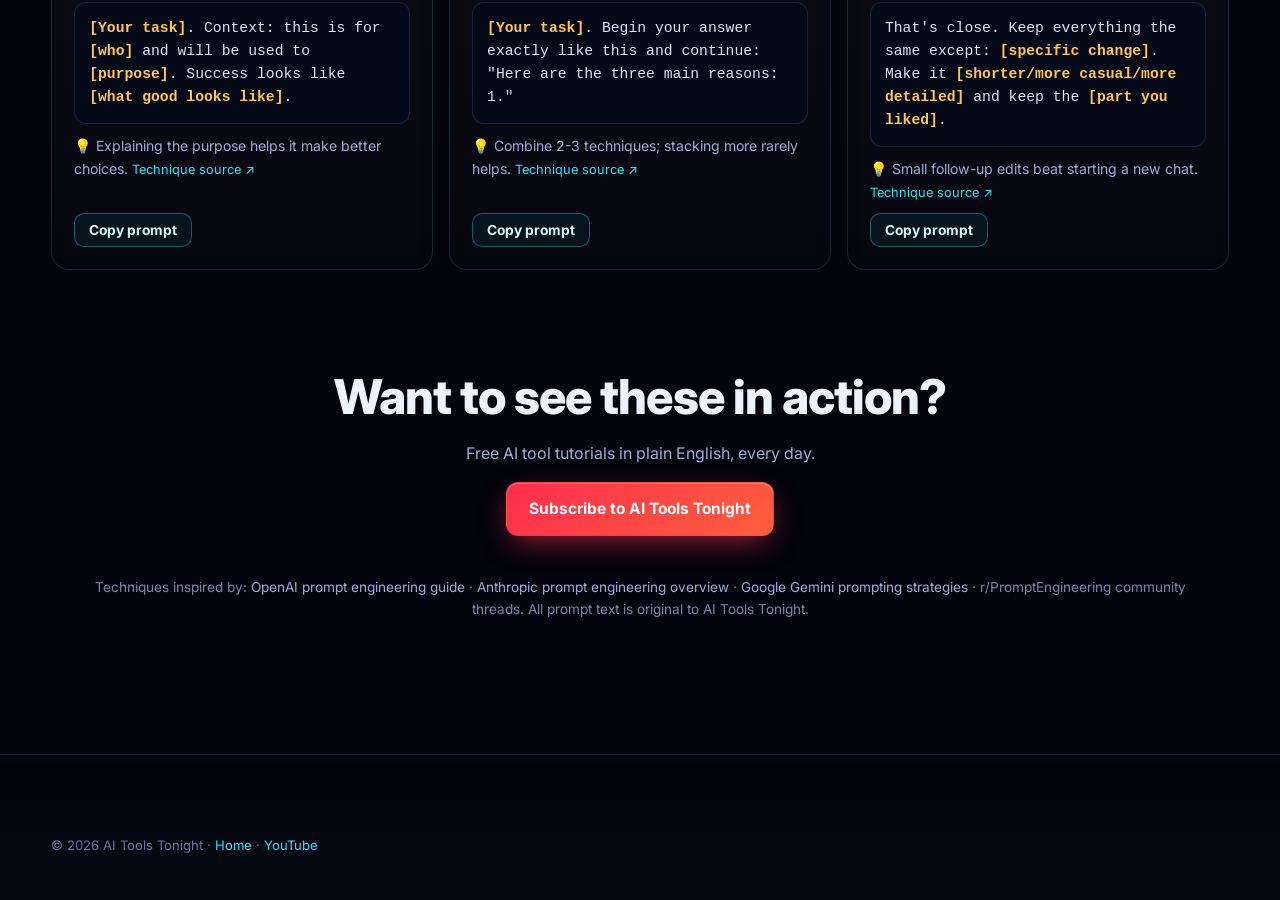
==== commit 4dff249f: "Add AITT prompt pages" ====
--- a/prompts/index.html
+++ b/prompts/index.html
@@ -34,7 +34,7 @@
 <p class="lead">Tested techniques from the official OpenAI, Anthropic and Google guides and the prompting community, rewritten as simple fill-in-the-blank prompts. Swap the <b style="color:var(--am)">[brackets]</b> for your details and paste into any free AI tool.</p>
 <a class="btn red" href="https://www.youtube.com/@aitoolstonight?sub_confirmation=1" target="_blank" rel="noopener">Watch how on YouTube @aitoolstonight</a>
 </div></section>
-<section class="wrap" id="packs" style="padding:8px 0 8px"><h2 style="font-size:1.4rem;margin-bottom:12px">Prompt packs from our videos</h2><div class="chips" style="flex-wrap:wrap"><a class="chip" href="/prompts/ai-music/">AI Music Prompt Pack</a><a class="chip" href="/prompts/grok-bot/">Grok Bot Prompt Pack</a><a class="chip" href="/prompts/song-in-30-seconds/">Make A Song In 30 Seconds</a><a class="chip" href="/prompts/lyrics-to-song/">Turn Lyrics Into A Song</a><a class="chip" href="/prompts/ai-music-video/">Make A Music Video</a><a class="chip" href="/prompts/birthday-song/">Make A Birthday Song</a><a class="chip" href="/prompts/ai-cartoon/">Make A Cartoon</a></div></section>
+<section class="wrap" id="packs" style="padding:8px 0 8px"><h2 style="font-size:1.4rem;margin-bottom:12px">Prompt packs from our videos</h2><div class="chips" style="flex-wrap:wrap"><a class="chip" href="/prompts/ai-music/">AI Music Prompt Pack</a><a class="chip" href="/prompts/ai-cartoon-videos/">AI Cartoon Video Prompt Pack</a><a class="chip" href="/prompts/grok-bot/">Grok Bot Prompt Pack</a><a class="chip" href="/prompts/ai-story-videos/">AI Story Video Prompt Pack</a><a class="chip" href="/prompts/ai-song-music-video/">AI Music Video Prompt Pack</a><a class="chip" href="/prompts/ai-voiceover-free/">AI Voiceover Prompt Pack</a><a class="chip" href="/prompts/song-in-30-seconds/">Make A Song In 30 Seconds</a><a class="chip" href="/prompts/lyrics-to-song/">Turn Lyrics Into A Song</a><a class="chip" href="/prompts/ai-music-video/">Make A Music Video</a><a class="chip" href="/prompts/birthday-song/">Make A Birthday Song</a><a class="chip" href="/prompts/ai-cartoon/">Make A Cartoon</a><a class="chip" href="/prompts/same-cartoon-character/">Keep The Same Character</a><a class="chip" href="/prompts/cartoon-of-yourself/">You As A Cartoon</a><a class="chip" href="/prompts/make-picture-move/">Make A Picture Move</a></div></section>
 <div class="tools"><div class="wrap"><input id="q" type="search" placeholder="Search prompts (e.g. email, quiz, thumbnail)…" aria-label="Search prompts">
 <div class="chips" id="chips" role="tablist"></div><p class="count" id="count" aria-live="polite"></p></div></div>
 <div class="wrap"><div class="grid" id="list"></div><p class="empty" id="empty" hidden>No prompts match. Try another word.</p></div>
